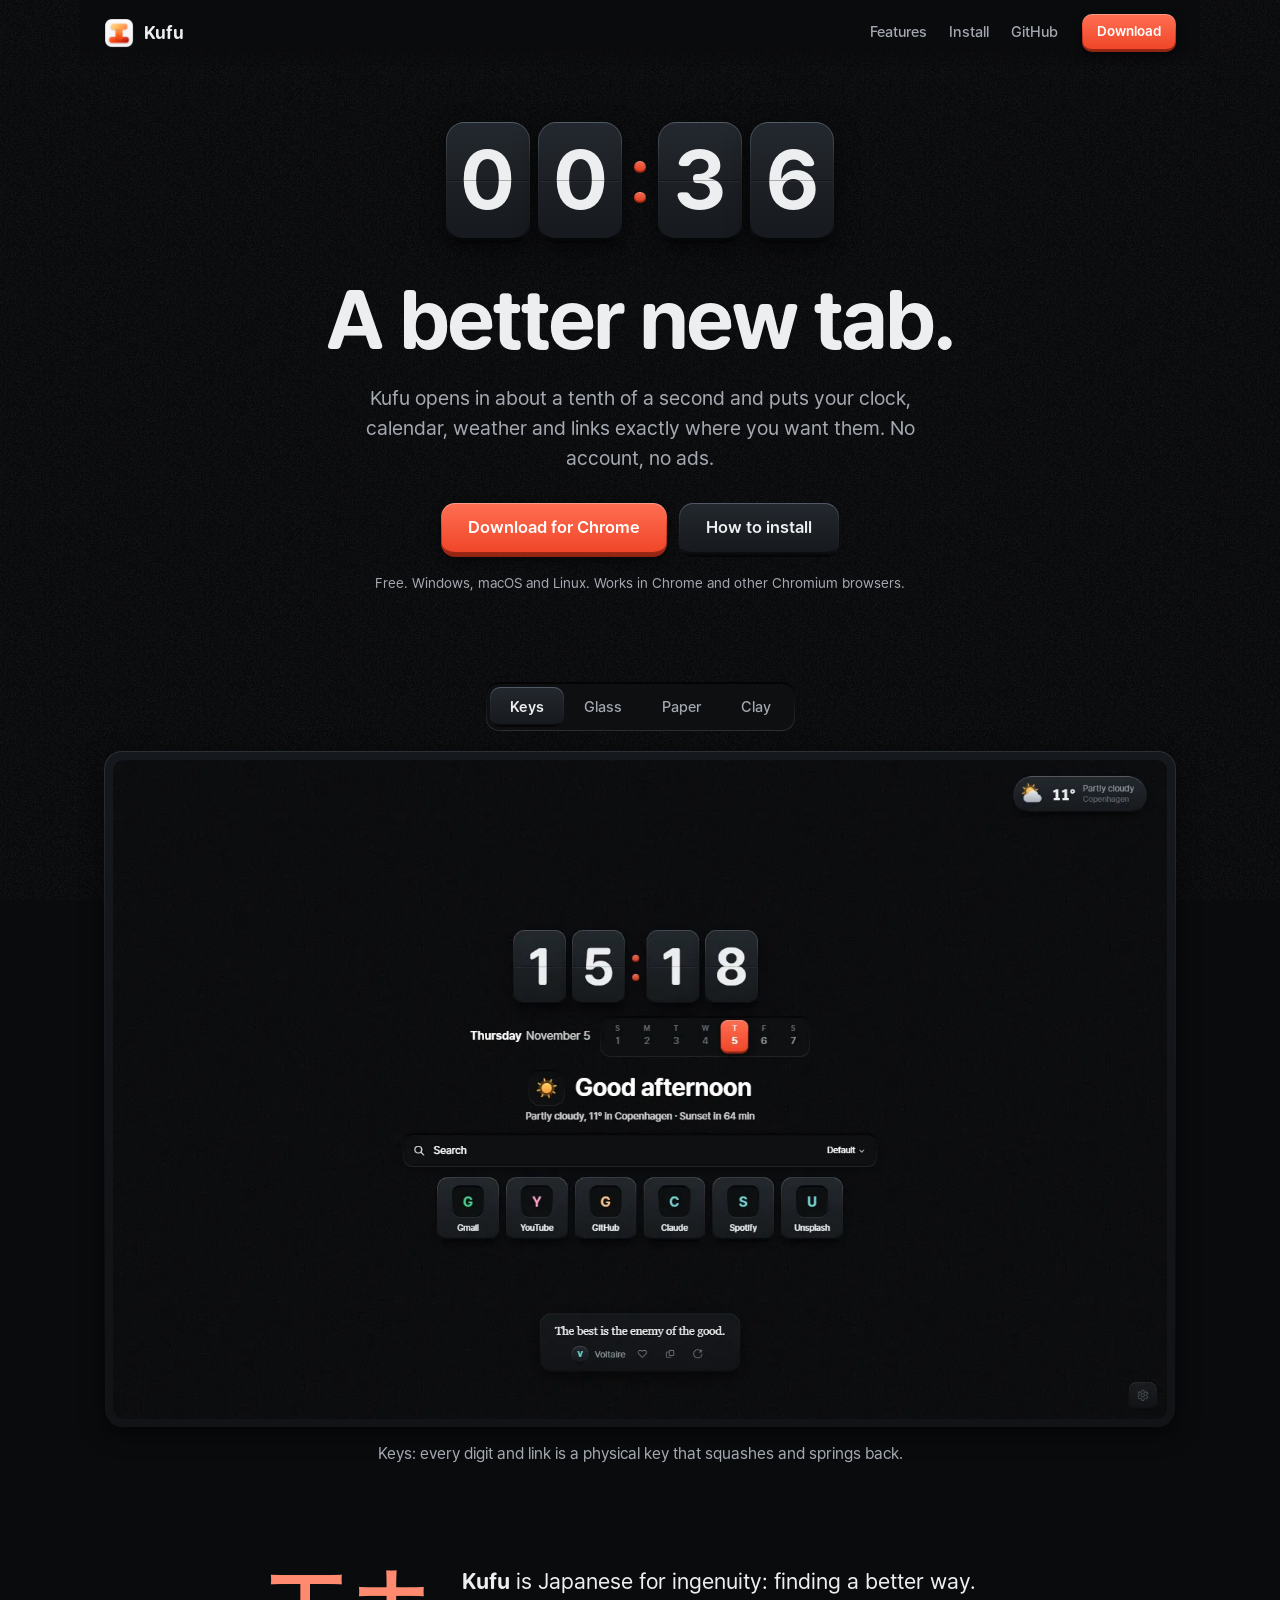
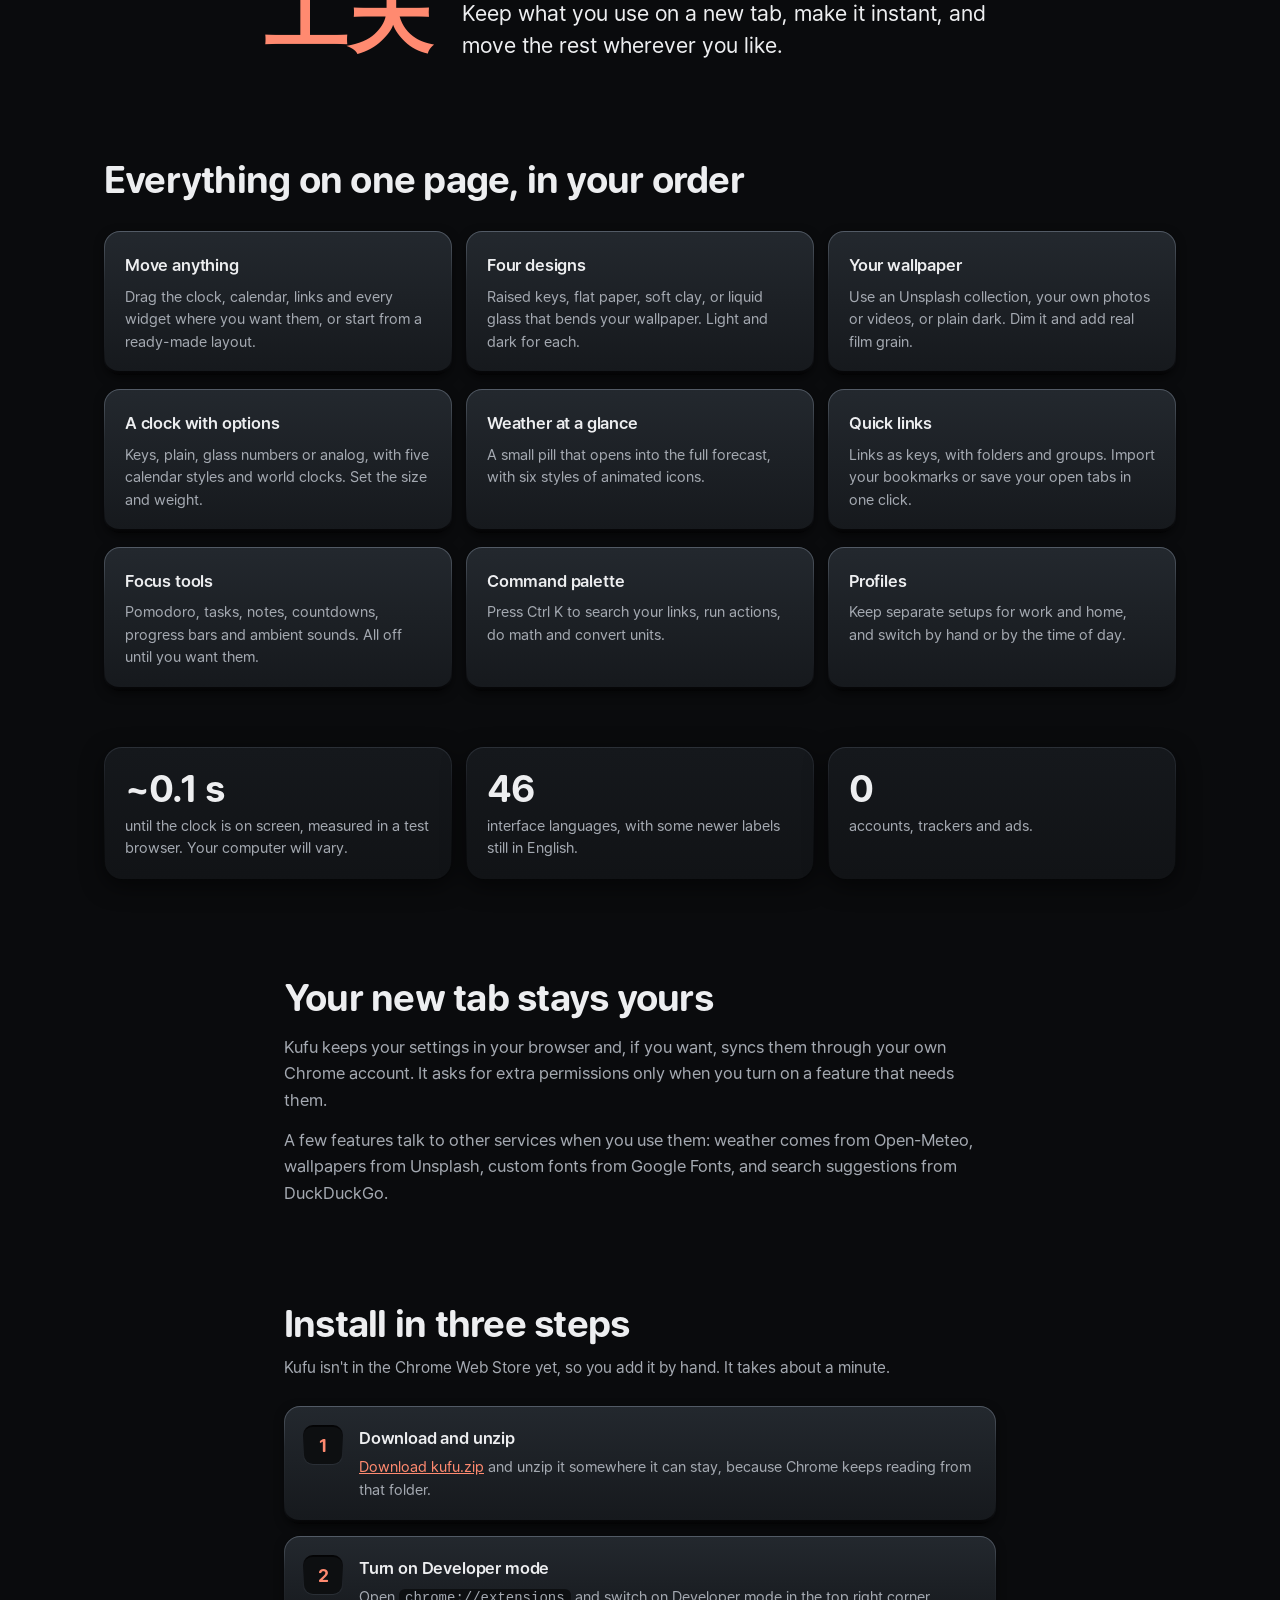
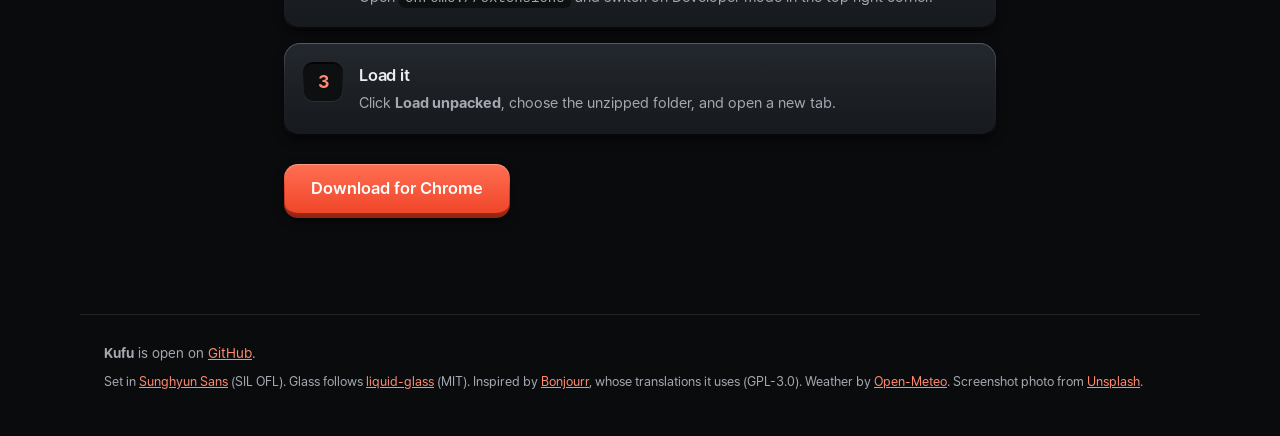
==== site/index.html @ f6aba498 "Kufu 1.2.0: a fast new tab page for Chrome Clock, calendar, weather, links and focus tools you can a" ====
<!doctype html>
<html lang="en">
<head>
  <meta charset="utf-8">
  <meta name="viewport" content="width=device-width, initial-scale=1">
  <title>Kufu: a better new tab for Chrome</title>
  <meta name="description" content="Kufu is a fast, private new tab page for Chrome. Clock, calendar, weather, links and focus tools, arranged your way. Free download.">
  <meta name="theme-color" content="#0A0B0D">
  <meta property="og:title" content="Kufu: a better new tab for Chrome">
  <meta property="og:description" content="Fast, private and yours to arrange. Free download.">
  <meta property="og:image" content="shots/glass.webp">
  <link rel="icon" href="icon-128.png">
  <link rel="preload" href="fonts/sunghyun-700-0.woff2" as="font" type="font/woff2" crossorigin>
  <link rel="stylesheet" href="kufu.css">
</head>
<body>
  <div class="grain add" aria-hidden="true"></div>
  <div class="grain sub" aria-hidden="true"></div>

  <header class="top">
    <a class="brand" href="#top"><img src="icon-128.png" alt="" width="30" height="30"><span>Kufu</span></a>
    <nav>
      <a href="#features">Features</a>
      <a href="#install">Install</a>
      <a href="https://github.com/jxfriis/kufu">GitHub</a>
    </nav>
    <a class="accent-btn small" href="https://github.com/jxfriis/kufu/releases/latest/download/kufu.zip">Download</a>
  </header>

  <main id="top">
    <section class="hero">
      <div class="clock" id="clock" role="img" aria-label="A live clock made of raised keys"></div>
      <h1>A better new tab.</h1>
      <p class="lede">Kufu opens in about a tenth of a second and puts your clock, calendar, weather and links exactly where you want them. No account, no ads.</p>
      <div class="cta">
        <a class="accent-btn big" href="https://github.com/jxfriis/kufu/releases/latest/download/kufu.zip">Download for Chrome</a>
        <a class="raised-btn big" href="#install">How to install</a>
      </div>
      <p class="fine">Free. Windows, macOS and Linux. Works in Chrome and other Chromium browsers.</p>
    </section>

    <section class="showcase" aria-label="The four designs">
      <div class="seg inset" id="designs" role="group" aria-label="Choose a design">
        <div class="seg-pill"></div>
        <button class="on" aria-pressed="true" data-shot="keys">Keys</button>
        <button aria-pressed="false" data-shot="glass">Glass</button>
        <button aria-pressed="false" data-shot="paper">Paper</button>
        <button aria-pressed="false" data-shot="clay">Clay</button>
      </div>
      <figure class="frame panel">
        <img id="shot" src="shots/keys.webp" width="1440" height="900" alt="Kufu in the Keys design: a clock of raised keys, a week calendar, search and quick links on a dark background.">
      </figure>
      <p class="caption" id="caption">Keys: every digit and link is a physical key that squashes and springs back.</p>
    </section>

    <section class="meaning">
      <span class="kanji" lang="ja">工夫</span>
      <p><strong>Kufu</strong> is Japanese for ingenuity: finding a better way. Keep what you use on a new tab, make it instant, and move the rest wherever you like.</p>
    </section>

    <section id="features">
      <h2>Everything on one page, in your order</h2>
      <div class="grid">
        <article class="card raised"><h3>Move anything</h3><p>Drag the clock, calendar, links and every widget where you want them, or start from a ready-made layout.</p></article>
        <article class="card raised"><h3>Four designs</h3><p>Raised keys, flat paper, soft clay, or liquid glass that bends your wallpaper. Light and dark for each.</p></article>
        <article class="card raised"><h3>Your wallpaper</h3><p>Use an Unsplash collection, your own photos or videos, or plain dark. Dim it and add real film grain.</p></article>
        <article class="card raised"><h3>A clock with options</h3><p>Keys, plain, glass numbers or analog, with five calendar styles and world clocks. Set the size and weight.</p></article>
        <article class="card raised"><h3>Weather at a glance</h3><p>A small pill that opens into the full forecast, with six styles of animated icons.</p></article>
        <article class="card raised"><h3>Quick links</h3><p>Links as keys, with folders and groups. Import your bookmarks or save your open tabs in one click.</p></article>
        <article class="card raised"><h3>Focus tools</h3><p>Pomodoro, tasks, notes, countdowns, progress bars and ambient sounds. All off until you want them.</p></article>
        <article class="card raised"><h3>Command palette</h3><p>Press Ctrl K to search your links, run actions, do math and convert units.</p></article>
        <article class="card raised"><h3>Profiles</h3><p>Keep separate setups for work and home, and switch by hand or by the time of day.</p></article>
      </div>
    </section>

    <section class="facts">
      <div class="fact panel"><b>~0.1 s</b><span>until the clock is on screen, measured in a test browser. Your computer will vary.</span></div>
      <div class="fact panel"><b>46</b><span>interface languages, with some newer labels still in English.</span></div>
      <div class="fact panel"><b>0</b><span>accounts, trackers and ads.</span></div>
    </section>

    <section class="privacy">
      <h2>Your new tab stays yours</h2>
      <p>Kufu keeps your settings in your browser and, if you want, syncs them through your own Chrome account. It asks for extra permissions only when you turn on a feature that needs them.</p>
      <p>A few features talk to other services when you use them: weather comes from Open-Meteo, wallpapers from Unsplash, custom fonts from Google Fonts, and search suggestions from DuckDuckGo.</p>
    </section>

    <section id="install" class="install">
      <h2>Install in three steps</h2>
      <p class="note">Kufu isn't in the Chrome Web Store yet, so you add it by hand. It takes about a minute.</p>
      <ol>
        <li class="step raised"><span class="num inset">1</span><div><h3>Download and unzip</h3><p><a href="https://github.com/jxfriis/kufu/releases/latest/download/kufu.zip">Download kufu.zip</a> and unzip it somewhere it can stay, because Chrome keeps reading from that folder.</p></div></li>
        <li class="step raised"><span class="num inset">2</span><div><h3>Turn on Developer mode</h3><p>Open <code>chrome://extensions</code> and switch on Developer mode in the top right corner.</p></div></li>
        <li class="step raised"><span class="num inset">3</span><div><h3>Load it</h3><p>Click <strong>Load unpacked</strong>, choose the unzipped folder, and open a new tab.</p></div></li>
      </ol>
      <a class="accent-btn big" href="https://github.com/jxfriis/kufu/releases/latest/download/kufu.zip">Download for Chrome</a>
    </section>
  </main>

  <footer>
    <p><strong>Kufu</strong> is open on <a href="https://github.com/jxfriis/kufu">GitHub</a>.</p>
    <p class="credits">Set in <a href="https://github.com/anaclumos/sunghyun-sans">Sunghyun Sans</a> (SIL OFL). Glass follows <a href="https://github.com/Glass-HQ/liquid-glass">liquid-glass</a> (MIT). Inspired by <a href="https://github.com/victrme/Bonjourr">Bonjourr</a>, whose translations it uses (GPL-3.0). Weather by <a href="https://open-meteo.com">Open-Meteo</a>. Screenshot photo from <a href="https://unsplash.com">Unsplash</a>.</p>
  </footer>

  <script src="motion.js"></script>
  <script src="kufu.js"></script>
</body>
</html>
---- site/kufu.css ----
/* Kufu's landing page: the app's own raised and inset surfaces, in Sunghyun Sans. */
@font-face { font-family: "Sunghyun Sans"; font-weight: 400; font-display: swap; src: url("fonts/sunghyun-400-0.woff2") format("woff2"); }
@font-face { font-family: "Sunghyun Sans"; font-weight: 500; font-display: swap; src: url("fonts/sunghyun-500-0.woff2") format("woff2"); }
@font-face { font-family: "Sunghyun Sans"; font-weight: 600; font-display: swap; src: url("fonts/sunghyun-600-0.woff2") format("woff2"); }
@font-face { font-family: "Sunghyun Sans"; font-weight: 700; font-display: swap; src: url("fonts/sunghyun-700-0.woff2") format("woff2"); }

:root {
  color-scheme: dark;
  --win: #0A0B0D;
  --text: #EDEEF0;
  --muted: #A4A9B1;
  --accent: #FF5436;
  --accent-text: #FF8A70;
  --line: #20242A;
  --raised-fill: linear-gradient(#23282E, #16191D);
  --raised-fill-hover: linear-gradient(#2B3138, #1C2025);
  --raised-edge: linear-gradient(#535B66 0%, #262B31 35%, #1A1D22 80%, #030304 100%);
  --panel-fill: linear-gradient(#15181C, #111316);
  --panel-edge: linear-gradient(#2B3037 0%, #191C21 30%, #050607 100%);
  --inset-fill: #0D0F11;
  --inset-edge: linear-gradient(#030304 0%, #15181C 50%, #2A2F36 100%);
  --accent-fill: linear-gradient(#FF6E52, #F04629);
  --accent-fill-hover: linear-gradient(#FF7E65, #F75234);
  --accent-edge: linear-gradient(#FF9C87 0%, #E0442A 40%, #8E2312 100%);
  --panel-shadow: 0 6px 22px rgba(0, 0, 0, .55);
  --soft-shadow: 0 3px 10px rgba(0, 0, 0, .5);
}
* { box-sizing: border-box; }
html { background: var(--win); scroll-behavior: smooth; scroll-padding-top: 84px; }
body { margin: 0; color: var(--text); font: 400 16px/1.55 "Sunghyun Sans", "Segoe UI", system-ui, sans-serif; -webkit-font-smoothing: antialiased; overflow-x: hidden; }
a { color: var(--accent-text); }
img { display: block; max-width: 100%; height: auto; }
h1, h2, h3, p { margin: 0; }
h2 { font-size: clamp(26px, 4vw, 38px); line-height: 1.15; font-weight: 700; letter-spacing: -.02em; }
h3 { font-size: 17px; font-weight: 600; letter-spacing: -.01em; }
code { padding: 1px 6px 2px; border-radius: 6px; background: var(--inset-fill); font: 14px "Cascadia Mono", Consolas, monospace; overflow-wrap: anywhere; }

.grain { position: fixed; inset: 0; z-index: -1; opacity: .2; background-size: 220px; pointer-events: none; }
.grain.add { mix-blend-mode: plus-lighter; }
.grain.sub { mix-blend-mode: difference; }

.raised { border: 1px solid transparent; border-bottom-width: 4px; border-radius: 16px; background: var(--raised-fill) padding-box, var(--raised-edge) border-box; box-shadow: var(--soft-shadow); }
.panel { border: 1px solid transparent; border-radius: 18px; background: var(--panel-fill) padding-box, var(--panel-edge) border-box; box-shadow: var(--panel-shadow); }
.inset { border: 1px solid transparent; border-top-width: 2px; border-radius: 10px; background: linear-gradient(var(--inset-fill), var(--inset-fill)) padding-box, var(--inset-edge) border-box; }

.accent-btn, .raised-btn { display: inline-flex; align-items: center; justify-content: center; min-height: 44px; padding: 0 18px; border: 1px solid transparent; border-bottom-width: 4px; border-radius: 12px; font-weight: 600; text-decoration: none; white-space: nowrap; }
.accent-btn { color: #fff; background: var(--accent-fill) padding-box, var(--accent-edge) border-box; box-shadow: var(--soft-shadow); }
.accent-btn:hover { background: var(--accent-fill-hover) padding-box, var(--accent-edge) border-box; }
.raised-btn { color: var(--text); background: var(--raised-fill) padding-box, var(--raised-edge) border-box; }
.raised-btn:hover { background: var(--raised-fill-hover) padding-box, var(--raised-edge) border-box; }
.small { min-height: 38px; padding: 0 14px; font-size: 14px; border-bottom-width: 3px; border-radius: 10px; }
.big { min-height: 54px; padding: 0 26px; font-size: 17px; border-radius: 14px; border-bottom-width: 5px; }
a:focus-visible, button:focus-visible { outline: 2px solid var(--accent); outline-offset: 2px; }

.top { position: sticky; top: 0; z-index: 10; display: flex; align-items: center; gap: 24px; max-width: 1120px; margin: 0 auto; padding: 14px 24px; background: linear-gradient(var(--win) 62%, transparent); }
.brand { display: flex; align-items: center; gap: 10px; color: var(--text); font-size: 18px; font-weight: 700; text-decoration: none; }
.brand img { border-radius: 8px; }
.top nav { display: flex; gap: 22px; margin-inline-start: auto; }
.top nav a { color: var(--muted); font-size: 15px; font-weight: 500; text-decoration: none; }
.top nav a:hover { color: var(--text); }

main > section { max-width: 1120px; margin: 0 auto; padding: 0 24px; }
.hero { display: flex; flex-direction: column; align-items: center; padding-top: 56px !important; text-align: center; }
h1 { margin-top: 34px; font-size: clamp(44px, 8vw, 84px); line-height: 1.02; font-weight: 700; letter-spacing: -.035em; }
.lede { max-width: 620px; margin-top: 20px; color: var(--muted); font-size: clamp(17px, 2.2vw, 20px); line-height: 1.5; }
.cta { display: flex; flex-wrap: wrap; justify-content: center; gap: 12px; margin-top: 30px; }
.fine { margin-top: 16px; color: var(--muted); font-size: 14px; }

.clock { --s: clamp(.62, 18vw / 100px, 1.15); display: flex; align-items: center; gap: 8px; }
.clock { --u: clamp(46px, 13vw, 84px); gap: calc(var(--u) * .1); }
.digit { position: relative; overflow: hidden; width: var(--u); height: calc(var(--u) * 1.44); border: 1px solid transparent; border-bottom-width: 5px; border-radius: calc(var(--u) * .22); background: var(--raised-fill) padding-box, var(--raised-edge) border-box; box-shadow: var(--panel-shadow); font-size: var(--u); font-weight: 700; font-variant-numeric: tabular-nums; }
.digit b { position: absolute; inset: 0; display: grid; place-items: center; font-weight: inherit; line-height: 1; }
.digit::after { content: ""; position: absolute; left: 0; right: 0; top: 50%; height: 1px; background: rgba(0, 0, 0, .28); box-shadow: 0 1px 0 rgba(255, 255, 255, .05); }
.gap { display: flex; flex-direction: column; gap: calc(var(--u) * .22); padding-inline: calc(var(--u) * .04); }
.gap i { width: calc(var(--u) * .14); height: calc(var(--u) * .14); border: 1px solid transparent; border-bottom-width: 2px; border-radius: 50%; background: var(--accent-fill) padding-box, var(--accent-edge) border-box; }

.showcase { display: flex; flex-direction: column; align-items: center; margin-top: 88px !important; }
.seg { position: relative; display: inline-flex; max-width: 100%; padding: 3px; border-radius: 13px; }
.seg-pill { position: absolute; top: 3px; bottom: 3px; left: 3px; width: 0; border: 1px solid transparent; border-bottom-width: 3px; border-radius: 10px; background: var(--raised-fill) padding-box, var(--raised-edge) border-box; }
.seg button { position: relative; min-height: 40px; padding: 0 20px; border: 0; border-radius: 10px; background: none; color: var(--muted); font: 500 15px "Sunghyun Sans", "Segoe UI", sans-serif; cursor: pointer; }
.seg button.on { color: var(--text); font-weight: 600; }
.frame { width: 100%; margin: 20px 0 0; padding: 8px; }
.frame img { width: 100%; border-radius: 11px; background: var(--inset-fill); }
.caption { min-height: 3em; margin-top: 14px; color: var(--muted); text-align: center; }

.meaning { display: flex; align-items: center; gap: 30px; max-width: 800px !important; margin-top: 76px !important; }
.kanji { flex: none; color: var(--accent-text); font: 700 clamp(52px, 9vw, 84px)/1 "Yu Gothic UI", "Noto Sans CJK JP", "Hiragino Sans", sans-serif; }
.meaning p { font-size: clamp(18px, 2.4vw, 22px); line-height: 1.45; }

#features { margin-top: 96px; }
.grid { display: grid; grid-template-columns: repeat(3, minmax(0, 1fr)); gap: 14px; margin-top: 30px; }
.card { padding: 20px 20px 18px; }
.card p { margin-top: 7px; color: var(--muted); font-size: 15px; line-height: 1.5; }

.facts { display: grid; grid-template-columns: repeat(3, minmax(0, 1fr)); gap: 14px; margin-top: 56px !important; }
.fact { display: flex; flex-direction: column; gap: 6px; padding: 20px; }
.fact b { font-size: 38px; line-height: 1.1; font-weight: 700; letter-spacing: -.02em; }
.fact span { color: var(--muted); font-size: 15px; line-height: 1.45; }

.privacy { max-width: 760px !important; margin-top: 96px !important; }
.privacy p { margin-top: 14px; color: var(--muted); font-size: 17px; }

.install { max-width: 760px !important; margin-top: 96px !important; }
.note { margin-top: 10px; color: var(--muted); }
.install ol { display: flex; flex-direction: column; gap: 12px; margin: 26px 0; padding: 0; list-style: none; }
.step { display: flex; align-items: flex-start; gap: 16px; padding: 18px; }
.num { flex: none; display: grid; place-items: center; width: 40px; height: 40px; color: var(--accent-text); font-size: 18px; font-weight: 700; }
.step p { margin-top: 4px; color: var(--muted); font-size: 15px; }

footer { max-width: 1120px; margin: 96px auto 0; padding: 28px 24px 44px; border-top: 1px solid var(--line); color: var(--muted); font-size: 14px; }
.credits { margin-top: 8px; font-size: 13px; }

@media (max-width: 820px) {
  .grid { grid-template-columns: repeat(2, minmax(0, 1fr)); }
  .top nav { display: none; }
  .top .accent-btn { margin-inline-start: auto; }
}
@media (max-width: 560px) {
  body { font-size: 15px; }
  main > section, .top, footer { padding-inline: 16px; }
  .grid, .facts { grid-template-columns: minmax(0, 1fr); }
  .cta { width: 100%; flex-direction: column; }
  .meaning { flex-direction: column; align-items: flex-start; gap: 14px; }
  .seg button { padding: 0 14px; }
  .step { padding: 14px; gap: 12px; }
}
@media (prefers-reduced-motion: reduce) { html { scroll-behavior: auto; } }
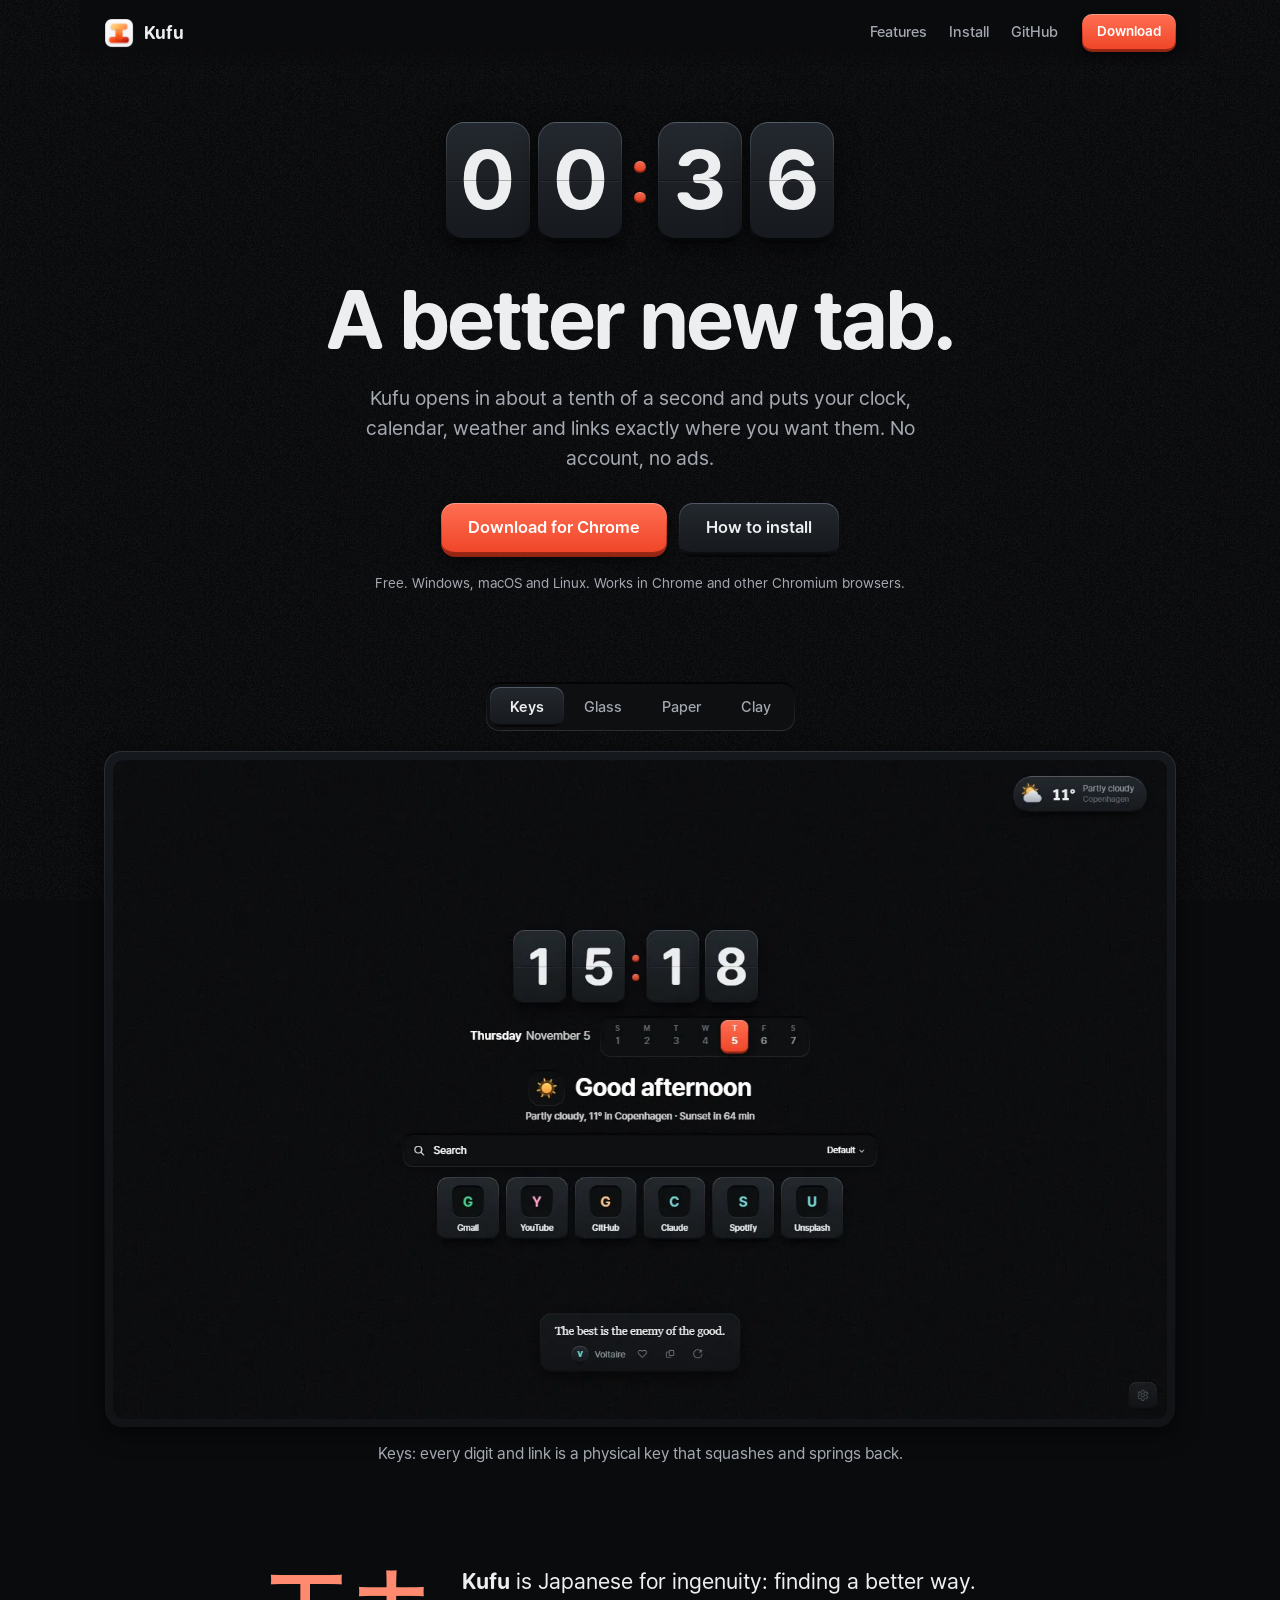
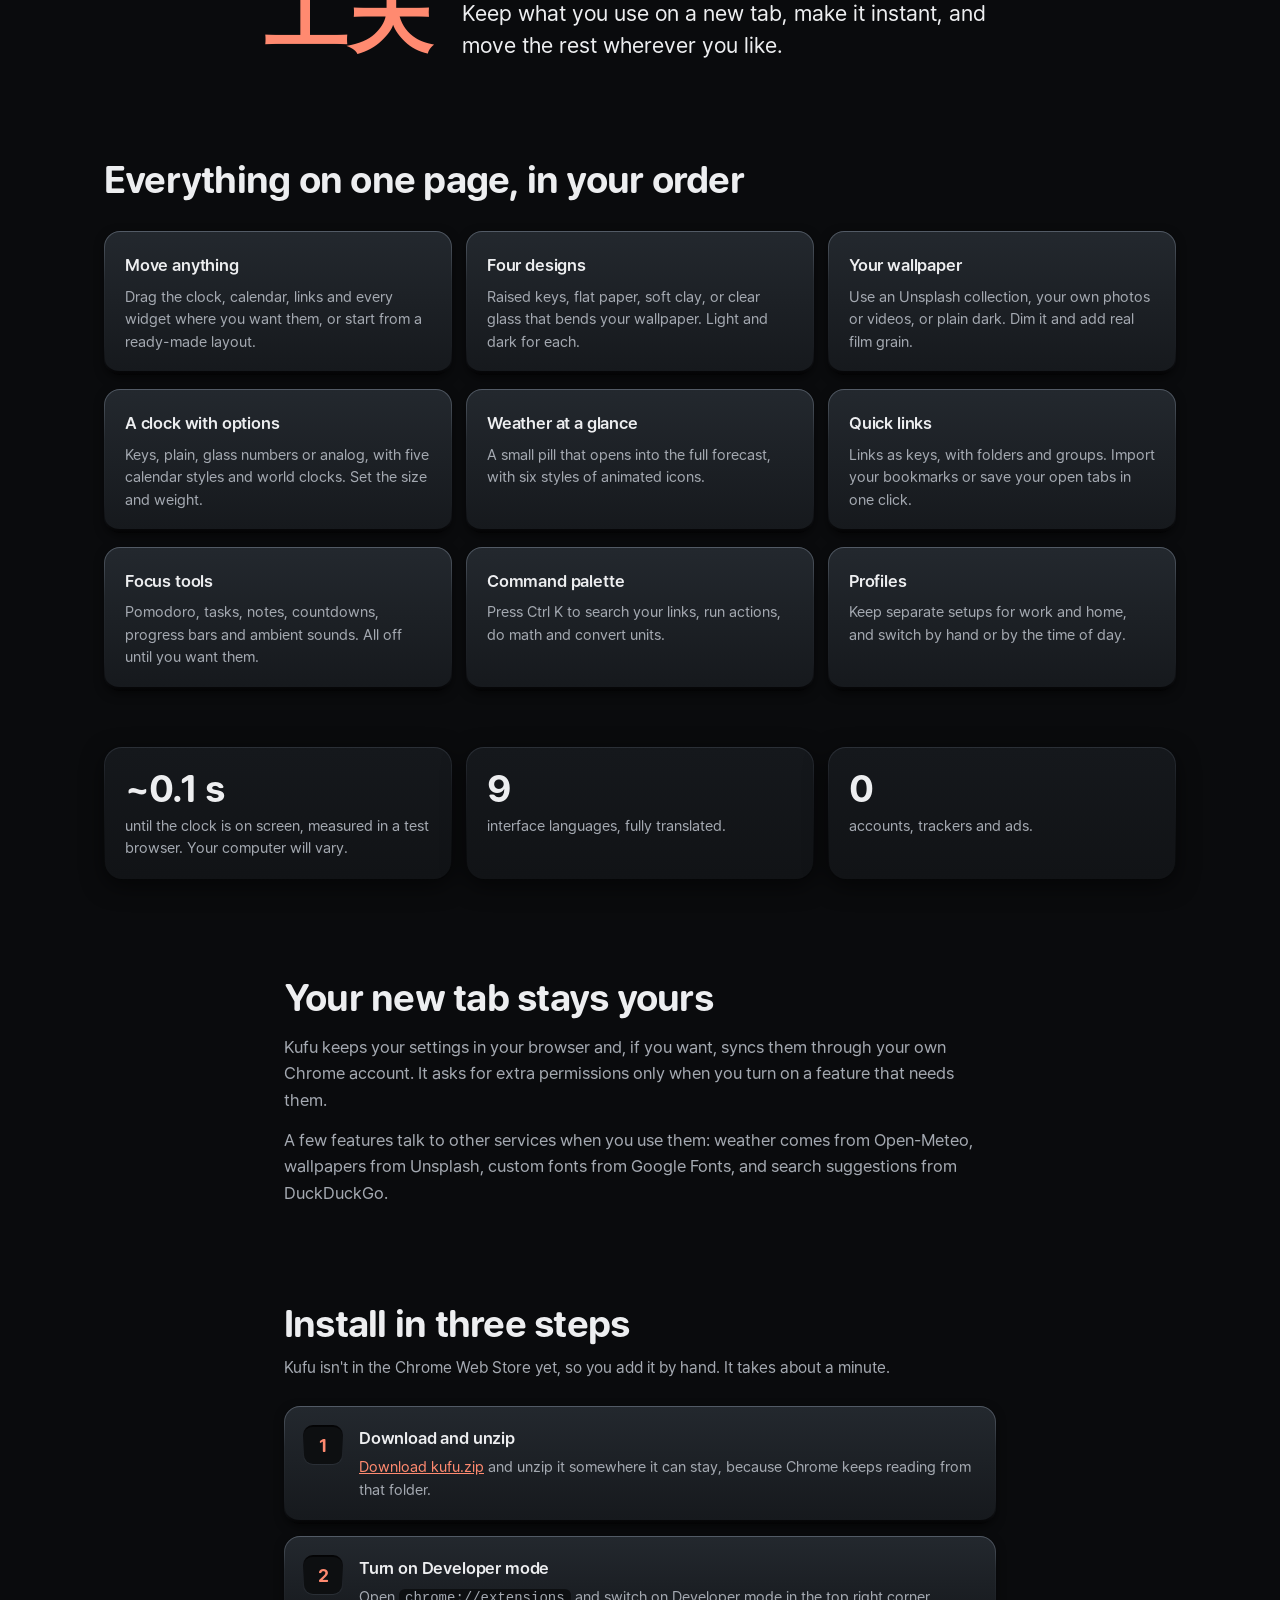
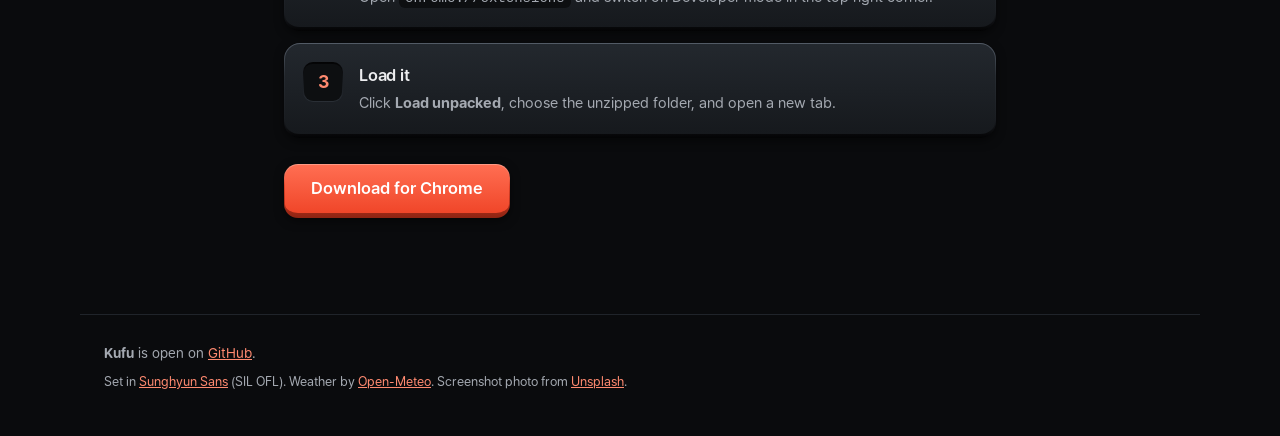
==== commit 31322e1a: "Kufu 1.3.0: nine languages, clock colour, quieter photo credit - Fully translated interface in Danis" ====
--- a/site/index.html
+++ b/site/index.html
@@ -62,7 +62,7 @@
       <h2>Everything on one page, in your order</h2>
       <div class="grid">
         <article class="card raised"><h3>Move anything</h3><p>Drag the clock, calendar, links and every widget where you want them, or start from a ready-made layout.</p></article>
-        <article class="card raised"><h3>Four designs</h3><p>Raised keys, flat paper, soft clay, or liquid glass that bends your wallpaper. Light and dark for each.</p></article>
+        <article class="card raised"><h3>Four designs</h3><p>Raised keys, flat paper, soft clay, or clear glass that bends your wallpaper. Light and dark for each.</p></article>
         <article class="card raised"><h3>Your wallpaper</h3><p>Use an Unsplash collection, your own photos or videos, or plain dark. Dim it and add real film grain.</p></article>
         <article class="card raised"><h3>A clock with options</h3><p>Keys, plain, glass numbers or analog, with five calendar styles and world clocks. Set the size and weight.</p></article>
         <article class="card raised"><h3>Weather at a glance</h3><p>A small pill that opens into the full forecast, with six styles of animated icons.</p></article>
@@ -75,7 +75,7 @@
 
     <section class="facts">
       <div class="fact panel"><b>~0.1 s</b><span>until the clock is on screen, measured in a test browser. Your computer will vary.</span></div>
-      <div class="fact panel"><b>46</b><span>interface languages, with some newer labels still in English.</span></div>
+      <div class="fact panel"><b>9</b><span>interface languages, fully translated.</span></div>
       <div class="fact panel"><b>0</b><span>accounts, trackers and ads.</span></div>
     </section>
 
@@ -99,7 +99,7 @@
 
   <footer>
     <p><strong>Kufu</strong> is open on <a href="https://github.com/jxfriis/kufu">GitHub</a>.</p>
-    <p class="credits">Set in <a href="https://github.com/anaclumos/sunghyun-sans">Sunghyun Sans</a> (SIL OFL). Glass follows <a href="https://github.com/Glass-HQ/liquid-glass">liquid-glass</a> (MIT). Inspired by <a href="https://github.com/victrme/Bonjourr">Bonjourr</a>, whose translations it uses (GPL-3.0). Weather by <a href="https://open-meteo.com">Open-Meteo</a>. Screenshot photo from <a href="https://unsplash.com">Unsplash</a>.</p>
+    <p class="credits">Set in <a href="https://github.com/anaclumos/sunghyun-sans">Sunghyun Sans</a> (SIL OFL). Weather by <a href="https://open-meteo.com">Open-Meteo</a>. Screenshot photo from <a href="https://unsplash.com">Unsplash</a>.</p>
   </footer>
 
   <script src="motion.js"></script>
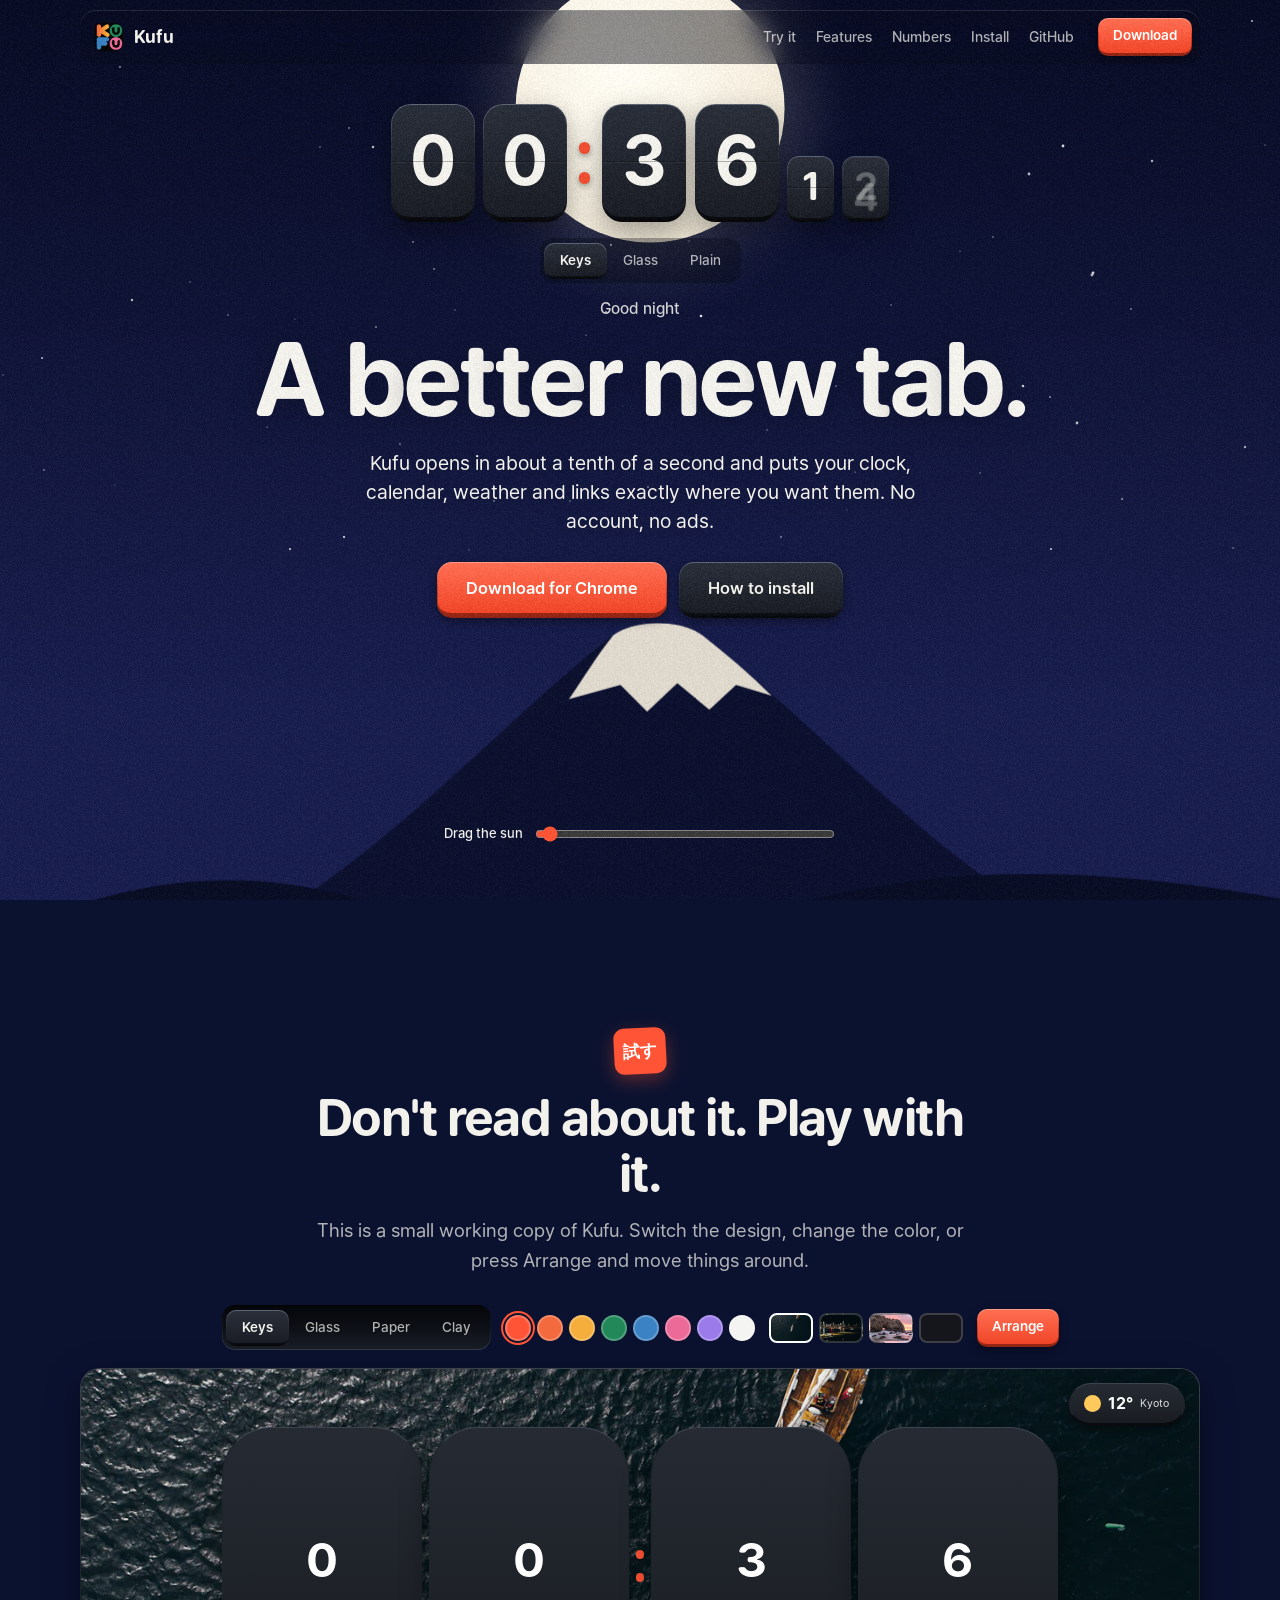
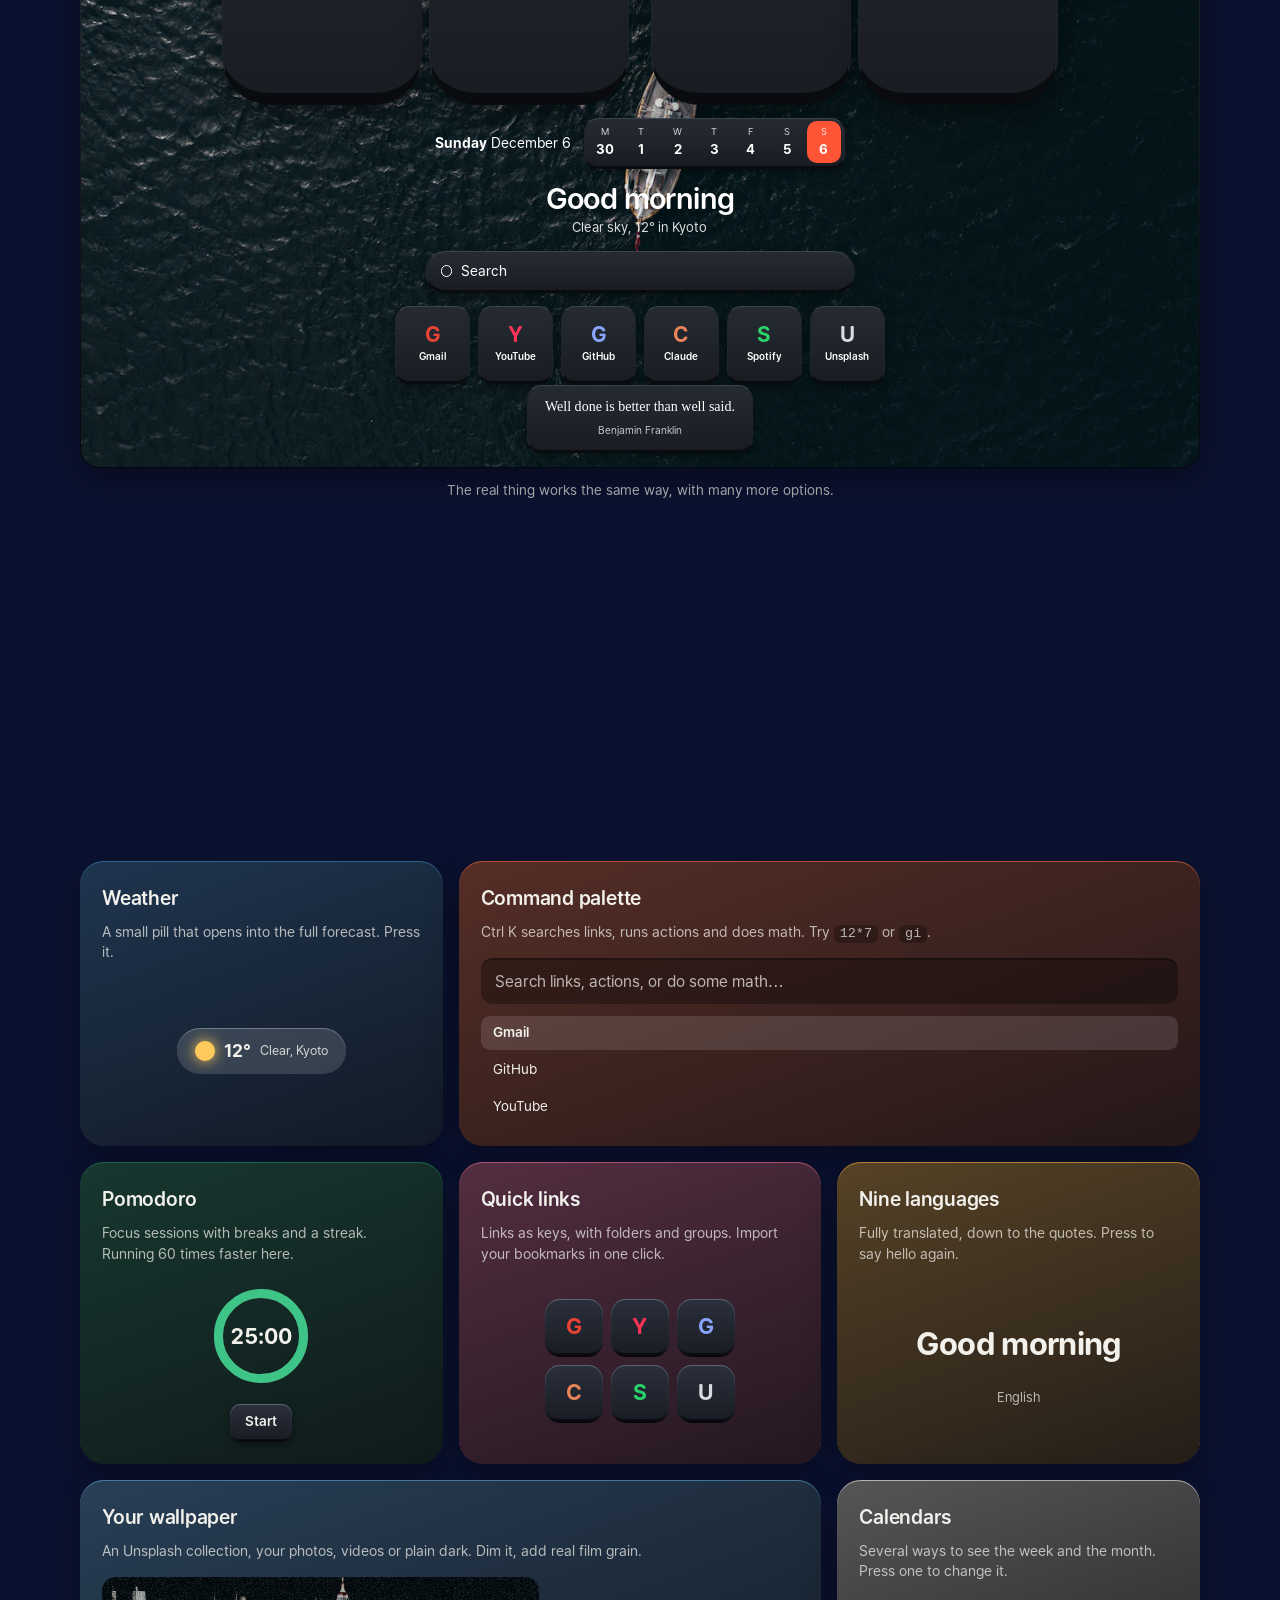
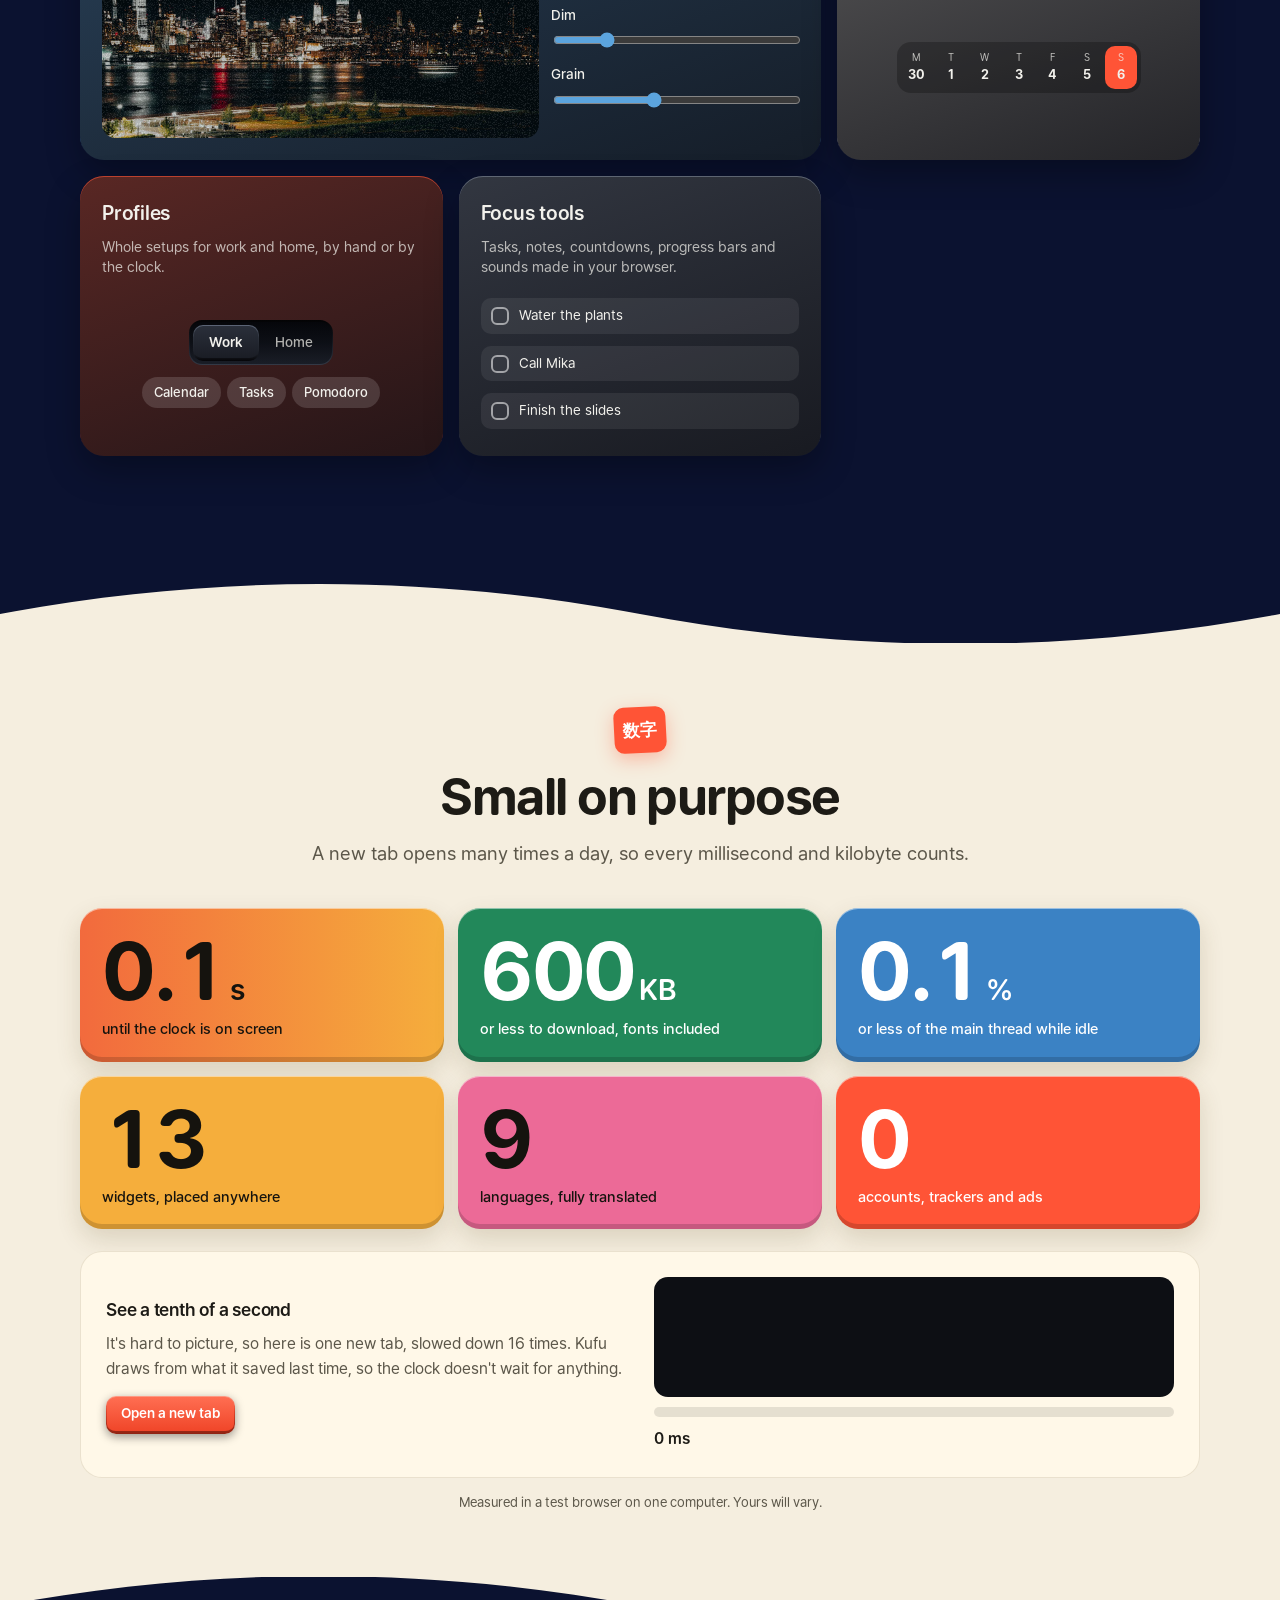
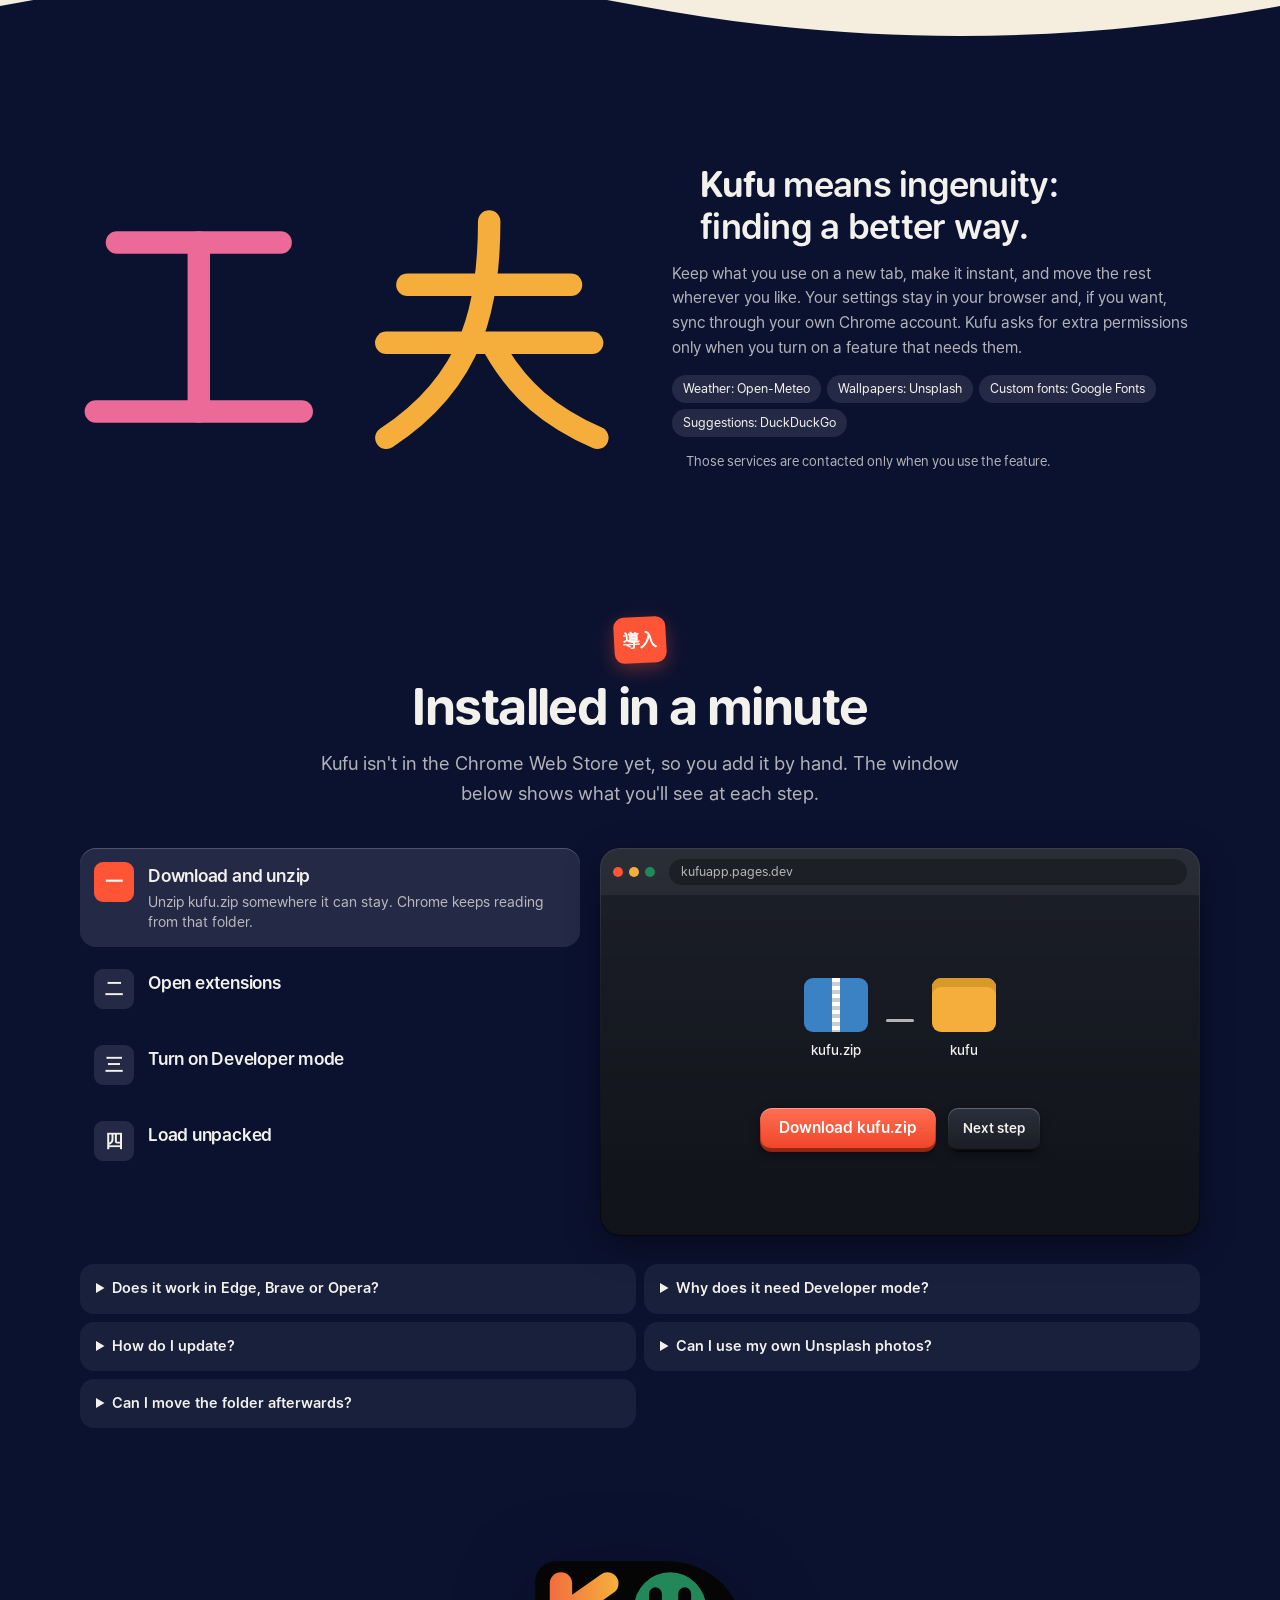
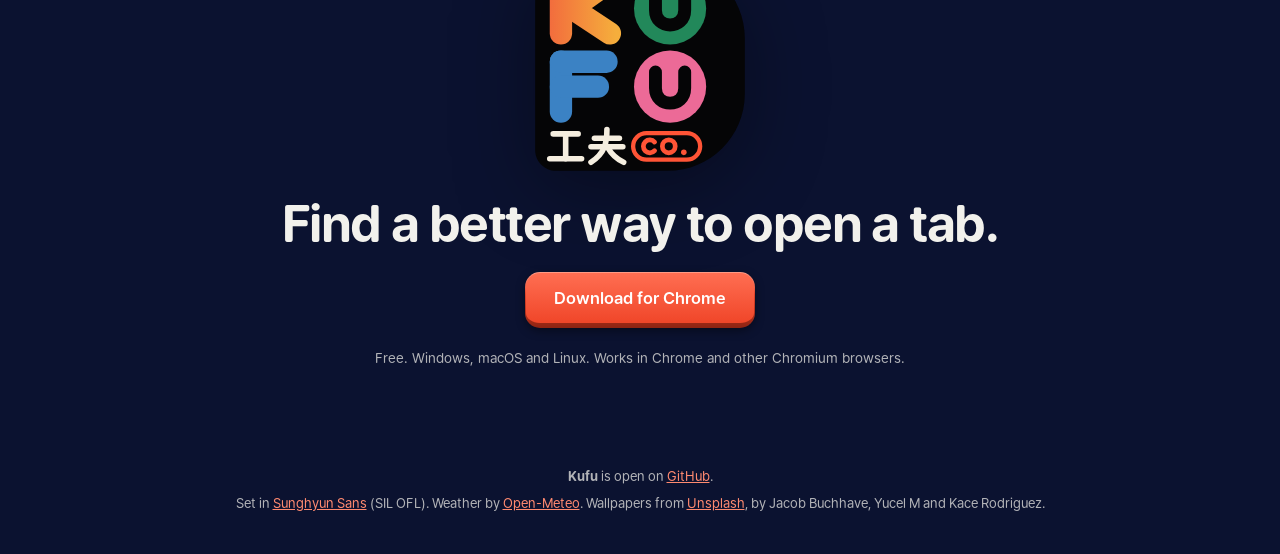
==== commit 57fcdb89: "Kufu 1.4.0: reworked settings, arrange, holidays, glass and a new landing page - Settings: folding g" ====
--- a/site/index.html
+++ b/site/index.html
@@ -5,11 +5,11 @@
   <meta name="viewport" content="width=device-width, initial-scale=1">
   <title>Kufu: a better new tab for Chrome</title>
   <meta name="description" content="Kufu is a fast, private new tab page for Chrome. Clock, calendar, weather, links and focus tools, arranged your way. Free download.">
-  <meta name="theme-color" content="#0A0B0D">
+  <meta name="theme-color" content="#0B1230">
   <meta property="og:title" content="Kufu: a better new tab for Chrome">
   <meta property="og:description" content="Fast, private and yours to arrange. Free download.">
   <meta property="og:image" content="shots/glass.webp">
-  <link rel="icon" href="icon-128.png">
+  <link rel="icon" href="icon-48.png">
   <link rel="preload" href="fonts/sunghyun-700-0.woff2" as="font" type="font/woff2" crossorigin>
   <link rel="stylesheet" href="kufu.css">
 </head>
@@ -18,9 +18,11 @@
   <div class="grain sub" aria-hidden="true"></div>
 
   <header class="top">
-    <a class="brand" href="#top"><img src="icon-128.png" alt="" width="30" height="30"><span>Kufu</span></a>
+    <a class="brand" href="#top"><img src="icon-48.png" alt="" width="30" height="30"><span>Kufu</span></a>
     <nav>
+      <a href="#try">Try it</a>
       <a href="#features">Features</a>
+      <a href="#numbers">Numbers</a>
       <a href="#install">Install</a>
       <a href="https://github.com/jxfriis/kufu">GitHub</a>
     </nav>
@@ -28,78 +30,166 @@
   </header>
 
   <main id="top">
-    <section class="hero">
-      <div class="clock" id="clock" role="img" aria-label="A live clock made of raised keys"></div>
-      <h1>A better new tab.</h1>
-      <p class="lede">Kufu opens in about a tenth of a second and puts your clock, calendar, weather and links exactly where you want them. No account, no ads.</p>
-      <div class="cta">
-        <a class="accent-btn big" href="https://github.com/jxfriis/kufu/releases/latest/download/kufu.zip">Download for Chrome</a>
-        <a class="raised-btn big" href="#install">How to install</a>
+    <section class="hero" id="hero" data-bg="#0B1230">
+      <div class="sky" aria-hidden="true">
+        <div class="stars" id="stars"></div>
+        <div class="orb" id="orb"></div>
+        <svg class="land" viewBox="0 0 1440 520" preserveAspectRatio="xMidYMax slice">
+          <defs>
+            <pattern id="seigaiha" width="60" height="30" patternUnits="userSpaceOnUse">
+              <g fill="none" stroke="#fff" stroke-opacity=".13" stroke-width="1.4">
+                <circle cx="30" cy="30" r="28"/><circle cx="30" cy="30" r="19"/><circle cx="30" cy="30" r="10"/>
+                <circle cx="0" cy="15" r="28"/><circle cx="0" cy="15" r="19"/><circle cx="0" cy="15" r="10"/>
+                <circle cx="60" cy="15" r="28"/><circle cx="60" cy="15" r="19"/><circle cx="60" cy="15" r="10"/>
+              </g>
+            </pattern>
+          </defs>
+          <g class="layer far" data-depth="10">
+            <path class="fuji" d="M210 520C410 430 560 250 690 150c24-18 76-18 100 0 130 100 280 280 480 370z"/>
+            <path class="snow" d="M690 150c24-18 76-18 100 0 28 22 54 44 78 68l-40-12-30 28-36-30-34 32-30-30-58 16c18-26 32-50 50-72z"/>
+          </g>
+          <path class="layer mid" data-depth="22" d="M0 400c140-60 260-80 400-40s240 70 400 30 300-90 640-30v160H0z"/>
+          <path class="layer near" data-depth="38" d="M0 460c180-40 320-30 500 0s360 30 520 0 260-30 420-10v70H0z"/>
+          <rect class="layer waves" data-depth="38" y="470" width="1440" height="50" fill="url(#seigaiha)"/>
+        </svg>
       </div>
-      <p class="fine">Free. Windows, macOS and Linux. Works in Chrome and other Chromium browsers.</p>
-    </section>
 
-    <section class="showcase" aria-label="The four designs">
-      <div class="seg inset" id="designs" role="group" aria-label="Choose a design">
-        <div class="seg-pill"></div>
-        <button class="on" aria-pressed="true" data-shot="keys">Keys</button>
-        <button aria-pressed="false" data-shot="glass">Glass</button>
-        <button aria-pressed="false" data-shot="paper">Paper</button>
-        <button aria-pressed="false" data-shot="clay">Clay</button>
-      </div>
-      <figure class="frame panel">
-        <img id="shot" src="shots/keys.webp" width="1440" height="900" alt="Kufu in the Keys design: a clock of raised keys, a week calendar, search and quick links on a dark background.">
-      </figure>
-      <p class="caption" id="caption">Keys: every digit and link is a physical key that squashes and springs back.</p>
-    </section>
-
-    <section class="meaning">
-      <span class="kanji" lang="ja">工夫</span>
-      <p><strong>Kufu</strong> is Japanese for ingenuity: finding a better way. Keep what you use on a new tab, make it instant, and move the rest wherever you like.</p>
-    </section>
-
-    <section id="features">
-      <h2>Everything on one page, in your order</h2>
-      <div class="grid">
-        <article class="card raised"><h3>Move anything</h3><p>Drag the clock, calendar, links and every widget where you want them, or start from a ready-made layout.</p></article>
-        <article class="card raised"><h3>Four designs</h3><p>Raised keys, flat paper, soft clay, or clear glass that bends your wallpaper. Light and dark for each.</p></article>
-        <article class="card raised"><h3>Your wallpaper</h3><p>Use an Unsplash collection, your own photos or videos, or plain dark. Dim it and add real film grain.</p></article>
-        <article class="card raised"><h3>A clock with options</h3><p>Keys, plain, glass numbers or analog, with five calendar styles and world clocks. Set the size and weight.</p></article>
-        <article class="card raised"><h3>Weather at a glance</h3><p>A small pill that opens into the full forecast, with six styles of animated icons.</p></article>
-        <article class="card raised"><h3>Quick links</h3><p>Links as keys, with folders and groups. Import your bookmarks or save your open tabs in one click.</p></article>
-        <article class="card raised"><h3>Focus tools</h3><p>Pomodoro, tasks, notes, countdowns, progress bars and ambient sounds. All off until you want them.</p></article>
-        <article class="card raised"><h3>Command palette</h3><p>Press Ctrl K to search your links, run actions, do math and convert units.</p></article>
-        <article class="card raised"><h3>Profiles</h3><p>Keep separate setups for work and home, and switch by hand or by the time of day.</p></article>
+      <div class="hero-in">
+        <div class="clock" id="clock" role="img" aria-label="A live clock made of raised keys"></div>
+        <div class="seg inset hero-seg" id="clockstyle" role="group" aria-label="Clock style">
+          <i class="seg-pill"></i>
+          <button class="on" data-v="keys">Keys</button>
+          <button data-v="glass">Glass</button>
+          <button data-v="plain">Plain</button>
+        </div>
+        <p class="hello" id="hello">Good evening</p>
+        <h1 id="title">A better new tab.</h1>
+        <p class="lede">Kufu opens in about a tenth of a second and puts your clock, calendar, weather and links exactly where you want them. No account, no ads.</p>
+        <div class="cta">
+          <a class="accent-btn big press" href="https://github.com/jxfriis/kufu/releases/latest/download/kufu.zip">Download for Chrome</a>
+          <a class="raised-btn big press" href="#install">How to install</a>
+        </div>
+        <div class="hour">
+          <label for="hour">Drag the sun</label>
+          <input type="range" id="hour" min="0" max="24" step=".05">
+          <button type="button" id="hournow" hidden>Back to now</button>
+        </div>
       </div>
     </section>
 
-    <section class="facts">
-      <div class="fact panel"><b>~0.1 s</b><span>until the clock is on screen, measured in a test browser. Your computer will vary.</span></div>
-      <div class="fact panel"><b>9</b><span>interface languages, fully translated.</span></div>
-      <div class="fact panel"><b>0</b><span>accounts, trackers and ads.</span></div>
+    <section class="try" id="try" data-bg="#0A1626">
+      <div class="head rv">
+        <span class="tag" lang="ja">試す</span>
+        <h2>Don't read about it. Play with it.</h2>
+        <p>This is a small working copy of Kufu. Switch the design, change the color, or press Arrange and move things around.</p>
+      </div>
+      <div class="tools rv">
+        <div class="seg inset" id="designs" role="group" aria-label="Choose a design">
+          <i class="seg-pill"></i>
+          <button class="on" data-v="keys">Keys</button>
+          <button data-v="glass">Glass</button>
+          <button data-v="paper">Paper</button>
+          <button data-v="clay">Clay</button>
+        </div>
+        <div class="swatches" id="accents" role="group" aria-label="Accent color"></div>
+        <div class="walls" id="walls" role="group" aria-label="Wallpaper"></div>
+        <button class="accent-btn small press" id="arrange" aria-pressed="false">Arrange</button>
+      </div>
+      <div class="stage panel rv" id="stage" data-d="keys"><div class="wall" id="wall"></div><div class="mini" id="mini"></div></div>
+      <p class="hint" id="stagehint">The real thing works the same way, with many more options.</p>
     </section>
 
-    <section class="privacy">
-      <h2>Your new tab stays yours</h2>
-      <p>Kufu keeps your settings in your browser and, if you want, syncs them through your own Chrome account. It asks for extra permissions only when you turn on a feature that needs them.</p>
-      <p>A few features talk to other services when you use them: weather comes from Open-Meteo, wallpapers from Unsplash, custom fonts from Google Fonts, and search suggestions from DuckDuckGo.</p>
+    <section class="features" id="features" data-bg="#08190F">
+      <div class="head rv">
+        <span class="tag" lang="ja">機能</span>
+        <h2>Press everything</h2>
+        <p>Each of these is live. Nine small things a new tab can do, all ready when you want them.</p>
+      </div>
+      <div class="bento" id="bento">
+        <article class="card c-ai rv" data-tilt><h3>Weather</h3><p>A small pill that opens into the full forecast. Press it.</p><div class="demo" id="d-weather"></div></article>
+        <article class="card c-fuji wide rv" data-tilt><h3>Command palette</h3><p>Ctrl K searches links, runs actions and does math. Try <code>12*7</code> or <code>gi</code>.</p><div class="demo" id="d-palette"></div></article>
+        <article class="card c-matsu rv" data-tilt><h3>Pomodoro</h3><p>Focus sessions with breaks and a streak. Running 60 times faster here.</p><div class="demo" id="d-pomo"></div></article>
+        <article class="card c-saku rv" data-tilt><h3>Quick links</h3><p>Links as keys, with folders and groups. Import your bookmarks in one click.</p><div class="demo" id="d-links"></div></article>
+        <article class="card c-yama rv" data-tilt><h3>Nine languages</h3><p>Fully translated, down to the quotes. Press to say hello again.</p><div class="demo" id="d-lang"></div></article>
+        <article class="card c-sora wide rv" data-tilt><h3>Your wallpaper</h3><p>An Unsplash collection, your photos, videos or plain dark. Dim it, add real film grain.</p><div class="demo" id="d-wall"></div></article>
+        <article class="card c-kin rv" data-tilt><h3>Calendars</h3><p>Several ways to see the week and the month. Press one to change it.</p><div class="demo" id="d-cal"></div></article>
+        <article class="card c-shu rv" data-tilt><h3>Profiles</h3><p>Whole setups for work and home, by hand or by the clock.</p><div class="demo" id="d-prof"></div></article>
+        <article class="card c-sumi rv" data-tilt><h3>Focus tools</h3><p>Tasks, notes, countdowns, progress bars and sounds made in your browser.</p><div class="demo" id="d-tasks"></div></article>
+      </div>
     </section>
 
-    <section id="install" class="install">
-      <h2>Install in three steps</h2>
-      <p class="note">Kufu isn't in the Chrome Web Store yet, so you add it by hand. It takes about a minute.</p>
-      <ol>
-        <li class="step raised"><span class="num inset">1</span><div><h3>Download and unzip</h3><p><a href="https://github.com/jxfriis/kufu/releases/latest/download/kufu.zip">Download kufu.zip</a> and unzip it somewhere it can stay, because Chrome keeps reading from that folder.</p></div></li>
-        <li class="step raised"><span class="num inset">2</span><div><h3>Turn on Developer mode</h3><p>Open <code>chrome://extensions</code> and switch on Developer mode in the top right corner.</p></div></li>
-        <li class="step raised"><span class="num inset">3</span><div><h3>Load it</h3><p>Click <strong>Load unpacked</strong>, choose the unzipped folder, and open a new tab.</p></div></li>
-      </ol>
-      <a class="accent-btn big" href="https://github.com/jxfriis/kufu/releases/latest/download/kufu.zip">Download for Chrome</a>
+    <section class="numbers" id="numbers" data-bg="#F5EEDF">
+      <svg class="edge" viewBox="0 0 1440 60" preserveAspectRatio="none" aria-hidden="true"><path d="M0 60V30c240-40 480-40 720 0s480 40 720 0v30z"/></svg>
+      <div class="paper">
+        <div class="head rv">
+          <span class="tag" lang="ja">数字</span>
+          <h2>Small on purpose</h2>
+          <p>A new tab opens many times a day, so every millisecond and kilobyte counts.</p>
+        </div>
+        <div class="stats" id="stats"></div>
+        <div class="race rv">
+          <div class="race-text">
+            <h3>See a tenth of a second</h3>
+            <p>It's hard to picture, so here is one new tab, slowed down 16 times. Kufu draws from what it saved last time, so the clock doesn't wait for anything.</p>
+            <button class="accent-btn small press" id="race">Open a new tab</button>
+          </div>
+          <div class="race-view">
+            <div class="race-tab" id="racetab"><b id="raceclock"></b></div>
+            <div class="race-bar"><i id="racefill"></i></div>
+            <span id="racems">0 ms</span>
+          </div>
+        </div>
+        <p class="fine">Measured in a test browser on one computer. Yours will vary.</p>
+      </div>
+      <svg class="edge flip" viewBox="0 0 1440 60" preserveAspectRatio="none" aria-hidden="true"><path d="M0 60V30c240-40 480-40 720 0s480 40 720 0v30z"/></svg>
+    </section>
+
+    <section class="meaning" id="meaning" data-bg="#24101A">
+      <svg class="kanji" id="kanji" viewBox="0 0 200 100" role="img" aria-label="工夫, the Japanese word kufu">
+        <path d="M14 18H76"/><path d="M45 18V82"/><path d="M6 82H84"/>
+        <path d="M124 34H186"/><path d="M116 56H194"/><path d="M155 10C155 40 150 70 116 92"/><path d="M157 58C166 74 178 84 196 92"/>
+      </svg>
+      <div class="meaning-text rv">
+        <p class="big"><strong>Kufu</strong> means ingenuity: finding a better way.</p>
+        <p>Keep what you use on a new tab, make it instant, and move the rest wherever you like. Your settings stay in your browser and, if you want, sync through your own Chrome account. Kufu asks for extra permissions only when you turn on a feature that needs them.</p>
+        <p class="services"><span>Weather: Open-Meteo</span><span>Wallpapers: Unsplash</span><span>Custom fonts: Google Fonts</span><span>Suggestions: DuckDuckGo</span></p>
+        <p class="small">Those services are contacted only when you use the feature.</p>
+      </div>
+    </section>
+
+    <section class="install" id="install" data-bg="#0B1A2E">
+      <div class="head rv">
+        <span class="tag" lang="ja">導入</span>
+        <h2>Installed in a minute</h2>
+        <p>Kufu isn't in the Chrome Web Store yet, so you add it by hand. The window below shows what you'll see at each step.</p>
+      </div>
+      <div class="guide rv" id="guide">
+        <ol class="steps" id="steps"></ol>
+        <div class="browser panel" id="browser">
+          <div class="b-bar"><i></i><i></i><i></i><div class="b-url" id="burl">kufuapp.pages.dev</div></div>
+          <div class="b-body" id="bbody"></div>
+        </div>
+      </div>
+      <div class="faq rv" id="faq">
+        <details><summary>Does it work in Edge, Brave or Opera?</summary><p>It should work in browsers built on Chromium. Open <code>edge://extensions</code>, <code>brave://extensions</code> or <code>opera://extensions</code> and follow the same steps.</p></details>
+        <details><summary>Why does it need Developer mode?</summary><p>That's how Chrome installs anything from outside the Web Store. Chrome may remind you about it now and then. Kufu's code is open on GitHub, so you can read it.</p></details>
+        <details><summary>How do I update?</summary><p>Download the new zip, replace the files in the same folder, and press the reload arrow on Kufu's card in <code>chrome://extensions</code>. Your settings stay.</p></details>
+        <details><summary>Can I use my own Unsplash photos?</summary><p>Yes. Get a free Access Key at unsplash.com/oauth/applications, then paste it with a collection link in Settings, Background.</p></details>
+        <details><summary>Can I move the folder afterwards?</summary><p>Chrome keeps reading from that folder, so keep it where it is. If you move it, load it again from the new place.</p></details>
+      </div>
+    </section>
+
+    <section class="last" data-bg="#050506">
+      <img class="seal-logo rv" src="logo.svg" alt="Kufu 工夫 co." width="200" height="200">
+      <h2 class="rv">Find a better way to open a tab.</h2>
+      <a class="accent-btn big press rv" href="https://github.com/jxfriis/kufu/releases/latest/download/kufu.zip">Download for Chrome</a>
+      <p class="fine rv">Free. Windows, macOS and Linux. Works in Chrome and other Chromium browsers.</p>
     </section>
   </main>
 
   <footer>
     <p><strong>Kufu</strong> is open on <a href="https://github.com/jxfriis/kufu">GitHub</a>.</p>
-    <p class="credits">Set in <a href="https://github.com/anaclumos/sunghyun-sans">Sunghyun Sans</a> (SIL OFL). Weather by <a href="https://open-meteo.com">Open-Meteo</a>. Screenshot photo from <a href="https://unsplash.com">Unsplash</a>.</p>
+    <p class="credits">Set in <a href="https://github.com/anaclumos/sunghyun-sans">Sunghyun Sans</a> (SIL OFL). Weather by <a href="https://open-meteo.com">Open-Meteo</a>. Wallpapers from <a href="https://unsplash.com">Unsplash</a>, by Jacob Buchhave, Yucel M and Kace Rodriguez.</p>
   </footer>
 
   <script src="motion.js"></script>
--- a/site/kufu.css
+++ b/site/kufu.css
@@ -1,4 +1,4 @@
-/* Kufu's landing page: the app's own raised and inset surfaces, in Sunghyun Sans. */
+/* Kufu's landing page: the app's own raised and inset surfaces, Sunghyun Sans, and traditional Japanese colors around the vermilion. */
 @font-face { font-family: "Sunghyun Sans"; font-weight: 400; font-display: swap; src: url("fonts/sunghyun-400-0.woff2") format("woff2"); }
 @font-face { font-family: "Sunghyun Sans"; font-weight: 500; font-display: swap; src: url("fonts/sunghyun-500-0.woff2") format("woff2"); }
 @font-face { font-family: "Sunghyun Sans"; font-weight: 600; font-display: swap; src: url("fonts/sunghyun-600-0.woff2") format("woff2"); }
@@ -6,122 +6,375 @@
 
 :root {
   color-scheme: dark;
-  --win: #0A0B0D;
-  --text: #EDEEF0;
-  --muted: #A4A9B1;
+  --text: #F2F1EC;
+  --muted: rgb(242 241 236 / .72);
   --accent: #FF5436;
   --accent-text: #FF8A70;
-  --line: #20242A;
-  --raised-fill: linear-gradient(#23282E, #16191D);
-  --raised-fill-hover: linear-gradient(#2B3138, #1C2025);
-  --raised-edge: linear-gradient(#535B66 0%, #262B31 35%, #1A1D22 80%, #030304 100%);
-  --panel-fill: linear-gradient(#15181C, #111316);
-  --panel-edge: linear-gradient(#2B3037 0%, #191C21 30%, #050607 100%);
-  --inset-fill: #0D0F11;
-  --inset-edge: linear-gradient(#030304 0%, #15181C 50%, #2A2F36 100%);
+  /* 朱 vermilion is Kufu. Around it: */
+  /* the logo's colors */
+  --orange: #F26A3D;
+  --ai: #3B82C4;      /* blue */
+  --sora: #5BA4DE;    /* blue, lighter */
+  --matsu: #22885A;   /* green */
+  --yama: #F5AE3C;    /* amber */
+  --saku: #EC6A97;    /* pink */
+  --fuji: #F26A3D;    /* orange */
+  --kinari: #F5EEDF;  /* cream */
+  --sumi: #050506;    /* ink */
+  --raised-fill: linear-gradient(#2A2F3A, #1A1D25);
+  --raised-fill-hover: linear-gradient(#333946, #20242D);
+  --raised-edge: linear-gradient(#5D6677 0%, #2B303A 35%, #1C1F27 80%, #050508 100%);
+  --panel-fill: linear-gradient(rgb(26 29 38 / .9), rgb(18 20 28 / .9));
+  --panel-edge: linear-gradient(#3A404D 0%, #1F222B 30%, #06070A 100%);
+  --inset-fill: rgb(6 8 14 / .55);
+  --inset-edge: linear-gradient(#030304 0%, #15181F 50%, #333946 100%);
   --accent-fill: linear-gradient(#FF6E52, #F04629);
   --accent-fill-hover: linear-gradient(#FF7E65, #F75234);
   --accent-edge: linear-gradient(#FF9C87 0%, #E0442A 40%, #8E2312 100%);
-  --panel-shadow: 0 6px 22px rgba(0, 0, 0, .55);
-  --soft-shadow: 0 3px 10px rgba(0, 0, 0, .5);
+  --panel-shadow: 0 10px 34px rgba(0, 0, 0, .4);
+  --soft-shadow: 0 3px 10px rgba(0, 0, 0, .4);
+  --mincho: "Yu Mincho", "Hiragino Mincho ProN", "Noto Serif JP", "MS Mincho", serif;
 }
 * { box-sizing: border-box; }
-html { background: var(--win); scroll-behavior: smooth; scroll-padding-top: 84px; }
-body { margin: 0; color: var(--text); font: 400 16px/1.55 "Sunghyun Sans", "Segoe UI", system-ui, sans-serif; -webkit-font-smoothing: antialiased; overflow-x: hidden; }
+html { scroll-behavior: smooth; scroll-padding-top: 76px; }
+body { margin: 0; background-color: #0B1230; color: var(--text); font: 400 16px/1.55 "Sunghyun Sans", "Segoe UI", system-ui, sans-serif; -webkit-font-smoothing: antialiased; overflow-x: hidden; transition: background-color .9s ease; }
 a { color: var(--accent-text); }
 img { display: block; max-width: 100%; height: auto; }
+button { font: inherit; color: inherit; }
 h1, h2, h3, p { margin: 0; }
-h2 { font-size: clamp(26px, 4vw, 38px); line-height: 1.15; font-weight: 700; letter-spacing: -.02em; }
-h3 { font-size: 17px; font-weight: 600; letter-spacing: -.01em; }
-code { padding: 1px 6px 2px; border-radius: 6px; background: var(--inset-fill); font: 14px "Cascadia Mono", Consolas, monospace; overflow-wrap: anywhere; }
-
-.grain { position: fixed; inset: 0; z-index: -1; opacity: .2; background-size: 220px; pointer-events: none; }
+h2 { font-size: clamp(30px, 5vw, 52px); line-height: 1.08; font-weight: 700; letter-spacing: -.03em; }
+h3 { font-size: 18px; font-weight: 600; letter-spacing: -.012em; }
+code { padding: 1px 6px 2px; border-radius: 6px; background: rgb(0 0 0 / .28); font: 13.5px "Cascadia Mono", Consolas, monospace; overflow-wrap: anywhere; }
+.wait { opacity: 0; }
+
+.grain { position: fixed; inset: 0; z-index: 30; opacity: .16; background-size: 220px; pointer-events: none; }
 .grain.add { mix-blend-mode: plus-lighter; }
 .grain.sub { mix-blend-mode: difference; }
 
-.raised { border: 1px solid transparent; border-bottom-width: 4px; border-radius: 16px; background: var(--raised-fill) padding-box, var(--raised-edge) border-box; box-shadow: var(--soft-shadow); }
-.panel { border: 1px solid transparent; border-radius: 18px; background: var(--panel-fill) padding-box, var(--panel-edge) border-box; box-shadow: var(--panel-shadow); }
-.inset { border: 1px solid transparent; border-top-width: 2px; border-radius: 10px; background: linear-gradient(var(--inset-fill), var(--inset-fill)) padding-box, var(--inset-edge) border-box; }
-
-.accent-btn, .raised-btn { display: inline-flex; align-items: center; justify-content: center; min-height: 44px; padding: 0 18px; border: 1px solid transparent; border-bottom-width: 4px; border-radius: 12px; font-weight: 600; text-decoration: none; white-space: nowrap; }
+.panel { border: 1px solid transparent; border-radius: 20px; background: var(--panel-fill) padding-box, var(--panel-edge) border-box; box-shadow: var(--panel-shadow); }
+.inset { border: 1px solid transparent; border-top-width: 2px; border-radius: 12px; background: linear-gradient(var(--inset-fill), var(--inset-fill)) padding-box, var(--inset-edge) border-box; }
+
+.accent-btn, .raised-btn { display: inline-flex; align-items: center; justify-content: center; min-height: 44px; padding: 0 18px; border: 1px solid transparent; border-bottom-width: 4px; border-radius: 12px; font-weight: 600; text-decoration: none; cursor: pointer; white-space: nowrap; }
 .accent-btn { color: #fff; background: var(--accent-fill) padding-box, var(--accent-edge) border-box; box-shadow: var(--soft-shadow); }
 .accent-btn:hover { background: var(--accent-fill-hover) padding-box, var(--accent-edge) border-box; }
-.raised-btn { color: var(--text); background: var(--raised-fill) padding-box, var(--raised-edge) border-box; }
+.raised-btn { color: var(--text); background: var(--raised-fill) padding-box, var(--raised-edge) border-box; box-shadow: var(--soft-shadow); }
 .raised-btn:hover { background: var(--raised-fill-hover) padding-box, var(--raised-edge) border-box; }
 .small { min-height: 38px; padding: 0 14px; font-size: 14px; border-bottom-width: 3px; border-radius: 10px; }
-.big { min-height: 54px; padding: 0 26px; font-size: 17px; border-radius: 14px; border-bottom-width: 5px; }
-a:focus-visible, button:focus-visible { outline: 2px solid var(--accent); outline-offset: 2px; }
-
-.top { position: sticky; top: 0; z-index: 10; display: flex; align-items: center; gap: 24px; max-width: 1120px; margin: 0 auto; padding: 14px 24px; background: linear-gradient(var(--win) 62%, transparent); }
+.big { min-height: 56px; padding: 0 28px; font-size: 17px; border-radius: 15px; border-bottom-width: 5px; }
+a:focus-visible, button:focus-visible, input:focus-visible, summary:focus-visible, .step:focus-visible { outline: 2px solid var(--yama); outline-offset: 2px; }
+
+.top { position: fixed; top: 10px; left: 0; right: 0; z-index: 20; display: flex; align-items: center; gap: 24px; width: min(1120px, calc(100% - 24px)); margin: 0 auto; padding: 8px 8px 8px 14px; border-radius: 16px; background: rgb(10 12 24 / .46); backdrop-filter: blur(14px) saturate(1.4); box-shadow: inset 0 1px 0 rgb(255 255 255 / .12); }
 .brand { display: flex; align-items: center; gap: 10px; color: var(--text); font-size: 18px; font-weight: 700; text-decoration: none; }
 .brand img { border-radius: 8px; }
-.top nav { display: flex; gap: 22px; margin-inline-start: auto; }
-.top nav a { color: var(--muted); font-size: 15px; font-weight: 500; text-decoration: none; }
+.top nav { display: flex; gap: 20px; margin-inline-start: auto; }
+.top nav a { color: var(--muted); font-size: 14.5px; font-weight: 500; text-decoration: none; }
 .top nav a:hover { color: var(--text); }
 
-main > section { max-width: 1120px; margin: 0 auto; padding: 0 24px; }
-.hero { display: flex; flex-direction: column; align-items: center; padding-top: 56px !important; text-align: center; }
-h1 { margin-top: 34px; font-size: clamp(44px, 8vw, 84px); line-height: 1.02; font-weight: 700; letter-spacing: -.035em; }
-.lede { max-width: 620px; margin-top: 20px; color: var(--muted); font-size: clamp(17px, 2.2vw, 20px); line-height: 1.5; }
-.cta { display: flex; flex-wrap: wrap; justify-content: center; gap: 12px; margin-top: 30px; }
-.fine { margin-top: 16px; color: var(--muted); font-size: 14px; }
-
-.clock { --s: clamp(.62, 18vw / 100px, 1.15); display: flex; align-items: center; gap: 8px; }
-.clock { --u: clamp(46px, 13vw, 84px); gap: calc(var(--u) * .1); }
-.digit { position: relative; overflow: hidden; width: var(--u); height: calc(var(--u) * 1.44); border: 1px solid transparent; border-bottom-width: 5px; border-radius: calc(var(--u) * .22); background: var(--raised-fill) padding-box, var(--raised-edge) border-box; box-shadow: var(--panel-shadow); font-size: var(--u); font-weight: 700; font-variant-numeric: tabular-nums; }
+/* ---------- hero ---------- */
+.hero { position: relative; min-height: max(100vh, 800px); display: flex; overflow: hidden; background: linear-gradient(var(--sky-top, #0B1230), var(--sky-low, #33306E) 78%); isolation: isolate; }
+.sky { position: absolute; inset: 0; z-index: -1; }
+.stars { position: absolute; inset: 0; transition: opacity .4s; }
+.stars i { position: absolute; width: 2px; height: 2px; border-radius: 50%; background: #fff; }
+.orb { position: absolute; width: clamp(130px, 21vw, 300px); aspect-ratio: 1; border-radius: 50%; translate: -50% -50%; background: radial-gradient(circle at 42% 36%, #FF7A5C, #FF5436 55%, #EE3F22); box-shadow: 0 0 90px 24px rgb(255 84 54 / .38); }
+.orb.moon { background: radial-gradient(circle at 40% 36%, #FFFDF4, #F5EEDF 60%, #DCD3BE); box-shadow: 0 0 70px 14px rgb(245 238 223 / .22); }
+.land { position: absolute; left: 0; right: 0; bottom: 0; width: 100%; height: 58%; overflow: visible; }
+.land .layer { will-change: transform; }
+.fuji { fill: var(--m-far); }
+.snow { fill: #F5EEDF; opacity: .9; }
+.mid { fill: var(--m-mid); }
+.near { fill: var(--m-near); }
+.waves { opacity: .8; }
+.hero-in { position: relative; display: flex; flex-direction: column; align-items: center; width: min(1120px, 100%); margin: 0 auto; padding: 104px 24px 56px; text-align: center; }
+.hello { margin-top: 14px; font-size: 16px; font-weight: 500; opacity: .86; }
+h1 { margin-top: 6px; font-size: clamp(46px, 9vw, 104px); line-height: 1; font-weight: 700; letter-spacing: -.04em; text-shadow: 0 2px 30px rgb(0 0 0 / .25); }
+h1 .word { display: inline-block; white-space: nowrap; }
+h1 .ch { display: inline-block; }
+.lede { max-width: 600px; margin-top: 18px; font-size: clamp(17px, 2.1vw, 20px); line-height: 1.45; text-shadow: 0 1px 14px rgb(0 0 0 / .3); }
+.cta { display: flex; flex-wrap: wrap; justify-content: center; gap: 12px; margin-top: 26px; }
+.hour { display: flex; align-items: center; flex-wrap: wrap; justify-content: center; gap: 10px; margin-top: auto; padding-top: 28px; font-size: 13.5px; font-weight: 500; }
+.hour input { width: min(300px, 60vw); accent-color: var(--accent); cursor: grab; }
+.hour button { padding: 3px 10px; border: 0; border-radius: 8px; background: rgb(255 255 255 / .16); cursor: pointer; font-size: 13px; }
+
+.clock { --u: clamp(40px, 8.4vw, 84px); display: flex; align-items: center; gap: calc(var(--u) * .1); }
+.digit { position: relative; overflow: hidden; width: var(--u); height: calc(var(--u) * 1.4); border: 1px solid transparent; border-bottom-width: 5px; border-radius: calc(var(--u) * .24); background: var(--raised-fill) padding-box, var(--raised-edge) border-box; box-shadow: 0 10px 28px rgb(0 0 0 / .35); font-size: calc(var(--u) * .84); font-weight: 700; cursor: pointer; font-variant-numeric: tabular-nums; }
+.digit.small { --u2: calc(var(--u) * .56); width: var(--u2); height: calc(var(--u2) * 1.4); align-self: flex-end; font-size: calc(var(--u2) * .84); border-radius: calc(var(--u2) * .26); border-bottom-width: 4px; }
 .digit b { position: absolute; inset: 0; display: grid; place-items: center; font-weight: inherit; line-height: 1; }
 .digit::after { content: ""; position: absolute; left: 0; right: 0; top: 50%; height: 1px; background: rgba(0, 0, 0, .28); box-shadow: 0 1px 0 rgba(255, 255, 255, .05); }
 .gap { display: flex; flex-direction: column; gap: calc(var(--u) * .22); padding-inline: calc(var(--u) * .04); }
-.gap i { width: calc(var(--u) * .14); height: calc(var(--u) * .14); border: 1px solid transparent; border-bottom-width: 2px; border-radius: 50%; background: var(--accent-fill) padding-box, var(--accent-edge) border-box; }
-
-.showcase { display: flex; flex-direction: column; align-items: center; margin-top: 88px !important; }
+.gap i { width: calc(var(--u) * .14); height: calc(var(--u) * .14); border-radius: 50%; background: var(--accent); box-shadow: 0 2px 6px rgb(0 0 0 / .4); }
+.clock[data-s="glass"] .digit { background: rgb(255 255 255 / .12); backdrop-filter: blur(10px) saturate(1.5); border: 1px solid rgb(255 255 255 / .42); border-bottom-width: 1px; box-shadow: inset 0 1px 0 rgb(255 255 255 / .5), 0 8px 24px rgb(0 0 0 / .16); }
+.clock[data-s="glass"] .digit::after, .clock[data-s="plain"] .digit::after { display: none; }
+.clock[data-s="plain"] .digit { background: none; border-color: transparent; box-shadow: none; text-shadow: 0 2px 20px rgb(0 0 0 / .35); }
+.clock[data-s="plain"] .gap i { background: #fff; }
 .seg { position: relative; display: inline-flex; max-width: 100%; padding: 3px; border-radius: 13px; }
 .seg-pill { position: absolute; top: 3px; bottom: 3px; left: 3px; width: 0; border: 1px solid transparent; border-bottom-width: 3px; border-radius: 10px; background: var(--raised-fill) padding-box, var(--raised-edge) border-box; }
-.seg button { position: relative; min-height: 40px; padding: 0 20px; border: 0; border-radius: 10px; background: none; color: var(--muted); font: 500 15px "Sunghyun Sans", "Segoe UI", sans-serif; cursor: pointer; }
+.seg button { position: relative; min-height: 36px; padding: 0 16px; border: 0; border-radius: 10px; background: none; color: var(--muted); font-size: 14px; font-weight: 500; cursor: pointer; }
 .seg button.on { color: var(--text); font-weight: 600; }
-.frame { width: 100%; margin: 20px 0 0; padding: 8px; }
-.frame img { width: 100%; border-radius: 11px; background: var(--inset-fill); }
-.caption { min-height: 3em; margin-top: 14px; color: var(--muted); text-align: center; }
-
-.meaning { display: flex; align-items: center; gap: 30px; max-width: 800px !important; margin-top: 76px !important; }
-.kanji { flex: none; color: var(--accent-text); font: 700 clamp(52px, 9vw, 84px)/1 "Yu Gothic UI", "Noto Sans CJK JP", "Hiragino Sans", sans-serif; }
-.meaning p { font-size: clamp(18px, 2.4vw, 22px); line-height: 1.45; }
-
-#features { margin-top: 96px; }
-.grid { display: grid; grid-template-columns: repeat(3, minmax(0, 1fr)); gap: 14px; margin-top: 30px; }
-.card { padding: 20px 20px 18px; }
-.card p { margin-top: 7px; color: var(--muted); font-size: 15px; line-height: 1.5; }
-
-.facts { display: grid; grid-template-columns: repeat(3, minmax(0, 1fr)); gap: 14px; margin-top: 56px !important; }
-.fact { display: flex; flex-direction: column; gap: 6px; padding: 20px; }
-.fact b { font-size: 38px; line-height: 1.1; font-weight: 700; letter-spacing: -.02em; }
-.fact span { color: var(--muted); font-size: 15px; line-height: 1.45; }
-
-.privacy { max-width: 760px !important; margin-top: 96px !important; }
-.privacy p { margin-top: 14px; color: var(--muted); font-size: 17px; }
-
-.install { max-width: 760px !important; margin-top: 96px !important; }
-.note { margin-top: 10px; color: var(--muted); }
-.install ol { display: flex; flex-direction: column; gap: 12px; margin: 26px 0; padding: 0; list-style: none; }
-.step { display: flex; align-items: flex-start; gap: 16px; padding: 18px; }
-.num { flex: none; display: grid; place-items: center; width: 40px; height: 40px; color: var(--accent-text); font-size: 18px; font-weight: 700; }
-.step p { margin-top: 4px; color: var(--muted); font-size: 15px; }
-
-footer { max-width: 1120px; margin: 96px auto 0; padding: 28px 24px 44px; border-top: 1px solid var(--line); color: var(--muted); font-size: 14px; }
-.credits { margin-top: 8px; font-size: 13px; }
-
-@media (max-width: 820px) {
-  .grid { grid-template-columns: repeat(2, minmax(0, 1fr)); }
+.hero-seg { margin-top: 16px; background: rgb(6 8 14 / .32); }
+
+/* ---------- sections ---------- */
+main > section:not(.hero) { padding: clamp(72px, 10vw, 128px) 24px 0; }
+.head { max-width: 680px; margin: 0 auto; text-align: center; }
+.head p { margin-top: 14px; color: var(--muted); font-size: clamp(16px, 2vw, 19px); }
+.tag { display: inline-grid; place-items: center; min-width: 46px; height: 46px; margin-bottom: 16px; padding: 0 9px; border-radius: 10px; background: var(--accent); color: #fff; font: 700 17px var(--mincho); box-shadow: 0 6px 18px rgb(255 84 54 / .34); rotate: -3deg; }
+
+/* the working miniature */
+.try { max-width: 1168px; margin: 0 auto; }
+.tools { display: flex; flex-wrap: wrap; align-items: center; justify-content: center; gap: 14px; margin: 30px 0 18px; }
+.swatches, .walls { display: flex; gap: 6px; }
+.swatch { width: 26px; height: 26px; padding: 0; border: 2px solid rgb(255 255 255 / .22); border-radius: 50%; background: var(--c); cursor: pointer; }
+.swatch.on { box-shadow: 0 0 0 2px var(--win, #10162E), 0 0 0 4px var(--c); }
+.wall-btn { width: 44px; height: 30px; padding: 0; border: 2px solid rgb(255 255 255 / .18); border-radius: 8px; background: #14161C center / cover; cursor: pointer; }
+.wall-btn.on { border-color: #fff; }
+.stage { --a: #FF5436; position: relative; overflow: hidden; aspect-ratio: 16 / 10; container-type: inline-size; padding: 0; isolation: isolate; }
+.wall { position: absolute; inset: 0; background: #0D0F14 center / cover; }
+.stage[data-plain] .wall { background: linear-gradient(135deg, #171A26, #0C0D12); }
+.stage[data-d="paper"][data-plain] .wall { background: #EFE9DA; }
+.mini { position: absolute; inset: 0; display: grid; grid-template: minmax(0, auto) minmax(0, 1fr) minmax(0, auto) / 1fr 2.4fr 1fr; gap: .5em; padding: 1em; font-size: 1.28cqw; color: #fff; }
+@container (max-width: 620px) { .mini { font-size: 1.9cqw; grid-template-columns: .7fr 3fr .7fr; } }
+.zone { display: flex; flex-direction: column; align-items: center; justify-content: center; gap: .9em; min-width: 0; min-height: 3em; border-radius: 1em; }
+.z-tl, .z-ml, .z-bl { align-items: flex-start; } .z-tr, .z-mr, .z-br { align-items: flex-end; }
+.w { position: relative; display: flex; justify-content: center; max-width: 100%; }
+.stage[data-arrange] .zone { outline: 1px dashed rgb(255 255 255 / .55); background: rgb(0 0 0 / .16); padding: .9em .5em .5em; }
+.stage[data-arrange] .zone.over { outline: 2px solid var(--a); background: color-mix(in srgb, var(--a) 22%, transparent); }
+.stage[data-arrange] .w { cursor: grab; touch-action: none; outline: 1px solid rgb(255 255 255 / .28); border-radius: 1em; padding: .4em; }
+.stage[data-arrange] .w > :not(.m-x) { pointer-events: none; }
+.stage[data-arrange] .w::before { content: attr(data-label); position: absolute; z-index: 2; top: -.8em; left: .6em; padding: 0 .6em; border-radius: 1em; background: #fff; color: #111; font-size: max(.72em, 9px); font-weight: 600; white-space: nowrap; }
+.m-x { position: absolute; z-index: 3; top: -9px; right: -5px; display: grid; place-items: center; width: 20px; height: 20px; padding: 0; border: 0; border-radius: 50%; background: #E5342B; box-shadow: 0 2px 6px rgb(0 0 0 / .4); cursor: pointer; }
+.m-x i { width: 9px; height: 2px; border-radius: 2px; background: #fff; }
+.m-plus { position: relative; display: grid; place-items: center; width: 28px; height: 28px; padding: 0; border: 0; border-radius: 50%; background: var(--accent-fill); box-shadow: var(--soft-shadow); cursor: pointer; }
+.m-plus i, .m-plus i::after { display: block; width: 12px; height: 2px; border-radius: 2px; background: #fff; }
+.m-plus i::after { content: ""; rotate: 90deg; }
+.m-menu { position: absolute; z-index: 9; display: flex; flex-direction: column; min-width: 120px; padding: 5px; border-radius: 12px; }
+.m-menu button { padding: 6px 10px; border: 0; border-radius: 8px; background: none; text-align: start; font-size: 13px; cursor: pointer; }
+.m-menu button:hover { background: rgb(255 255 255 / .1); }
+.m-ghost { position: fixed; z-index: 10; pointer-events: none; color: #fff; filter: drop-shadow(0 12px 18px rgb(0 0 0 / .4)); }
+.hint { min-height: 1.5em; margin-top: 12px; color: var(--muted); font-size: 14px; text-align: center; }
+
+/* what a surface is made of, by design */
+.m-digit, .m-key, .m-wx, .m-search, .m-week, .m-quote, .m-note { --sf: linear-gradient(#262B33, #191C22); border: 1px solid #000; border-bottom-width: .25em; background: var(--sf); border-color: #3C434E #20242B #0A0B0E; box-shadow: 0 .2em .6em rgb(0 0 0 / .4); }
+.stage[data-d="glass"] :is(.m-digit, .m-key, .m-wx, .m-search, .m-week, .m-quote, .m-note) { background: rgb(255 255 255 / .1); border: 1px solid rgb(255 255 255 / .4); backdrop-filter: blur(8px) saturate(1.4); box-shadow: inset 0 1px 0 rgb(255 255 255 / .45); }
+.stage[data-d="glass"] .m-week span.today { background: var(--a); }
+.stage[data-d="paper"] :is(.m-digit, .m-key, .m-wx, .m-search, .m-week, .m-quote, .m-note) { background: #F8F4E8; border: 1px solid #1A1A1A; box-shadow: none; color: #1A1A1A; }
+.stage[data-d="paper"] .mini { color: #1A1A1A; }
+.stage[data-d="paper"]:not([data-plain]) .mini { color: #fff; }
+.stage[data-d="clay"] :is(.m-digit, .m-key, .m-wx, .m-search, .m-week, .m-quote, .m-note) { background: #23252D; border: 0; border-radius: 1.4em; box-shadow: .3em .3em .7em rgb(0 0 0 / .45), -.2em -.2em .6em rgb(255 255 255 / .06), inset 0 1px 0 rgb(255 255 255 / .06); }
+.m-clock { display: flex; align-items: center; gap: .5em; }
+.m-digit { display: grid; place-items: center; width: 4.1em; height: 5.7em; border-radius: 1em; font-size: 1em; font-weight: 700; font-style: normal; }
+.m-digit { font-size: 1em; line-height: 1; }
+.m-clock .m-digit { font-size: 1em; }
+.m-digit::first-letter { font-size: 3.6em; }
+.m-colon { display: flex; flex-direction: column; gap: 1em; }
+.m-colon u { width: .6em; height: .6em; border-radius: 50%; background: var(--a); }
+.m-date { display: flex; align-items: center; gap: .9em; flex-wrap: wrap; justify-content: center; }
+.m-dline b { font-weight: 700; }
+.m-week { display: flex; gap: .15em; padding: .2em; border-radius: 1em; }
+.m-week span { display: flex; flex-direction: column; align-items: center; width: 2.4em; padding: .2em 0; border-radius: .7em; }
+.m-week small { font-size: .68em; opacity: .8; }
+.m-week b { font-size: .95em; }
+.m-week .today { background: var(--a); color: #fff; }
+.stage[data-white] .m-week .today { color: #111; }
+.m-greet { display: flex; flex-direction: column; align-items: center; text-shadow: 0 1px 8px rgb(0 0 0 / .3); }
+.m-greet b { font-size: 2.1em; font-weight: 600; letter-spacing: -.02em; line-height: 1.15; }
+.m-greet small { font-size: .95em; opacity: .85; }
+.m-search { display: flex; align-items: center; gap: .6em; width: 30em; max-width: 100%; height: 3em; padding: 0 1em; border-radius: 1.5em; }
+.m-search i { width: .8em; height: .8em; border: .13em solid currentColor; border-radius: 50%; }
+.m-links { display: flex; flex-wrap: wrap; justify-content: center; gap: .6em; }
+.m-key { display: flex; flex-direction: column; align-items: center; justify-content: center; width: 5.2em; height: 5.4em; gap: .2em; border-radius: 1em; cursor: pointer; }
+.m-key span { font-size: 1.5em; font-weight: 700; line-height: 1.1; }
+.m-key small { font-size: .72em; font-weight: 600; }
+.m-wx { display: flex; align-items: center; gap: .5em; height: 3em; padding: 0 1em; border-radius: 1.5em; white-space: nowrap; }
+.m-wx i { width: 1.2em; height: 1.2em; border-radius: 50%; background: #FFC95C; }
+.m-wx b { font-size: 1.15em; }
+.m-wx small { font-size: .78em; opacity: .85; }
+.m-quote { max-width: 34em; padding: .7em 1.2em; border-radius: 1em; text-align: center; }
+.m-quote p { font-family: Georgia, serif; font-size: .98em; }
+.m-quote small { font-size: .74em; opacity: .75; }
+.m-note { display: flex; flex-direction: column; padding: .7em 1em; border-radius: 1em; }
+.m-note small { font-size: .8em; opacity: .85; }
+
+/* live feature cards, each in its own color */
+.features { max-width: 1168px; margin: 0 auto; }
+.bento { display: grid; grid-template-columns: repeat(3, minmax(0, 1fr)); gap: 16px; margin-top: 40px; }
+.card { --tint: #fff; display: flex; flex-direction: column; gap: 8px; min-width: 0; min-height: 280px; padding: 22px; border-radius: 24px; background: linear-gradient(160deg, color-mix(in srgb, var(--tint) 30%, #12141C), color-mix(in srgb, var(--tint) 10%, #0D0E14)); box-shadow: inset 0 1px 0 color-mix(in srgb, var(--tint) 60%, transparent), 0 14px 34px rgb(0 0 0 / .3); transition: transform .35s var(--bouncy); }
+.card.wide { grid-column: span 2; }
+.card p { color: var(--muted); font-size: 14.5px; line-height: 1.4; }
+.card h3 { font-size: 20px; }
+.demo { flex: 1; display: flex; flex-direction: column; align-items: center; justify-content: center; gap: 12px; min-width: 0; margin-top: 8px; }
+.c-ai { --tint: var(--ai); } .c-fuji { --tint: var(--fuji); } .c-matsu { --tint: var(--matsu); } .c-saku { --tint: var(--saku); } .c-yama { --tint: var(--yama); } .c-sora { --tint: var(--sora); } .c-shu { --tint: var(--accent); } .c-kin { --tint: var(--kinari); } .c-sumi { --tint: #7D8796; }
+
+.w-pill { display: inline-flex; align-items: center; gap: 9px; height: 46px; padding: 0 18px; border: 0; border-radius: 23px; background: rgb(255 255 255 / .14); box-shadow: inset 0 1px 0 rgb(255 255 255 / .28); cursor: pointer; }
+.w-sun { width: 20px; height: 20px; border-radius: 50%; background: #FFC95C; box-shadow: 0 0 14px #FFC95C; }
+.w-pill b { font-size: 18px; }
+.w-pill span { font-size: 13px; opacity: .85; }
+.w-open { width: 100%; }
+.w-open[hidden] { display: none; }
+.w-open svg { display: block; width: 100%; height: 64px; overflow: visible; }
+.w-days { display: grid; grid-template-columns: repeat(4, 1fr); gap: 6px; margin-top: 8px; }
+.w-days span { display: flex; flex-direction: column; align-items: center; padding: 5px 0; border-radius: 10px; background: rgb(255 255 255 / .1); font-size: 12px; }
+.p-input { width: 100%; height: 46px; padding: 0 14px; border: 0; border-radius: 12px; outline: 0; background: rgb(0 0 0 / .32); box-shadow: inset 0 2px 0 rgb(0 0 0 / .3); color: inherit; font: inherit; }
+.p-input::placeholder { color: var(--muted); }
+.p-input:focus { box-shadow: 0 0 0 2px var(--orange); }
+.p-out { display: flex; flex-direction: column; gap: 3px; width: 100%; min-height: 108px; }
+.p-row { padding: 6px 12px; border-radius: 9px; font-size: 14px; }
+.p-row.on { background: rgb(255 255 255 / .12); font-weight: 600; }
+.pomo { position: relative; width: 112px; height: 112px; }
+.pomo-ring { width: 100%; height: 100%; rotate: -90deg; }
+.pomo-ring circle { fill: none; stroke-width: 8; }
+.pomo-ring .bg { stroke: rgb(255 255 255 / .14); }
+.pomo-ring .fg { stroke: #3FC487; stroke-linecap: round; }
+.pomo b { position: absolute; inset: 0; display: grid; place-items: center; font-size: 22px; font-variant-numeric: tabular-nums; }
+.l-row { display: grid; grid-template-columns: repeat(3, 58px); gap: 8px; }
+.l-key { width: 58px; height: 58px; border: 1px solid transparent; border-bottom-width: 4px; border-radius: 15px; background: var(--raised-fill) padding-box, var(--raised-edge) border-box; font-size: 22px; font-weight: 700; cursor: pointer; }
+.lang-word { max-width: 100%; padding: 6px 10px; border: 0; background: none; font-size: clamp(24px, 3vw, 32px); font-weight: 700; letter-spacing: -.02em; cursor: pointer; }
+.lang-sub { color: var(--muted); }
+.d-row { display: flex; }
+#d-wall { flex-direction: row; align-items: stretch; flex-wrap: wrap; }
+.wp-view { position: relative; flex: 2 1 240px; min-height: 150px; overflow: hidden; border-radius: 14px; background: #222 center / cover; }
+.wp-view i { position: absolute; inset: 0; }
+.wp-dim { background: #000; opacity: var(--dim); }
+.wp-grain { background-size: 220px; mix-blend-mode: plus-lighter; opacity: calc(var(--gr) * 1.4); }
+.wp-rows { flex: 1 1 150px; display: flex; flex-direction: column; justify-content: center; gap: 14px; }
+.wp-row { display: flex; flex-direction: column; gap: 4px; font-size: 14px; font-weight: 500; }
+.wp-row input { width: 100%; accent-color: var(--sora); }
+.cal-view { display: grid; place-items: center; width: 100%; min-height: 110px; padding: 0; border: 0; background: none; cursor: pointer; color: var(--text); }
+.cal-week { display: flex; gap: 2px; padding: 4px; border-radius: 14px; background: rgb(0 0 0 / .26); }
+.cal-week span { display: flex; flex-direction: column; align-items: center; width: 32px; padding: 4px 0; border-radius: 10px; }
+.cal-week small { font-size: 10px; opacity: .75; } .cal-week b { font-size: 13px; }
+.cal-week .today { background: var(--accent); }
+.cal-dots { display: flex; gap: 8px; }
+.cal-dots i { width: 13px; height: 13px; border-radius: 50%; background: rgb(255 255 255 / .22); }
+.cal-dots .past { background: rgb(255 255 255 / .62); } .cal-dots .today { background: var(--accent); scale: 1.25; }
+.cal-label { margin-top: 8px; font-size: 14px; }
+.cal-page { display: flex; flex-direction: column; align-items: center; width: 92px; overflow: hidden; border-radius: 14px; background: var(--kinari); color: #1A1A1A; box-shadow: 0 6px 18px rgb(0 0 0 / .3); }
+.cal-page small { width: 100%; padding: 3px; background: var(--accent); color: #fff; font-size: 11px; font-weight: 600; text-align: center; }
+.cal-page b { padding: 4px 0 6px; font-size: 38px; line-height: 1.1; }
+.chips { display: flex; flex-wrap: wrap; justify-content: center; gap: 6px; }
+.chip { padding: 5px 12px; border-radius: 999px; background: rgb(255 255 255 / .14); font-size: 13.5px; font-weight: 500; }
+.task { display: flex; align-items: center; gap: 10px; width: 100%; padding: 7px 10px; border: 0; border-radius: 10px; background: rgb(255 255 255 / .07); text-align: start; font-size: 14px; cursor: pointer; }
+.task i { flex: none; width: 18px; height: 18px; border: 2px solid rgb(255 255 255 / .55); border-radius: 6px; }
+.task.done i { border-color: var(--matsu); background: var(--matsu); }
+.task.done span { opacity: .55; text-decoration: line-through; }
+
+/* numbers, on paper */
+main > section.numbers { padding: clamp(72px, 10vw, 128px) 0 0; color: #1D1B16; --muted: #5C574A; }
+.edge { display: block; width: 100%; height: clamp(30px, 5vw, 60px); margin-bottom: -1px; fill: var(--kinari); }
+.edge.flip { rotate: 180deg; margin: -1px 0 0; }
+.paper { padding: clamp(32px, 5vw, 64px) 24px; background: var(--kinari); }
+.paper code { background: rgb(0 0 0 / .08); }
+.stats { display: grid; grid-template-columns: repeat(3, minmax(0, 1fr)); gap: 14px; max-width: 1120px; margin: 40px auto 0; }
+.stat { display: flex; flex-direction: column; gap: 8px; padding: 22px; border-radius: 22px; color: #15130E; box-shadow: inset 0 1px 0 rgb(255 255 255 / .5), inset 0 -5px 0 rgb(0 0 0 / .16), 0 10px 24px rgb(80 60 20 / .16); }
+.stat p { font-size: 15px; font-weight: 500; line-height: 1.3; }
+.s-yama { background: linear-gradient(90deg, var(--orange), var(--yama)); } .s-matsu { background: var(--matsu); color: #fff; } .s-ai { background: var(--ai); color: #fff; } .s-fuji { background: var(--yama); } .s-saku { background: var(--saku); } .s-shu { background: var(--accent); color: #fff; }
+.odo { display: flex; align-items: baseline; height: 1em; overflow: hidden; font-size: clamp(50px, 7vw, 82px); font-weight: 700; line-height: 1; letter-spacing: -.03em; font-variant-numeric: tabular-nums; }
+.odo .col { display: flex; flex-direction: column; transition: translate 1.1s var(--bouncy); }
+.odo .col span { height: 1em; }
+.odo small { margin-inline-start: .14em; font-size: .36em; font-weight: 600; letter-spacing: 0; }
+.race { display: grid; grid-template-columns: minmax(0, 1fr) minmax(0, 1fr); gap: 28px; align-items: center; max-width: 1120px; margin: 22px auto 0; padding: 26px; border-radius: 22px; background: #fff8e8; box-shadow: inset 0 0 0 1px rgb(80 60 20 / .12); }
+.race-text p { margin: 8px 0 14px; color: var(--muted); }
+.race-view { display: flex; flex-direction: column; gap: 10px; font-variant-numeric: tabular-nums; font-weight: 600; }
+.race-tab { display: grid; place-items: center; height: 120px; border-radius: 14px; background: #0D0F14; color: #fff; }
+.race-tab b { opacity: 0; font-size: 44px; }
+.race-tab.shown b { opacity: 1; }
+.race-bar { height: 10px; overflow: hidden; border-radius: 5px; background: rgb(0 0 0 / .1); }
+.race-bar i { display: block; width: 0; height: 100%; border-radius: 5px; background: var(--accent); }
+.paper .fine { margin-top: 14px; color: var(--muted); font-size: 13.5px; text-align: center; }
+
+/* the word */
+.meaning { display: grid; grid-template-columns: minmax(0, 1fr) minmax(0, 1fr); gap: clamp(24px, 5vw, 64px); align-items: center; max-width: 1168px; margin: 0 auto; }
+.kanji { width: 100%; overflow: visible; }
+.kanji path, .seal path { fill: none; stroke: var(--saku); stroke-width: 8.5; stroke-linecap: round; stroke-linejoin: round; }
+.kanji path:nth-child(n+4) { stroke: var(--yama); }
+.meaning-text { display: flex; flex-direction: column; gap: 14px; color: var(--muted); }
+.meaning-text .big { color: var(--text); font-size: clamp(24px, 3.4vw, 36px); font-weight: 600; line-height: 1.16; letter-spacing: -.02em; }
+.services { display: flex; flex-wrap: wrap; gap: 6px; }
+.services span { padding: 4px 11px; border-radius: 999px; background: rgb(255 255 255 / .1); color: var(--text); font-size: 13px; }
+.meaning-text .small { font-size: 13.5px; }
+
+/* install */
+.install { max-width: 1168px; margin: 0 auto; }
+.guide { display: grid; grid-template-columns: minmax(0, 5fr) minmax(0, 6fr); gap: 20px; align-items: start; margin-top: 40px; }
+.steps { display: flex; flex-direction: column; gap: 8px; margin: 0; padding: 0; list-style: none; }
+.step { display: flex; gap: 14px; padding: 14px; border-radius: 16px; cursor: pointer; transition: background .2s; }
+.step:hover { background: rgb(255 255 255 / .05); }
+.step.on { background: rgb(255 255 255 / .1); box-shadow: inset 0 1px 0 rgb(255 255 255 / .2); }
+.num { flex: none; display: grid; place-items: center; width: 40px; height: 40px; border-radius: 9px; background: rgb(255 255 255 / .1); font: 700 18px var(--mincho); transition: background .2s; }
+.step.on .num { background: var(--accent); color: #fff; }
+.step.past .num { background: var(--matsu); color: #fff; }
+.step p { margin-top: 2px; color: var(--muted); font-size: 14.5px; line-height: 1.4; display: none; }
+.step .raised-btn { display: none; }
+.step.on p { display: block; }
+.step.on .raised-btn { display: inline-flex; margin-top: 10px; }
+.browser { overflow: hidden; }
+.b-bar { display: flex; align-items: center; gap: 6px; padding: 10px 12px; background: rgb(255 255 255 / .06); }
+.b-bar > i { width: 10px; height: 10px; border-radius: 50%; background: rgb(255 255 255 / .22); }
+.b-bar > i:nth-child(1) { background: var(--accent); } .b-bar > i:nth-child(2) { background: var(--yama); } .b-bar > i:nth-child(3) { background: var(--matsu); }
+.b-url { flex: 1; min-width: 0; margin-inline-start: 8px; padding: 3px 12px; border-radius: 999px; background: rgb(0 0 0 / .3); color: var(--muted); font-size: 13px; overflow: hidden; text-overflow: ellipsis; white-space: nowrap; }
+.b-body { min-height: 340px; padding: 22px; }
+.b-center { display: flex; flex-direction: column; align-items: center; justify-content: center; gap: 20px; min-height: 296px; }
+.b-files { display: flex; align-items: center; gap: 18px; }
+.b-file { display: flex; flex-direction: column; align-items: center; gap: 8px; font-size: 14px; font-weight: 500; }
+.ic-zip, .ic-dir { display: block; width: 64px; height: 54px; border-radius: 9px; }
+.ic-zip { background: repeating-linear-gradient(180deg, #fff 0 4px, #C7CCD6 4px 8px) center top / 8px 100% no-repeat, var(--ai); }
+.ic-dir { background: var(--yama); box-shadow: inset 0 9px 0 #D79A28; }
+.b-arrow { display: block; width: 28px; height: 3px; border-radius: 2px; background: var(--muted); }
+.b-say { color: var(--muted); }
+.b-type { width: min(100%, 340px); height: 46px; display: flex; align-items: center; padding: 0 16px; border-radius: 23px; background: rgb(0 0 0 / .32); font: 15px "Cascadia Mono", Consolas, monospace; }
+.b-type .typed { border-inline-end: 2px solid var(--accent); padding-inline-end: 2px; }
+.b-pagehead { display: flex; align-items: center; justify-content: space-between; gap: 12px; padding-bottom: 12px; border-bottom: 1px solid rgb(255 255 255 / .12); font-size: 16px; }
+.b-dev { display: flex; align-items: center; gap: 9px; color: var(--muted); font-size: 13.5px; }
+.b-switch { position: relative; display: block; width: 42px; height: 24px; padding: 0; border: 0; border-radius: 12px; background: rgb(255 255 255 / .2); cursor: pointer; transition: background .2s; }
+.b-switch > i { position: absolute; top: 3px; left: 3px; width: 18px; height: 18px; border-radius: 50%; background: #fff; transition: translate .55s var(--bouncy); }
+.b-switch.on { background: var(--accent); }
+.b-switch.on > i { translate: 18px 0; }
+.b-switch.mini { width: 32px; height: 18px; cursor: default; }
+.b-switch.mini > i { width: 12px; height: 12px; }
+.b-switch.mini.on > i { translate: 14px 0; }
+.b-actions { padding: 12px 0; }
+.raised-btn.off { opacity: .5; }
+.ext-card { display: flex; align-items: center; gap: 12px; padding: 12px; border-radius: 12px; background: rgb(255 255 255 / .08); }
+.ext-card img { width: 38px; height: 38px; border-radius: 8px; }
+.ext-card > div { flex: 1; display: flex; flex-direction: column; font-size: 14px; }
+.ext-card small { color: var(--muted); font-size: 12.5px; }
+.b-done { display: grid; place-items: center; padding-top: 14px; }
+.b-newtab { display: flex; flex-direction: column; align-items: center; padding: 10px 24px; border: 0; border-radius: 14px; background: var(--accent-fill); color: #fff; cursor: default; }
+.b-newtab b { font-size: 30px; line-height: 1.1; }
+.b-newtab small { font-size: 12.5px; }
+.faq { display: grid; grid-template-columns: repeat(2, minmax(0, 1fr)); gap: 8px; align-items: start; margin-top: 28px; }
+.faq details { padding: 13px 16px; border-radius: 14px; background: rgb(255 255 255 / .06); }
+.faq summary { font-weight: 600; font-size: 15px; cursor: pointer; }
+.faq p { margin-top: 8px; color: var(--muted); font-size: 14.5px; }
+
+/* the end */
+main > section.last { display: flex; flex-direction: column; align-items: center; gap: 20px; padding-bottom: 72px; text-align: center; }
+.seal { display: grid; place-items: center; width: 124px; height: 124px; border-radius: 22px; background: var(--accent); box-shadow: 0 16px 44px rgb(255 84 54 / .4); rotate: -4deg; }
+.seal svg { width: 92px; }
+.seal path { stroke: #fff; stroke-width: 10; }
+.last h2 { max-width: 760px; }
+.last .fine { color: var(--muted); font-size: 14px; }
+footer { display: flex; flex-direction: column; align-items: center; gap: 6px; padding: 24px 24px 40px; color: var(--muted); font-size: 13.5px; text-align: center; }
+
+@media (max-width: 920px) {
   .top nav { display: none; }
   .top .accent-btn { margin-inline-start: auto; }
+  .bento, .stats { grid-template-columns: repeat(2, minmax(0, 1fr)); }
+  .card.wide { grid-column: span 2; }
+  .guide, .race, .meaning, .faq { grid-template-columns: minmax(0, 1fr); }
+  .kanji { max-width: 420px; margin: 0 auto; }
+  .stage { aspect-ratio: 4 / 5; }
+  .mini { grid-template-rows: minmax(0, auto) minmax(0, 1fr) minmax(0, auto); }
 }
 @media (max-width: 560px) {
-  body { font-size: 15px; }
-  main > section, .top, footer { padding-inline: 16px; }
-  .grid, .facts { grid-template-columns: minmax(0, 1fr); }
-  .cta { width: 100%; flex-direction: column; }
-  .meaning { flex-direction: column; align-items: flex-start; gap: 14px; }
-  .seg button { padding: 0 14px; }
-  .step { padding: 14px; gap: 12px; }
+  .bento { grid-template-columns: minmax(0, 1fr); }
+  .card.wide { grid-column: auto; }
+  .stats { grid-template-columns: minmax(0, 1fr); }
+  .tools { gap: 10px; }
+  .digit.small { display: none; }
 }
-@media (prefers-reduced-motion: reduce) { html { scroll-behavior: auto; } }
+@media (prefers-reduced-motion: reduce) {
+  html { scroll-behavior: auto; }
+  body, .card, .odo .col, .b-switch > i { transition: none; }
+}
+.m-clock .m-digit { font-size: 3.4em; }
+.land { height: 46%; }
+.seal-logo { width: clamp(150px, 22vw, 220px); height: auto; filter: drop-shadow(0 18px 40px rgb(0 0 0 / .35)); }
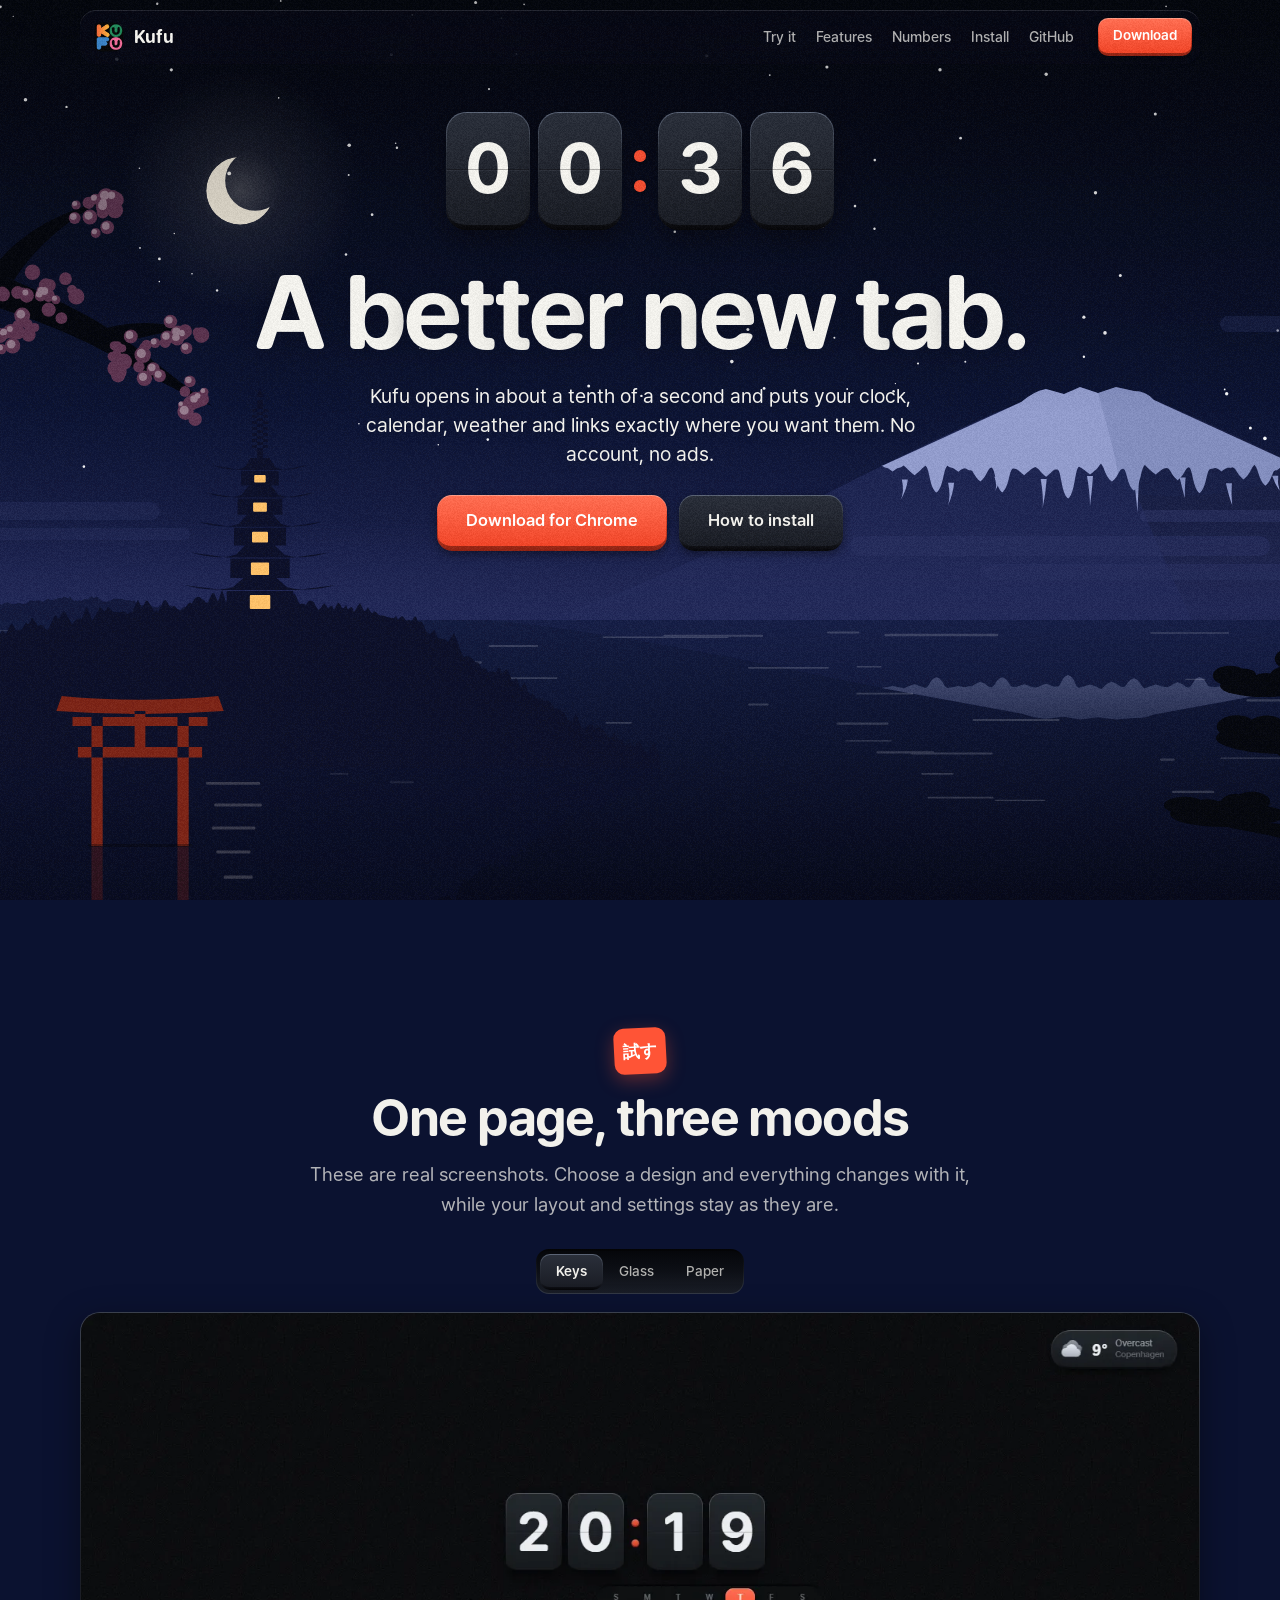
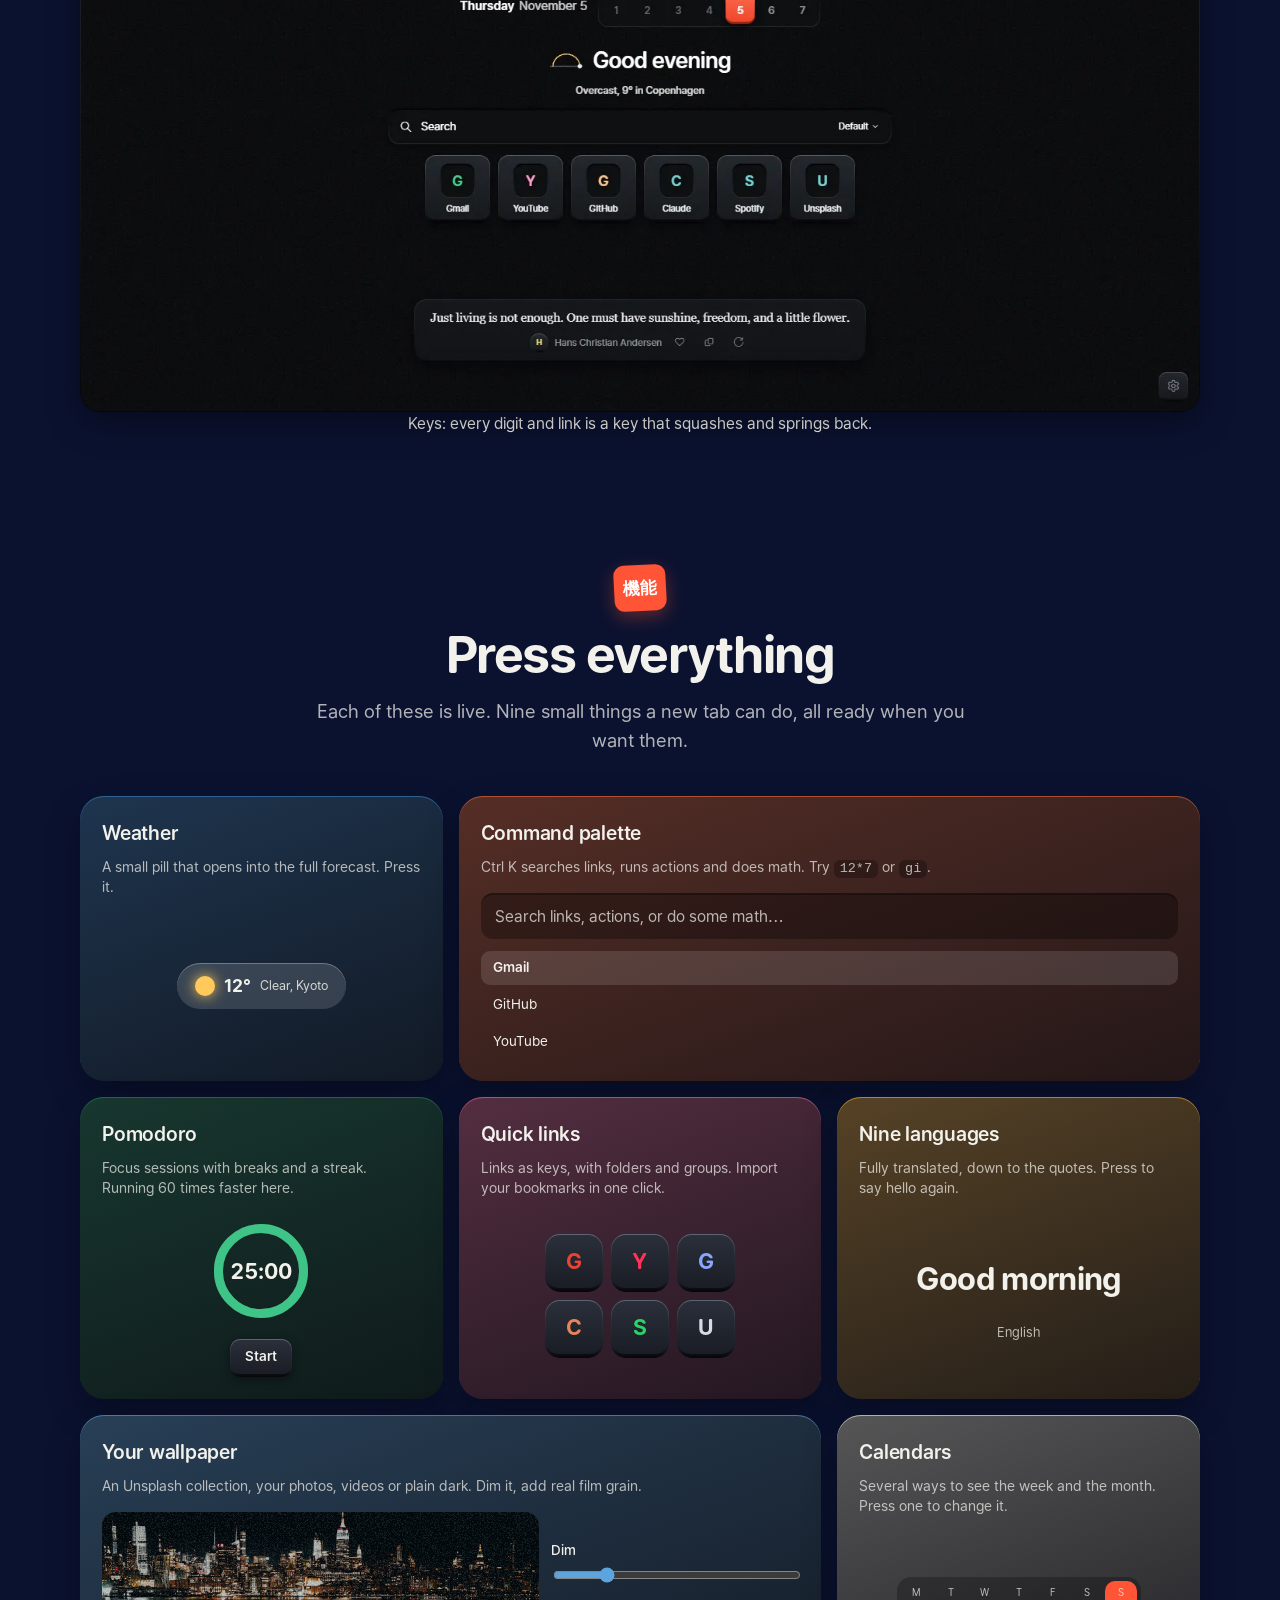
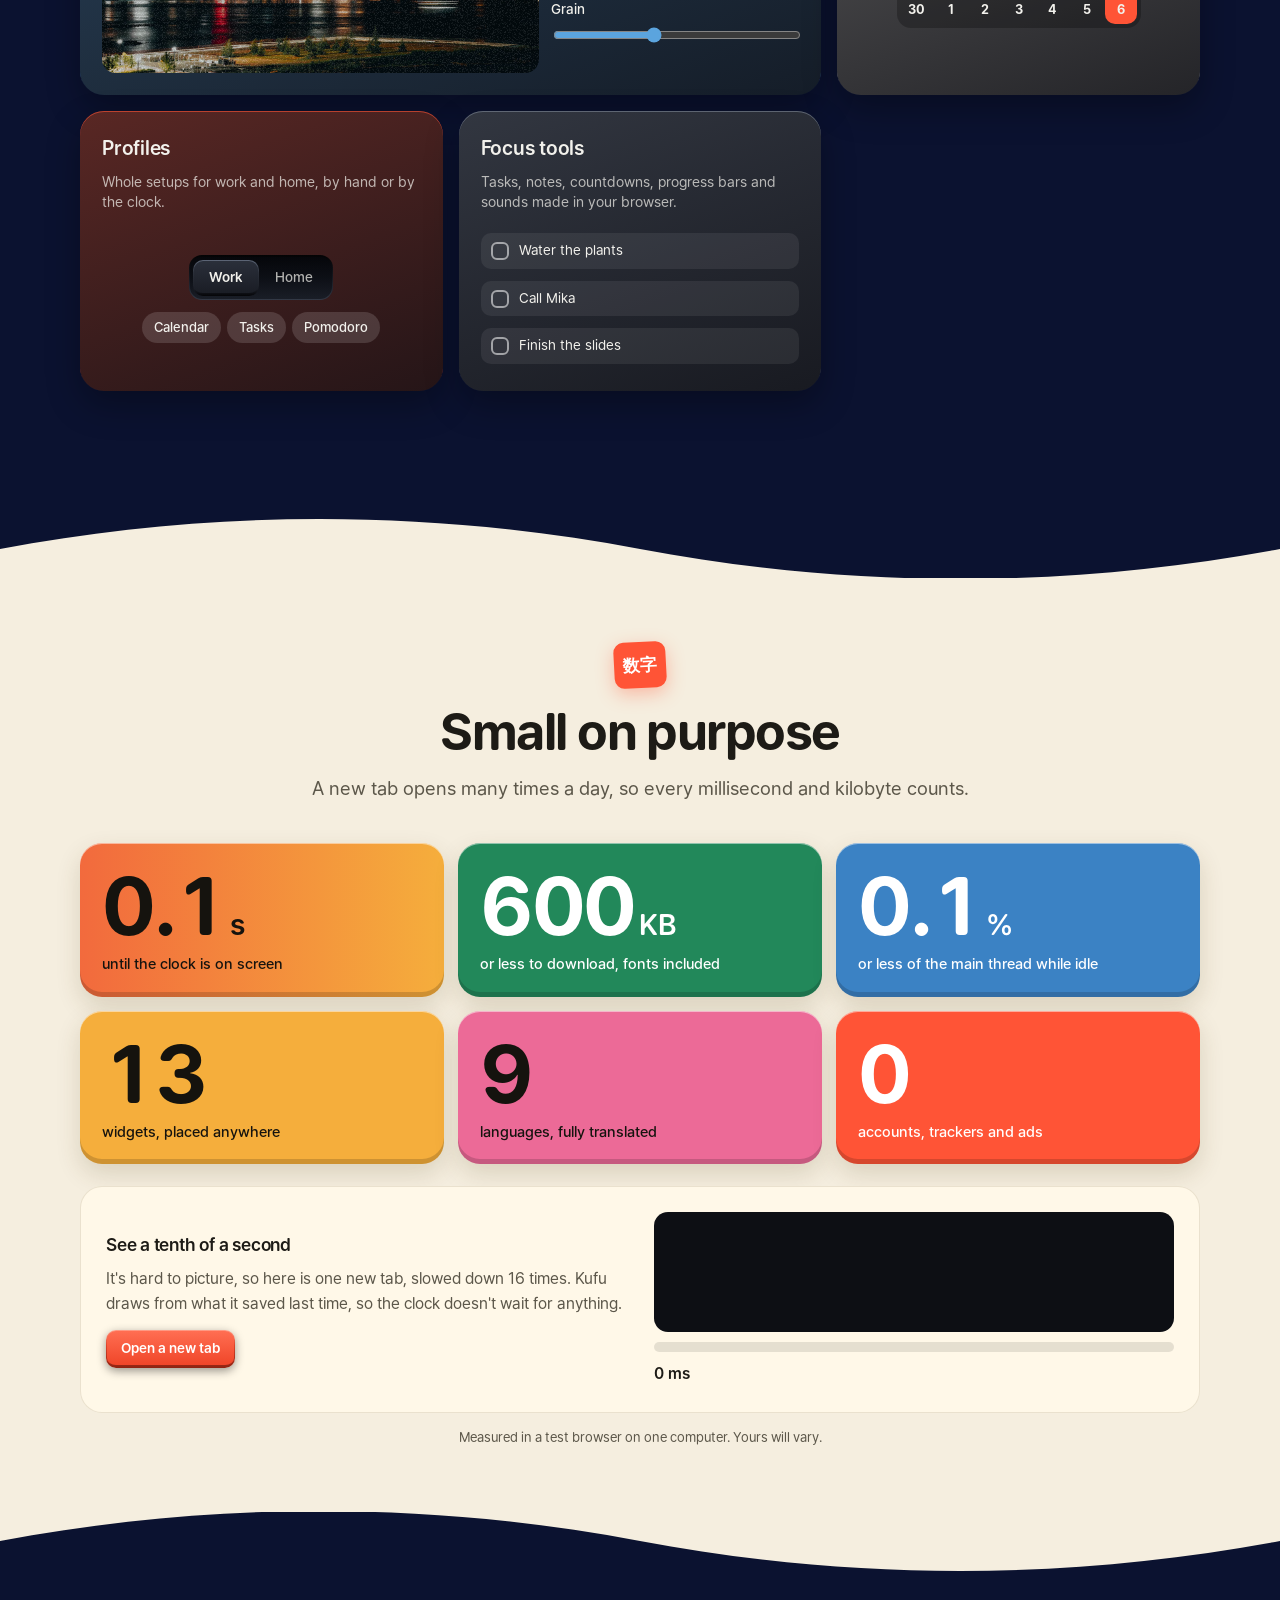
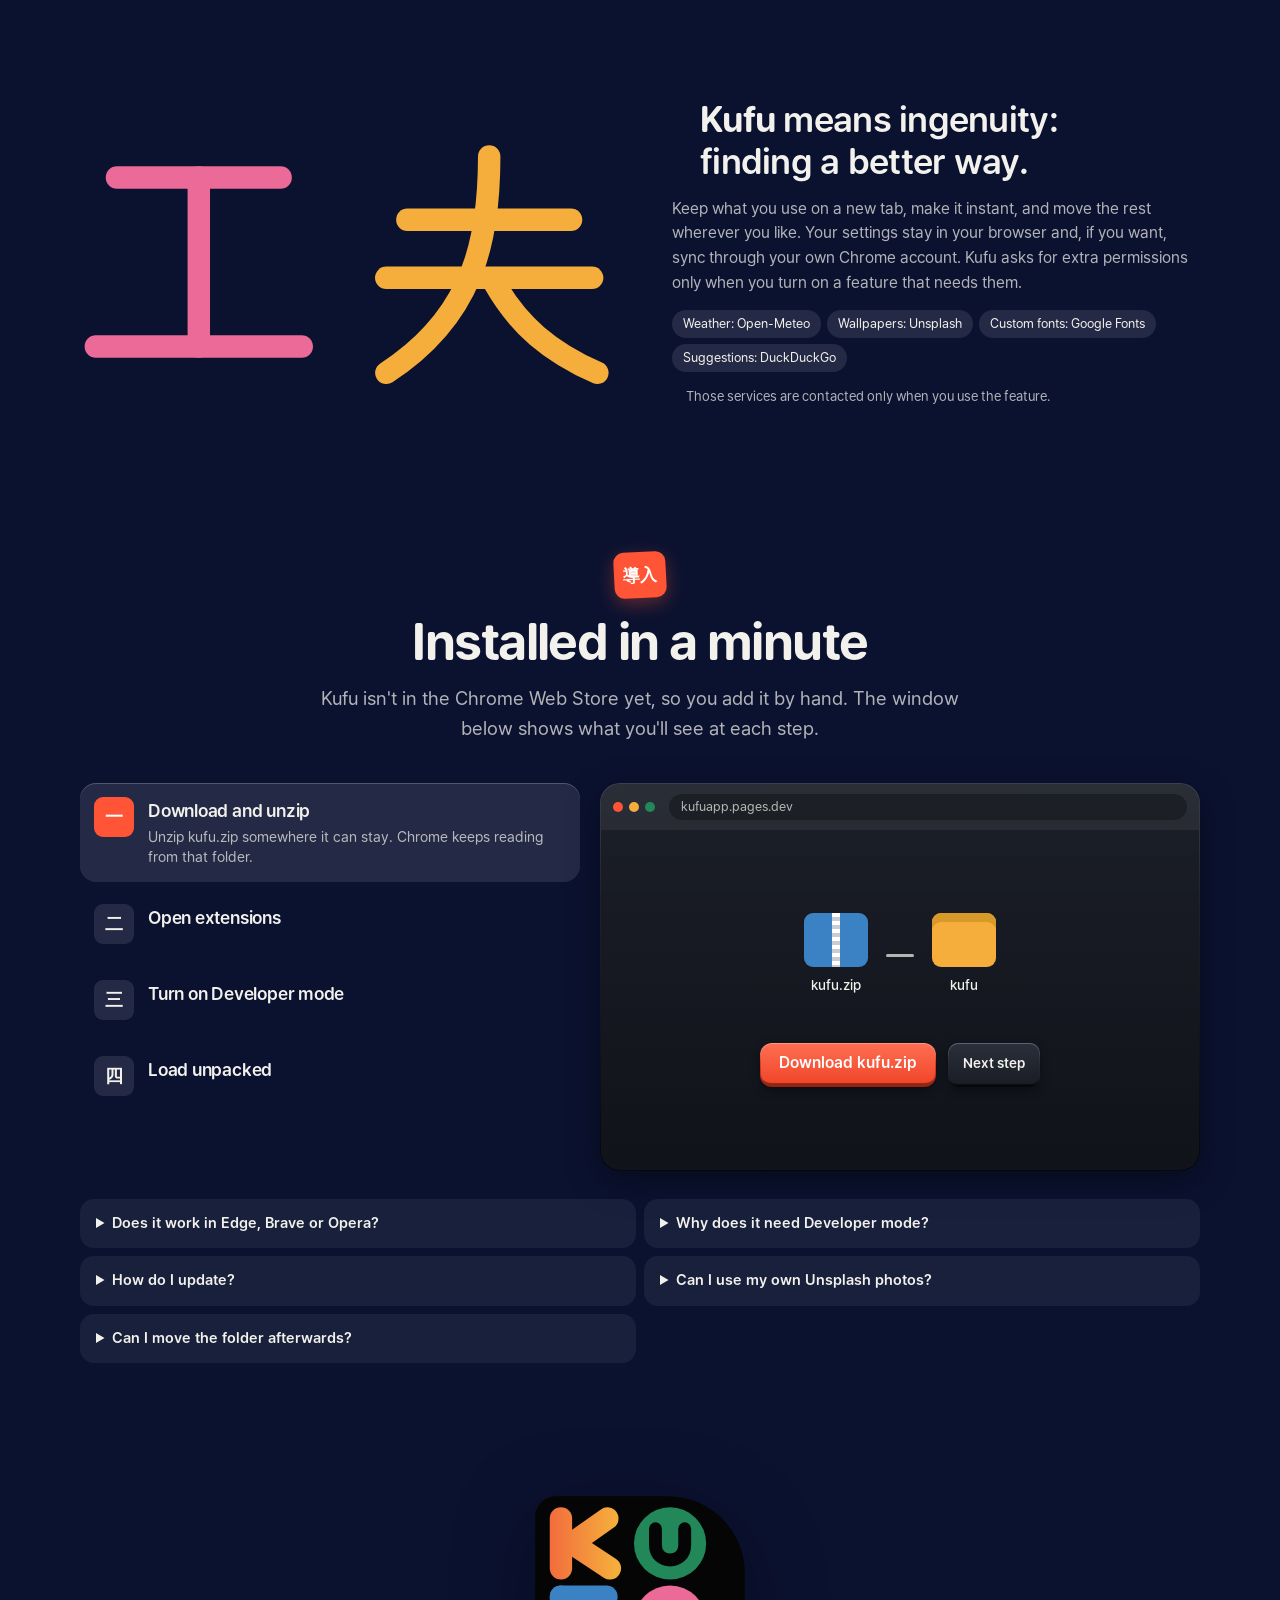
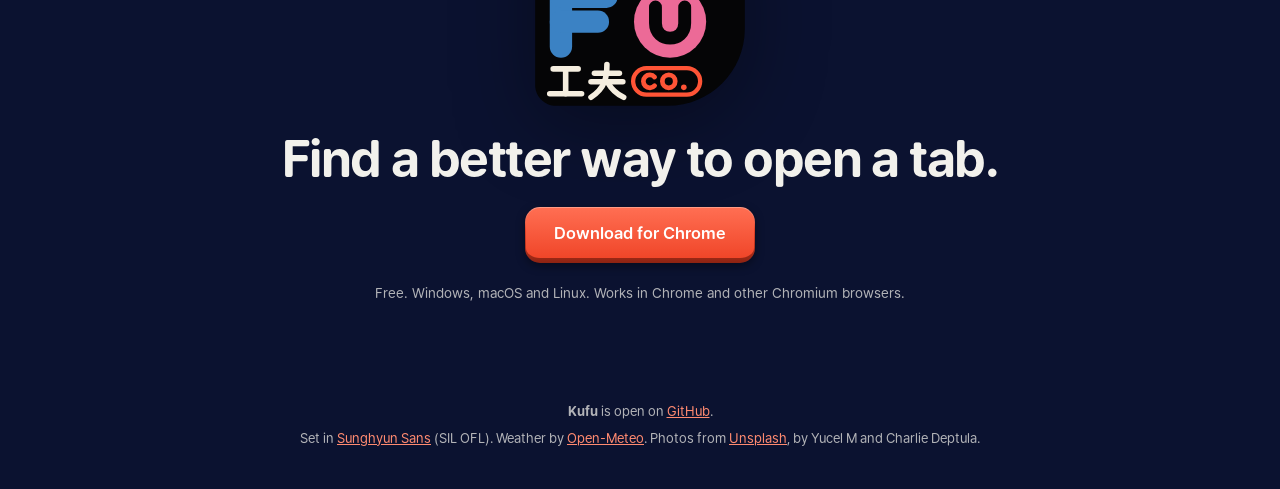
==== commit a80e5525: "Landing page: a painted Japanese scene that follows the time of day, and the three designs shown wit" ====
--- a/site/index.html
+++ b/site/index.html
@@ -32,71 +32,92 @@
   <main id="top">
     <section class="hero" id="hero" data-bg="#0B1230">
       <div class="sky" aria-hidden="true">
-        <div class="stars" id="stars"></div>
-        <div class="orb" id="orb"></div>
-        <svg class="land" viewBox="0 0 1440 520" preserveAspectRatio="xMidYMax slice">
-          <defs>
-            <pattern id="seigaiha" width="60" height="30" patternUnits="userSpaceOnUse">
-              <g fill="none" stroke="#fff" stroke-opacity=".13" stroke-width="1.4">
-                <circle cx="30" cy="30" r="28"/><circle cx="30" cy="30" r="19"/><circle cx="30" cy="30" r="10"/>
-                <circle cx="0" cy="15" r="28"/><circle cx="0" cy="15" r="19"/><circle cx="0" cy="15" r="10"/>
-                <circle cx="60" cy="15" r="28"/><circle cx="60" cy="15" r="19"/><circle cx="60" cy="15" r="10"/>
-              </g>
-            </pattern>
-          </defs>
-          <g class="layer far" data-depth="10">
-            <path class="fuji" d="M210 520C410 430 560 250 690 150c24-18 76-18 100 0 130 100 280 280 480 370z"/>
-            <path class="snow" d="M690 150c24-18 76-18 100 0 28 22 54 44 78 68l-40-12-30 28-36-30-34 32-30-30-58 16c18-26 32-50 50-72z"/>
-          </g>
-          <path class="layer mid" data-depth="22" d="M0 400c140-60 260-80 400-40s240 70 400 30 300-90 640-30v160H0z"/>
-          <path class="layer near" data-depth="38" d="M0 460c180-40 320-30 500 0s360 30 520 0 260-30 420-10v70H0z"/>
-          <rect class="layer waves" data-depth="38" y="470" width="1440" height="50" fill="url(#seigaiha)"/>
-        </svg>
+<svg class="scene" id="scene" viewBox="0 0 1600 900" preserveAspectRatio="xMidYMax slice" aria-hidden="true" focusable="false">
+  <defs>
+    <linearGradient id="g-fuji" x1="0" x2="0" y1="0" y2="1"><stop offset="0" style="stop-color:var(--far)"/><stop offset="1" style="stop-color:var(--haze)"/></linearGradient>
+    <linearGradient id="g-lake" x1="0" x2="0" y1="0" y2="1"><stop offset="0" style="stop-color:var(--water)"/><stop offset="1" style="stop-color:var(--deep)"/></linearGradient>
+    <linearGradient id="g-haze" x1="0" x2="0" y1="0" y2="1"><stop offset="0" style="stop-color:var(--haze)" stop-opacity="0"/><stop offset=".75" style="stop-color:var(--haze)" stop-opacity=".85"/><stop offset="1" style="stop-color:var(--haze)" stop-opacity=".3"/></linearGradient>
+    <linearGradient id="g-fade" x1="0" x2="0" y1="0" y2="1"><stop offset="0" stop-color="#fff" stop-opacity=".55"/><stop offset="1" stop-color="#fff" stop-opacity="0"/></linearGradient>
+    <mask id="m-reflect"><rect x="0" y="620" width="1600" height="160" fill="url(#g-fade)"/></mask>
+    <radialGradient id="g-glow"><stop offset="0" style="stop-color:var(--sun)" stop-opacity=".55"/><stop offset=".35" style="stop-color:var(--sun)" stop-opacity=".18"/><stop offset="1" style="stop-color:var(--sun)" stop-opacity="0"/></radialGradient>
+    <mask id="m-moon"><circle r="34" fill="#fff"/><circle cx="15" cy="-10" r="30" fill="#000"/></mask>
+  </defs>
+  <g class="stars"><circle cx="649" cy="89.1" r="1.1"/><circle cx="532.1" cy="214.7" r="1.4"/><circle cx="1450.4" cy="174.2" r="1.7"/><circle cx="1015" cy="206.1" r="1.3"/><circle cx="1503.3" cy="142.5" r="1.5"/><circle cx="939" cy="119.9" r="1"/><circle cx="1271.6" cy="433.1" r="0.7"/><circle cx="124.4" cy="147.6" r="0.8" class="tw" style="animation-delay:-6s"/><circle cx="352" cy="273.8" r="0.8"/><circle cx="948.7" cy="32.4" r="1.8"/><circle cx="1424.9" cy="438.4" r="1.8"/><circle cx="440.7" cy="0.9" r="0.9" class="tw" style="animation-delay:-0s"/><circle cx="986.9" cy="67" r="1.6"/><circle cx="1100" cy="69.7" r="1.7"/><circle cx="598.3" cy="444.7" r="0.8"/><circle cx="4.8" cy="457.8" r="1.4"/><circle cx="33.6" cy="448.7" r="0.8"/><circle cx="904.4" cy="302.7" r="0.9"/><circle cx="334.3" cy="233.5" r="0.7"/><circle cx="1121.1" cy="324.5" r="1.2" class="tw" style="animation-delay:-0.7s"/><circle cx="1470.4" cy="30.1" r="1.5"/><circle cx="59.3" cy="437" r="1.7"/><circle cx="1526.9" cy="357.3" r="1.1"/><circle cx="1164.3" cy="436.3" r="1.1"/><circle cx="647.8" cy="439.6" r="1.3"/><circle cx="994.4" cy="337.8" r="1"/><circle cx="676.4" cy="54.1" r="1"/><circle cx="1590.6" cy="273.8" r="1.7"/><circle cx="319.3" cy="281.6" r="0.8"/><circle cx="891.8" cy="361.6" r="1.8"/><circle cx="299.4" cy="168.3" r="0.8"/><circle cx="834.8" cy="231.8" r="1.3"/><circle cx="579.9" cy="348.2" r="0.6"/><circle cx="866.7" cy="55.7" r="1.5"/><circle cx="377.1" cy="290.4" r="1.2" class="tw" style="animation-delay:-4.6s"/><circle cx="1316.6" cy="459.5" r="1.8"/><circle cx="1534.2" cy="3" r="1.6"/><circle cx="1158.5" cy="447.4" r="0.6" class="tw" style="animation-delay:-0.5s"/><circle cx="173.2" cy="16.4" r="0.6"/><circle cx="1513.2" cy="51.6" r="0.8" class="tw" style="animation-delay:-4s"/><circle cx="389.2" cy="173.4" r="1.9"/><circle cx="1078" cy="363.5" r="1.1"/><circle cx="97.9" cy="66.5" r="1.6"/><circle cx="243.9" cy="466.6" r="1.3" class="tw" style="animation-delay:-1.3s"/><circle cx="964.2" cy="43.7" r="0.7"/><circle cx="1034.5" cy="228.7" r="1.2"/><circle cx="120.4" cy="151" r="1" class="tw" style="animation-delay:-0s"/><circle cx="661.5" cy="18.2" r="0.9"/><circle cx="1243.9" cy="356.7" r="1.2"/><circle cx="1539.9" cy="381.1" r="1.5"/><circle cx="556.9" cy="147.7" r="1.2"/><circle cx="907.9" cy="329.4" r="1.5"/><circle cx="1166.4" cy="437.9" r="1.7"/><circle cx="700.9" cy="189.9" r="1.8"/><circle cx="572.4" cy="14.9" r="1"/><circle cx="1133.4" cy="339.9" r="1.8"/><circle cx="331.3" cy="69.8" r="1.6" class="tw" style="animation-delay:-5.5s"/><circle cx="1280.3" cy="275.5" r="1.5"/><circle cx="708.8" cy="429.3" r="1.3"/><circle cx="432.9" cy="307.2" r="1.2"/><circle cx="300" cy="247.9" r="0.9"/><circle cx="1315.3" cy="113.9" r="1.5"/><circle cx="185.5" cy="99.8" r="1.8" class="tw" style="animation-delay:-0.8s"/><circle cx="635.6" cy="2.4" r="1.5"/><circle cx="276.8" cy="59.3" r="1.8"/><circle cx="280.3" cy="25.7" r="1.4" class="tw" style="animation-delay:-4.9s"/><circle cx="946.5" cy="348.3" r="0.8"/><circle cx="1143.7" cy="487.6" r="1.3"/><circle cx="1243.9" cy="317.2" r="1.6"/><circle cx="160.4" cy="6.8" r="1.4"/><circle cx="929.8" cy="75.1" r="0.9"/><circle cx="1007.2" cy="389" r="0.9"/><circle cx="84.4" cy="309.7" r="1.1"/><circle cx="1055.4" cy="383.6" r="0.7"/><circle cx="801.4" cy="395.9" r="1.2"/><circle cx="1265" cy="332.9" r="1.8"/><circle cx="304.4" cy="328.1" r="0.8" class="tw" style="animation-delay:-5.7s"/><circle cx="1527.7" cy="9.3" r="0.7"/><circle cx="1505.2" cy="427.7" r="1.8"/><circle cx="317.2" cy="3.8" r="1.2"/><circle cx="226.5" cy="106.9" r="1.2"/><circle cx="88" cy="6.6" r="0.7"/><circle cx="748.7" cy="385.9" r="1.5"/><circle cx="1120.6" cy="138.2" r="1.4"/><circle cx="1233" cy="492.6" r="1.5"/><circle cx="1284.3" cy="43.9" r="0.7"/><circle cx="1034.8" cy="160.1" r="1.3"/><circle cx="791.1" cy="27.3" r="0.7" class="tw" style="animation-delay:-2.1s"/><circle cx="551.4" cy="54.7" r="1.4" class="tw" style="animation-delay:-0.3s"/><circle cx="2.6" cy="404.5" r="1.7" class="tw" style="animation-delay:-4.6s"/><circle cx="509.2" cy="145.3" r="1.8"/><circle cx="18.6" cy="515.2" r="0.9"/><circle cx="684.1" cy="4.4" r="0.8"/><circle cx="1206.2" cy="74.3" r="1.7"/><circle cx="508.7" cy="174.9" r="1"/><circle cx="1410.4" cy="427.9" r="1.5"/><circle cx="1386.7" cy="393.7" r="1.7"/><circle cx="1552.6" cy="310.1" r="1"/><circle cx="518.9" cy="423.8" r="0.8"/><circle cx="1053.6" cy="391.2" r="1.2"/><circle cx="1326.1" cy="6.3" r="0.9" class="tw" style="animation-delay:-0.1s"/><circle cx="924.1" cy="388.4" r="1.4"/><circle cx="1384.7" cy="389.4" r="0.9"/><circle cx="735.5" cy="137.2" r="1.3"/><circle cx="828.2" cy="136.1" r="1.2"/><circle cx="1125.3" cy="361.7" r="1"/><circle cx="982.4" cy="226.1" r="1.8"/><circle cx="506" cy="254.5" r="1.3"/><circle cx="913.7" cy="40.5" r="0.9" class="tw" style="animation-delay:-2s"/><circle cx="1014.3" cy="431.1" r="1.4"/><circle cx="555.7" cy="143.3" r="0.8" class="tw" style="animation-delay:-0.3s"/><circle cx="761.7" cy="132.1" r="0.7"/><circle cx="645.8" cy="174" r="0.7"/><circle cx="438.7" cy="97.9" r="0.8" class="tw" style="animation-delay:-2.6s"/><circle cx="319.4" cy="258.9" r="1.4"/><circle cx="1255.5" cy="192.8" r="1.7"/><circle cx="192.9" cy="268.7" r="1.6"/><circle cx="927.9" cy="496.3" r="1"/><circle cx="59.9" cy="21.6" r="1"/><circle cx="1437.7" cy="330.5" r="1.3"/></g>
+  <g class="sun" id="sun"><circle class="glow" r="300" fill="url(#g-glow)"/><circle class="disc" r="46"/></g>
+  <g class="moon" id="moon"><circle class="mglow" r="120" fill="url(#g-glow)"/><circle r="34" class="mdisc" mask="url(#m-moon)"/></g>
+  <g class="layer" data-depth="4">
+    <g class="kasumi k-far"><rect x="-40" y="486" width="360" height="18" rx="9"/><rect x="90" y="512" width="260" height="12" rx="6"/><rect x="1380" y="300" width="300" height="16" rx="8"/><rect x="1450" y="326" width="200" height="10" rx="5"/></g>
+    <path class="fuji" d="M650 620C842 570 986 466 1186 384Q1194 375 1206 373L1224 378L1240 371L1258 377L1276 371L1294 375Q1306 375 1314 384C1514 466 1658 570 1850 620Z" fill="url(#g-fuji)"/>
+    <path class="fuji-shade" d="M1258 377L1276 371L1294 375Q1306 375 1314 384C1514 466 1658 570 1850 620L1360 620C1320 540 1280 440 1258 377Z"/>
+    <path class="snow" d="M1181.2 386Q1194 375 1206 373L1224 378L1240 371L1258 377L1276 371L1294 375Q1306 375 1314 384L1458.3 450C1453.9 453 1454.8 447.6 1447.4 453.6C1439.9 447.6 1440.8 453 1436.4 454.4C1432 453 1432.9 463.7 1425.4 469.7C1418 463.7 1418.9 453 1414.5 448.7C1410.1 453 1411 457.4 1403.5 463.4C1396.1 457.4 1396.9 453 1392.5 451.3C1388.2 453 1389 449.5 1381.6 455.5C1374.1 449.5 1375 453 1370.6 453C1366.2 453 1367.1 471.2 1359.6 477.2C1352.2 471.2 1353.1 453 1348.7 451.3C1344.3 453 1345.2 458.3 1337.7 464.3C1330.3 458.3 1331.1 453 1326.8 452.1C1322.4 453 1323.2 452.6 1315.8 458.6C1308.3 452.6 1309.2 453 1304.8 448.9C1300.4 453 1301.3 468.6 1293.9 474.6C1286.4 468.6 1287.3 453 1282.9 452.7C1278.5 453 1279.4 459.6 1271.9 465.6C1264.5 459.6 1265.4 453 1261 447.4C1256.6 453 1257.5 452.5 1250 458.5C1242.5 452.5 1243.4 453 1239 450.7C1234.6 453 1235.5 476.6 1228.1 482.6C1220.6 476.6 1221.5 453 1217.1 453.5C1212.7 453 1213.6 454.8 1206.1 460.8C1198.7 454.8 1199.6 453 1195.2 451.1C1190.8 453 1191.7 453.2 1184.2 459.2C1176.8 453.2 1177.6 453 1173.2 452.5C1168.9 453 1169.7 470.6 1162.3 476.6C1154.8 470.6 1155.7 453 1151.3 451.6C1146.9 453 1147.8 459.5 1140.4 465.5C1132.9 459.5 1133.8 453 1129.4 454.3C1125 453 1125.9 449.7 1118.4 455.7C1111 449.7 1111.8 453 1107.5 449.7C1103.1 453 1103.9 470.6 1096.5 476.6C1089 470.6 1089.9 453 1085.5 449.7C1081.1 453 1082 453.2 1074.6 459.2C1067.1 453.2 1068 453 1063.6 449.4C1059.2 453 1060.1 449.5 1052.6 455.5C1045.2 449.5 1046.1 453 1041.7 449.4L1041.7 450Z"/>
+    <g class="snow"><path d="M1061.8 463.6Q1064.8 476 1060.4 484.2Q1066.8 473.9 1067.8 463.6Z"/><path d="M1108.1 466.8Q1111.1 480.6 1107.8 489.8Q1113.1 478.3 1114.1 466.8Z"/><path d="M1154.4 460.7Q1157.4 469.4 1155.2 475.1Q1159.4 467.9 1160.4 460.7Z"/><path d="M1200.7 463.1Q1203.7 480.6 1202.6 492.3Q1205.7 477.7 1206.7 463.1Z"/><path d="M1247 459.9Q1250 477.8 1250 489.7Q1252 474.8 1253 459.9Z"/><path d="M1293.3 458.5Q1296.3 481.1 1297.4 496.2Q1298.3 477.4 1299.3 458.5Z"/><path d="M1339.6 461.4Q1342.6 473.9 1344.8 482.1Q1344.6 471.8 1345.6 461.4Z"/><path d="M1385.9 467.2Q1388.9 480.4 1392.2 489.2Q1390.9 478.2 1391.9 467.2Z"/><path d="M1432.2 459.7Q1435.2 468.7 1439.6 474.8Q1437.2 467.2 1438.2 459.7Z"/></g>
+    <path class="snow-shade" d="M1258 377L1276 371L1294 375Q1306 375 1314 384L1458.3 450C1438.3 480 1290 490 1280 470C1274 430 1264 400 1258 377Z"/>
+    <g class="kasumi k-mid"><rect x="1010" y="520" width="420" height="20" rx="10"/><rect x="1140" y="548" width="520" height="16" rx="8"/><rect x="1300" y="494" width="240" height="12" rx="6"/></g>
+  </g>
+  <rect class="haze" x="0" y="520" width="1600" height="120" fill="url(#g-haze)"/>
+  <g class="layer" data-depth="9">
+    <path class="hill-far" d="M0 640L0 608.2L2 608L4 605.9L6 603.9L8 603.4L10 604.7L12 603.2L14 602.3L16 603.8L18 605L20 604.2L22 604.1L24 603.4L26 602.8L28 600.6L30 599.5L32 599.4L34 600.6L36 600.5L38 597.6L40 595.9L42 594.8L44 594.3L46 594.3L48 595.1L50 596.9L52 595.7L54 595L56 592.7L58 590.1L60 590.3L62 591.7L64 592.5L66 589.1L68 586.9L70 589L72 588.1L74 587.6L76 587.5L78 586.8L80 586L82 585.1L84 582.6L86 582.3L88 580.1L90 579.4L92 580.8L94 579.2L96 579.1L98 577.6L100 577.2L102 577.9L104 576.1L106 576L108 575.3L110 574.5L112 576.8L114 577.2L116 576.8L118 574.3L120 575.9L122 575.2L124 574.8L126 575.1L128 574.3L130 573.8L132 573.8L134 574.1L136 574.4L138 573.5L140 571.2L142 569L144 570L146 571.6L148 571.1L150 571.9L152 571.2L154 569.5L156 570.3L158 569.4L160 568.5L162 568.7L164 567.1L166 566.5L168 566.5L170 567.3L172 567.9L174 567.8L176 568L178 566.7L180 567.1L182 567.9L184 567.7L186 567.4L188 566.2L190 564.5L192 564.4L194 565.1L196 564.4L198 564.2L200 564.6L202 565.6L204 565.4L206 563.7L208 562.5L210 563.9L212 564L214 563.4L216 563.6L218 561.9L220 562.1L222 562.6L224 560.6L226 561.6L228 562.5L230 560.5L232 563.1L234 564.8L236 564.5L238 565.1L240 564.3L242 564.7L244 562.9L246 563.3L248 563.3L250 561L252 560.3L254 562.3L256 560.5L258 561.3L260 563.3L262 565.2L264 565.4L266 565.8L268 565.2L270 564.7L272 563.6L274 562.8L276 562.6L278 562.9L280 563.1L282 563L284 563.5L286 564.7L288 564L290 564.4L292 565.3L294 564.2L296 566.1L298 568.2L300 568.9L302 569.3L304 569.1L306 568.2L308 568.2L310 568.8L312 570.4L314 570.8L316 571.2L318 571.2L320 569.2L322 570.2L324 570.2L326 570.5L328 570L330 569.5L332 569.7L334 570.6L336 572.4L338 573.3L340 574.1L342 572.1L344 570.4L346 571L348 573.3L350 574.6L352 576.3L354 576.3L356 574.6L358 573L360 572.6L362 574.7L364 574.7L366 575.4L368 576.8L370 579.6L372 580.2L374 577.8L376 575.8L378 576.2L380 577.3L382 577.3L384 579L386 578.4L388 580.7L390 582L392 581.8L394 581.2L396 578.6L398 579.2L400 582.5L402 581.5L404 582.5L406 583.2L408 583.4L410 584.9L412 584.5L414 584.6L416 584.2L418 583L420 583.3L422 583.8L424 582.3L426 583.7L428 585.9L430 587.8L432 587.8L434 585.7L436 584.6L438 587.1L440 590.1L442 590L444 588.9L446 587.3L448 587.4L450 588.6L452 588.3L454 590.3L456 591.9L458 591.4L460 591.9L462 591.5L464 591.5L466 591.9L468 592.6L470 592L472 592.9L474 594.9L476 595.7L478 595.2L480 594L482 595.1L484 595.5L486 595.5L488 596L490 594.6L492 595.7L494 594.4L496 594.5L498 596.4L500 594.2L502 595.9L504 597.6L506 597.6L508 598.2L510 598.2L512 597.9L514 598.2L516 599.1L518 599L520 599.1L522 599.6L524 598.1L526 596.1L528 598.4L530 601.1L532 600.5L534 600.5L536 600.3L538 600.1L540 601.9L542 602.5L544 602.1L546 603.3L548 603.7L550 602.6L552 604.5L554 602.7L556 602.3L558 602.9L560 604.3L562 603.2L564 603L566 604.3L568 603.3L570 602.1L572 604L574 605.6L576 604.7L578 604.5L580 603.8L582 603.7L584 603.9L586 604.7L588 606L590 607.4L592 607.2L594 607.3L596 607.5L598 606.7L600 607.2L602 608.1L604 607.7L606 608.5L608 605.3L610 604.6L612 605.4L614 608.2L616 608.7L618 609L620 609L622 607.2L624 608.3L626 608.2L628 609L630 608.9L632 608.9L634 609.4L636 607.9L638 606.5L640 608L642 609.5L644 609.6L646 610.3L648 611.9L650 611.2L652 610.9L654 610.3L656 610.2L658 610.5L660 611.1L662 611.5L664 612.2L666 611.2L668 611.5L670 612.5L672 612.4L674 612.9L676 612.9L678 611.2L680 611.7L682 611.8L684 610.5L686 611.4L688 610.9L690 610.8L692 612.1L694 613.6L696 613.5L698 613.8L700 612.7L702 610.7L704 611.2L706 612.9L708 612.6L710 612.8L712 613.5L714 615.1L716 616.8L718 617L720 616.9L722 614.8L724 614L726 614.2L728 615.6L730 616.7L732 614.6L734 612.7L736 613.2L738 615.3L740 616.1L742 616.9L744 618.8L746 618.7L748 618.7L750 617.3L752 617.9L754 617.3L756 616.4L758 616.2L760 616.8L760 640Z"/>
+    <path class="hill-far" d="M1320 640L1320 617.2L1322 618.1L1324 616.8L1326 615.8L1328 616.7L1330 615.6L1332 615L1334 614.8L1336 615.1L1338 615.5L1340 613.9L1342 613.4L1344 614.4L1346 611.9L1348 610.7L1350 610.7L1352 612.7L1354 612.7L1356 612.3L1358 612.2L1360 611.6L1362 611L1364 610.8L1366 609.7L1368 609.1L1370 608.1L1372 605.8L1374 605.9L1376 604.1L1378 603.4L1380 603.7L1382 604L1384 601.4L1386 602.6L1388 604.3L1390 601.5L1392 599.8L1394 598.8L1396 598.4L1398 598.5L1400 598.5L1402 599.9L1404 599.7L1406 599.4L1408 598.7L1410 596.8L1412 596.6L1414 597.8L1416 597.5L1418 596.4L1420 597.1L1422 596.6L1424 594.5L1426 595L1428 594L1430 593.5L1432 593.3L1434 593.6L1436 592.1L1438 592L1440 593.1L1442 592.6L1444 592.6L1446 591.1L1448 589.2L1450 589.2L1452 590.8L1454 592.2L1456 592.3L1458 592.2L1460 591.7L1462 591.1L1464 590.7L1466 590.1L1468 587.9L1470 586.5L1472 588.1L1474 589.8L1476 588.5L1478 588.7L1480 589.6L1482 587L1484 586.8L1486 586.9L1488 585.9L1490 587.4L1492 588.6L1494 588.7L1496 588.8L1498 588.3L1500 588.2L1502 586.2L1504 586.6L1506 585.4L1508 584.8L1510 587L1512 587.6L1514 588.3L1516 586.8L1518 585.7L1520 585.4L1522 585.9L1524 585L1526 583.8L1528 584.2L1530 582.4L1532 583.8L1534 582.8L1536 582.2L1538 582.4L1540 583.6L1542 584.8L1544 585.3L1546 584.7L1548 584L1550 582.7L1552 582.2L1554 581.8L1556 580.9L1558 580.7L1560 580.9L1562 579.9L1564 579.7L1566 580.4L1568 580.1L1570 581.3L1572 581.2L1574 580.6L1576 579.9L1578 579.6L1580 579.6L1582 579.2L1584 579.3L1586 580L1588 579.8L1590 579.3L1592 580.2L1594 579.9L1596 580.3L1598 580.3L1600 581.3L1600 640Z"/>
+  </g>
+  <rect x="0" y="620" width="1600" height="280" fill="url(#g-lake)"/>
+  <g mask="url(#m-reflect)"><path class="fuji-reflect" d="M650 620C842 570 986 466 1186 384Q1194 375 1206 373L1224 378L1240 371L1258 377L1276 371L1294 375Q1306 375 1314 384C1514 466 1658 570 1850 620Z" transform="translate(0 868) scale(1 -0.4)"/><path class="snow-reflect" d="M1181.2 386Q1194 375 1206 373L1224 378L1240 371L1258 377L1276 371L1294 375Q1306 375 1314 384L1458.3 450C1453.9 453 1454.8 447.6 1447.4 453.6C1439.9 447.6 1440.8 453 1436.4 454.4C1432 453 1432.9 463.7 1425.4 469.7C1418 463.7 1418.9 453 1414.5 448.7C1410.1 453 1411 457.4 1403.5 463.4C1396.1 457.4 1396.9 453 1392.5 451.3C1388.2 453 1389 449.5 1381.6 455.5C1374.1 449.5 1375 453 1370.6 453C1366.2 453 1367.1 471.2 1359.6 477.2C1352.2 471.2 1353.1 453 1348.7 451.3C1344.3 453 1345.2 458.3 1337.7 464.3C1330.3 458.3 1331.1 453 1326.8 452.1C1322.4 453 1323.2 452.6 1315.8 458.6C1308.3 452.6 1309.2 453 1304.8 448.9C1300.4 453 1301.3 468.6 1293.9 474.6C1286.4 468.6 1287.3 453 1282.9 452.7C1278.5 453 1279.4 459.6 1271.9 465.6C1264.5 459.6 1265.4 453 1261 447.4C1256.6 453 1257.5 452.5 1250 458.5C1242.5 452.5 1243.4 453 1239 450.7C1234.6 453 1235.5 476.6 1228.1 482.6C1220.6 476.6 1221.5 453 1217.1 453.5C1212.7 453 1213.6 454.8 1206.1 460.8C1198.7 454.8 1199.6 453 1195.2 451.1C1190.8 453 1191.7 453.2 1184.2 459.2C1176.8 453.2 1177.6 453 1173.2 452.5C1168.9 453 1169.7 470.6 1162.3 476.6C1154.8 470.6 1155.7 453 1151.3 451.6C1146.9 453 1147.8 459.5 1140.4 465.5C1132.9 459.5 1133.8 453 1129.4 454.3C1125 453 1125.9 449.7 1118.4 455.7C1111 449.7 1111.8 453 1107.5 449.7C1103.1 453 1103.9 470.6 1096.5 476.6C1089 470.6 1089.9 453 1085.5 449.7C1081.1 453 1082 453.2 1074.6 459.2C1067.1 453.2 1068 453 1063.6 449.4C1059.2 453 1060.1 449.5 1052.6 455.5C1045.2 449.5 1046.1 453 1041.7 449.4L1041.7 450Z" transform="translate(0 868) scale(1 -0.4)"/></g>
+  <g class="sunpath" id="sunpath"><rect x="-31.5" y="632" width="62.4" height="2" rx="1"/><rect x="-28.7" y="641.6" width="66" height="2.1" rx="1"/><rect x="-32.3" y="652.4" width="70.8" height="2.2" rx="1"/><rect x="-40.4" y="664.4" width="64.9" height="2.2" rx="1"/><rect x="-23.2" y="677.6" width="54.7" height="2.3" rx="1"/><rect x="-36.7" y="692" width="58.5" height="2.4" rx="1"/><rect x="-21" y="707.6" width="55.6" height="2.5" rx="1"/><rect x="-12.8" y="724.4" width="40.1" height="2.6" rx="1"/><rect x="-25.8" y="742.4" width="53.2" height="2.6" rx="1"/><rect x="-21" y="761.6" width="55.3" height="2.7" rx="1"/><rect x="-34.1" y="782" width="54" height="2.8" rx="1"/><rect x="-25.9" y="803.6" width="47.5" height="2.9" rx="1"/><rect x="-28.4" y="826.4" width="43.6" height="3" rx="1"/><rect x="-23.8" y="850.4" width="34.1" height="3" rx="1"/><rect x="-16.5" y="875.6" width="28.9" height="3.1" rx="1"/><rect x="-15.1" y="902" width="26.6" height="3.2" rx="1"/><rect x="-10" y="929.6" width="16.7" height="3.3" rx="1"/><rect x="-7.1" y="958.4" width="23.8" height="3.4" rx="1"/></g>
+  <g class="shimmer"><rect x="296.8" y="720.9" width="81.5" height="2.1" rx="1"/><rect x="1521.7" y="746.1" width="59.6" height="1.4" rx="1"/><rect x="823.5" y="634.8" width="99.6" height="1.9" rx="1"/><rect x="72.8" y="747.7" width="67.1" height="2" rx="1"/><rect x="1087.6" y="796.8" width="65.9" height="1.8" rx="1"/><rect x="907.9" y="667.1" width="81" height="1.6" rx="1"/><rect x="1044.5" y="633.8" width="113.8" height="2.4" rx="1"/><rect x="1501.2" y="682.3" width="88.6" height="1.8" rx="1"/><rect x="387.2" y="735.8" width="30.7" height="1.6" rx="1"/><rect x="908.2" y="703.5" width="20.6" height="2.1" rx="1"/><rect x="489.7" y="772.9" width="18.9" height="1.9" rx="1"/><rect x="463.9" y="701.8" width="45.1" height="1.1" rx="1"/><rect x="1016.2" y="692.8" width="56.9" height="1.7" rx="1"/><rect x="996.7" y="722.4" width="51.9" height="2.3" rx="1"/><rect x="1331.9" y="790.7" width="42.4" height="2.4" rx="1"/><rect x="1005.2" y="740.3" width="46.7" height="1.1" rx="1"/><rect x="1345.1" y="678.7" width="20.3" height="1.2" rx="1"/><rect x="354.4" y="670.7" width="83.8" height="1.4" rx="1"/><rect x="491.3" y="654" width="97.4" height="1.9" rx="1"/><rect x="1320.1" y="758.5" width="14.6" height="2.3" rx="1"/><rect x="116.2" y="760.6" width="84.1" height="1.3" rx="1"/><rect x="762.7" y="636.6" width="126" height="1.4" rx="1"/><rect x="1132.6" y="719" width="87" height="2.1" rx="1"/><rect x="986.8" y="631.6" width="32.5" height="2" rx="1"/><rect x="648.5" y="644.9" width="49.7" height="2.1" rx="1"/><rect x="250.9" y="744.9" width="63.8" height="2.3" rx="1"/><rect x="1154.7" y="799.7" width="50.7" height="1.2" rx="1"/><rect x="550.2" y="781.2" width="23.4" height="2" rx="1"/><rect x="1576" y="701.6" width="58.3" height="1.6" rx="1"/><rect x="163.4" y="723.8" width="71" height="1.2" rx="1"/><rect x="538.3" y="661.3" width="103.4" height="2.4" rx="1"/><rect x="765.6" y="722" width="26.3" height="1.7" rx="1"/><rect x="1310.1" y="632.2" width="79.2" height="1.6" rx="1"/><rect x="1016.6" y="665.9" width="24.9" height="1.6" rx="1"/><rect x="32.8" y="652.1" width="105.4" height="2.3" rx="1"/><rect x="1071" y="752.4" width="81.8" height="2" rx="1"/><rect x="1081.2" y="773" width="32.3" height="1.7" rx="1"/><rect x="142.7" y="630.2" width="33.4" height="1.1" rx="1"/><rect x="354.6" y="717.7" width="25.9" height="1.5" rx="1"/><rect x="392.7" y="741.3" width="33.9" height="2" rx="1"/><rect x="1380.5" y="757.5" width="64.6" height="1.3" rx="1"/><rect x="646.7" y="677.2" width="70.7" height="1.8" rx="1"/><rect x="1406.4" y="699.2" width="66.7" height="2.2" rx="1"/><rect x="1557" y="699.4" width="49.1" height="2" rx="1"/><rect x="1537.2" y="789.2" width="27.9" height="2.3" rx="1"/><rect x="1036.5" y="751.3" width="57.5" height="2.3" rx="1"/></g>
+  <g class="layer" data-depth="16">
+    <path class="hill-reflect" d="M-10 704L-10 641.8L-8 643.9L-6 644.8L-4 643.2L-2 642.6L0 638.4L2 634L4 629.8L6 631.7L8 634.2L10 636.4L12 635.5L14 635L16 635.2L18 636L20 638L22 638.5L24 636.6L26 635.1L28 634L30 633.3L32 629.7L34 626.1L36 627.6L38 623.1L40 618.4L42 615.1L44 617.1L46 619.4L48 622.1L50 620.6L52 618.9L54 612.5L56 606.6L58 601.2L60 603.5L62 606.8L64 607.3L66 608.3L68 609.5L70 610.1L72 607L74 606.3L76 603L78 600.5L80 598.8L82 598.1L84 598L86 598.7L88 600.6L90 598.6L92 598.5L94 598L96 595.8L98 596.4L100 597.1L102 594.7L104 594.4L106 593.2L108 590.8L110 587L112 583.2L114 580.7L116 579.1L118 578.2L120 578.1L122 578.9L124 579.3L126 581.4L128 583.9L130 584.2L132 584.5L134 586.5L136 581.6L138 576L140 572.4L142 576.4L144 575L146 569.4L148 570.5L150 572.5L152 569.9L154 568.9L156 569.5L158 572.1L160 570.8L162 566.5L164 567.7L166 570.4L168 565.7L170 561.2L172 559.5L174 562.8L176 566.4L178 565.7L180 565.8L182 565.2L184 561.8L186 558.6L188 560.5L190 557.5L192 553.5L194 555.7L196 558.8L198 562.2L200 560.9L202 561L204 563L206 565.2L208 565.8L210 561.5L212 557.1L214 553L216 551.2L218 554.4L220 553.4L222 549.5L224 547L226 550.1L228 553.3L230 556.8L232 560.7L234 557.6L236 555.7L238 554.6L240 554.3L242 554.7L244 549.1L246 543.2L248 545.3L250 550.9L252 556.7L254 554.2L256 550.3L258 546.7L260 543.2L262 544.7L264 547.6L266 546.1L268 543L270 544.2L272 546.8L274 548.4L276 548.1L278 548.1L280 548.7L282 547.8L284 547.4L286 548.4L288 550.3L290 548L292 549.1L294 544.4L296 539.4L298 535.7L300 539.9L302 544.3L304 540.2L306 536.4L308 536.9L310 540.3L312 544L314 548.1L316 546.3L318 547.8L320 544.2L322 540.1L324 536.3L326 536.2L328 539.6L330 543.3L332 544L334 541.7L336 543.5L338 545.5L340 547.6L342 546.1L344 545L346 542.4L348 539.9L350 538.4L352 539.5L354 535.5L356 533.4L358 532.7L360 533.2L362 535.2L364 536.3L366 538.8L368 538.4L370 533.7L372 529.4L374 529.1L376 533.1L378 537.5L380 531.7L382 525.5L384 531.6L386 538.5L388 532.9L390 528L392 534.1L394 541.1L396 539.9L398 540.5L400 542.2L402 540.6L404 536.9L406 537.7L408 541.6L410 541.8L412 539.5L414 535L416 532.5L418 531.2L420 530.9L422 531.4L424 532.8L426 535.4L428 539.8L430 541.2L432 540.7L434 540.6L436 541L438 541.8L440 543.1L442 541.5L444 540.4L446 539.5L448 539.6L450 539.4L452 534.1L454 529.3L456 531.7L458 537L460 539.9L462 539.4L464 540L466 540.8L468 537.8L470 536.6L472 536.9L474 538.6L476 542.3L478 545.8L480 545L482 542.1L484 539.3L486 541.2L488 544.4L490 542.4L492 541.6L494 546L496 542.3L498 538.6L500 540L502 544.3L504 544.1L506 540.9L508 545.7L510 543.8L512 543.1L514 548L516 545L518 541.5L520 539L522 542.9L524 547.1L526 546.4L528 543.2L530 547.2L532 549.3L534 547.3L536 547.9L538 550.6L540 551.4L542 551.4L544 551.8L546 552.6L548 553.3L550 553.5L552 554.1L554 554.1L556 552.1L558 555.7L560 553.8L562 551.9L564 553.8L566 556.7L568 556.3L570 556.5L572 556.9L574 553.1L576 552.4L578 557.8L580 557.4L582 558L584 562.3L586 566.9L588 569.1L590 570.4L592 567.9L594 565.8L596 569.7L598 574.3L600 574.7L602 574.7L604 575.1L606 576.2L608 577.8L610 574.9L612 571.9L614 569.3L616 573.9L618 579.3L620 585.1L622 589.8L624 592.9L626 592.2L628 592.3L630 593.1L632 594.6L634 596.7L636 598.3L638 598.5L640 601.8L642 605.1L644 604L646 604.5L648 608L650 607.8L652 607.4L654 607.9L656 608.1L658 604.2L660 603.6L662 609.8L664 607.5L666 605L668 606.4L670 611.6L672 617L674 616.6L676 614.1L678 618.1L680 623.7L682 622.7L684 618.4L686 621.2L688 628.6L690 631.2L692 630.1L694 630.8L696 634.7L698 634.7L700 634.3L702 635.3L704 636.9L706 636.5L708 637L710 638.3L712 640.3L714 643.2L716 644.8L718 645.3L720 645.6L722 646.8L724 648.9L726 652L728 656.2L730 656.4L732 657.4L734 653.3L736 649.6L738 653.9L740 660L742 664L744 664.4L746 663.9L748 661.5L750 660.6L752 660.9L754 662.3L756 664.1L758 663.5L760 663.8L762 664.7L764 666.4L766 669L768 672.7L770 675.2L772 672L774 669L776 671.7L778 676.3L780 675.1L782 675.6L784 680L786 681.9L788 679.5L790 679.1L792 680.3L794 683.4L796 681.1L798 677.4L800 677.1L802 681.9L804 687.1L806 687L808 690.2L810 685.7L812 681.7L814 678L816 682.4L818 687.2L820 692.5L820 704Z" transform="translate(0 1408) scale(1 -1)"/>
+    <path class="hill-mid" d="M-10 704L-10 641.8L-8 643.9L-6 644.8L-4 643.2L-2 642.6L0 638.4L2 634L4 629.8L6 631.7L8 634.2L10 636.4L12 635.5L14 635L16 635.2L18 636L20 638L22 638.5L24 636.6L26 635.1L28 634L30 633.3L32 629.7L34 626.1L36 627.6L38 623.1L40 618.4L42 615.1L44 617.1L46 619.4L48 622.1L50 620.6L52 618.9L54 612.5L56 606.6L58 601.2L60 603.5L62 606.8L64 607.3L66 608.3L68 609.5L70 610.1L72 607L74 606.3L76 603L78 600.5L80 598.8L82 598.1L84 598L86 598.7L88 600.6L90 598.6L92 598.5L94 598L96 595.8L98 596.4L100 597.1L102 594.7L104 594.4L106 593.2L108 590.8L110 587L112 583.2L114 580.7L116 579.1L118 578.2L120 578.1L122 578.9L124 579.3L126 581.4L128 583.9L130 584.2L132 584.5L134 586.5L136 581.6L138 576L140 572.4L142 576.4L144 575L146 569.4L148 570.5L150 572.5L152 569.9L154 568.9L156 569.5L158 572.1L160 570.8L162 566.5L164 567.7L166 570.4L168 565.7L170 561.2L172 559.5L174 562.8L176 566.4L178 565.7L180 565.8L182 565.2L184 561.8L186 558.6L188 560.5L190 557.5L192 553.5L194 555.7L196 558.8L198 562.2L200 560.9L202 561L204 563L206 565.2L208 565.8L210 561.5L212 557.1L214 553L216 551.2L218 554.4L220 553.4L222 549.5L224 547L226 550.1L228 553.3L230 556.8L232 560.7L234 557.6L236 555.7L238 554.6L240 554.3L242 554.7L244 549.1L246 543.2L248 545.3L250 550.9L252 556.7L254 554.2L256 550.3L258 546.7L260 543.2L262 544.7L264 547.6L266 546.1L268 543L270 544.2L272 546.8L274 548.4L276 548.1L278 548.1L280 548.7L282 547.8L284 547.4L286 548.4L288 550.3L290 548L292 549.1L294 544.4L296 539.4L298 535.7L300 539.9L302 544.3L304 540.2L306 536.4L308 536.9L310 540.3L312 544L314 548.1L316 546.3L318 547.8L320 544.2L322 540.1L324 536.3L326 536.2L328 539.6L330 543.3L332 544L334 541.7L336 543.5L338 545.5L340 547.6L342 546.1L344 545L346 542.4L348 539.9L350 538.4L352 539.5L354 535.5L356 533.4L358 532.7L360 533.2L362 535.2L364 536.3L366 538.8L368 538.4L370 533.7L372 529.4L374 529.1L376 533.1L378 537.5L380 531.7L382 525.5L384 531.6L386 538.5L388 532.9L390 528L392 534.1L394 541.1L396 539.9L398 540.5L400 542.2L402 540.6L404 536.9L406 537.7L408 541.6L410 541.8L412 539.5L414 535L416 532.5L418 531.2L420 530.9L422 531.4L424 532.8L426 535.4L428 539.8L430 541.2L432 540.7L434 540.6L436 541L438 541.8L440 543.1L442 541.5L444 540.4L446 539.5L448 539.6L450 539.4L452 534.1L454 529.3L456 531.7L458 537L460 539.9L462 539.4L464 540L466 540.8L468 537.8L470 536.6L472 536.9L474 538.6L476 542.3L478 545.8L480 545L482 542.1L484 539.3L486 541.2L488 544.4L490 542.4L492 541.6L494 546L496 542.3L498 538.6L500 540L502 544.3L504 544.1L506 540.9L508 545.7L510 543.8L512 543.1L514 548L516 545L518 541.5L520 539L522 542.9L524 547.1L526 546.4L528 543.2L530 547.2L532 549.3L534 547.3L536 547.9L538 550.6L540 551.4L542 551.4L544 551.8L546 552.6L548 553.3L550 553.5L552 554.1L554 554.1L556 552.1L558 555.7L560 553.8L562 551.9L564 553.8L566 556.7L568 556.3L570 556.5L572 556.9L574 553.1L576 552.4L578 557.8L580 557.4L582 558L584 562.3L586 566.9L588 569.1L590 570.4L592 567.9L594 565.8L596 569.7L598 574.3L600 574.7L602 574.7L604 575.1L606 576.2L608 577.8L610 574.9L612 571.9L614 569.3L616 573.9L618 579.3L620 585.1L622 589.8L624 592.9L626 592.2L628 592.3L630 593.1L632 594.6L634 596.7L636 598.3L638 598.5L640 601.8L642 605.1L644 604L646 604.5L648 608L650 607.8L652 607.4L654 607.9L656 608.1L658 604.2L660 603.6L662 609.8L664 607.5L666 605L668 606.4L670 611.6L672 617L674 616.6L676 614.1L678 618.1L680 623.7L682 622.7L684 618.4L686 621.2L688 628.6L690 631.2L692 630.1L694 630.8L696 634.7L698 634.7L700 634.3L702 635.3L704 636.9L706 636.5L708 637L710 638.3L712 640.3L714 643.2L716 644.8L718 645.3L720 645.6L722 646.8L724 648.9L726 652L728 656.2L730 656.4L732 657.4L734 653.3L736 649.6L738 653.9L740 660L742 664L744 664.4L746 663.9L748 661.5L750 660.6L752 660.9L754 662.3L756 664.1L758 663.5L760 663.8L762 664.7L764 666.4L766 669L768 672.7L770 675.2L772 672L774 669L776 671.7L778 676.3L780 675.1L782 675.6L784 680L786 681.9L788 679.5L790 679.1L792 680.3L794 683.4L796 681.1L798 677.4L800 677.1L802 681.9L804 687.1L806 687L808 690.2L810 685.7L812 681.7L814 678L816 682.4L818 687.2L820 692.5L820 704Z"/>
+    <path class="pagoda" d="M372 556h96v-8h-96zM386.72 548h66.56v-21h-66.56zM344 521Q373.9 529 393.1 523L403.4 514H436.6L446.9 523Q466.1 529 496 521L457.1 526H382.9ZM390.36 514h59.28v-19.4h-59.28zM351 488.6Q379 496.6 396.1 490.6L405.2 481.6H434.8L443.9 490.6Q461 496.6 489 488.6L453.1 493.6H386.9ZM394 481.6h52v-17.8h-52zM358 457.8Q384 465.8 399 459.8L407 450.8H433L441 459.8Q456 465.8 482 457.8L449 462.8H391ZM397.64 450.8h44.72v-16.2h-44.72zM365 428.6Q389 436.6 401.9 430.6L408.8 421.6H431.2L438.1 430.6Q451 436.6 475 428.6L444.9 433.6H395.1ZM401.28 421.6h37.44v-14.6h-37.44zM372 401Q394.1 409 404.9 403L410.6 394H429.4L435.1 403Q445.9 409 468 401L440.9 406H399.1ZM417 394v-58h6v58zM412 384h16v-3h-16zM412 378h16v-3h-16zM412 372h16v-3h-16zM412 366h16v-3h-16zM412 360h16v-3h-16zM412 354h16v-3h-16zM412 348h16v-3h-16zM420 324l4 9h-8z"/>
+    <g class="lit"><rect x="409.8" y="531" width="20.5" height="14" rx="1"/><rect x="410.9" y="498.6" width="18.2" height="12.4" rx="1"/><rect x="412" y="467.8" width="16" height="10.8" rx="1"/><rect x="413.1" y="438.6" width="13.8" height="9.2" rx="1"/><rect x="414.2" y="411" width="11.5" height="7.6" rx="1"/></g>
+  </g>
+  <g class="layer" data-depth="22">
+    <g class="torii-reflect"><path d="M251.4 758h11.3v-129h-11.2zM337.4 758h11.3v-129h-11.2zM237.9 659h124.2v10.5h-124.2zM294.6 623h10.8v37.5h-10.8zM216.3 623Q300 629 383.7 623L378.3 608Q300 615.5 221.7 608ZM232.5 629h135v9h-135z" transform="translate(0 1516) scale(1 -1)"/></g>
+    <path class="torii" d="M251.4 758h11.3v-129h-11.2zM337.4 758h11.3v-129h-11.2zM237.9 659h124.2v10.5h-124.2zM294.6 623h10.8v37.5h-10.8zM216.3 623Q300 629 383.7 623L378.3 608Q300 615.5 221.7 608ZM232.5 629h135v9h-135z"/>
+    <rect class="torii-foot" x="248" y="756" width="104" height="3" rx="1.5"/>
+  </g>
+  <g class="birds" id="birds"><path d="M0 0q7-6 14 0q7-6 14 0M40 -14q6-5 12 0q6-5 12 0M70 8q5-4 10 0q5-4 10 0M22 -30q5-4 10 0q5-4 10 0M96 -22q5-4 10 0q5-4 10 0"/></g>
+  <g class="layer" data-depth="30">
+    <path class="shore" d="M-10 900L-10 833.5L-8 831.4L-6 830L-4 830.4L-2 830.5L0 829.8L2 829.5L4 829.5L6 831.1L8 828.7L10 831.9L12 830.9L14 829.9L16 829.3L18 828.9L20 829.2L22 828.7L24 828.5L26 826.8L28 826.8L30 828L32 827.8L34 827.6L36 826.7L38 827.4L40 826.9L42 826.9L44 827.4L46 827.7L48 827.2L50 826.8L52 825.1L54 824.4L56 825.8L58 825.7L60 824.9L62 824.7L64 823.8L66 823.5L68 821L70 821.5L72 820L74 819.6L76 820.6L78 820.9L80 820.8L82 820.9L84 820.5L86 819.6L88 818.6L90 818.5L92 819.5L94 819.2L96 817.5L98 817.7L100 817.8L102 816.6L104 814.1L106 815.2L108 814.4L110 813.8L112 813.9L114 815L116 814.8L118 813.9L120 814L122 811.7L124 813.2L126 812.9L128 812.6L130 811.7L132 812.4L134 814L136 813.6L138 813.2L140 813.2L142 812.6L144 811.8L146 810.9L148 810.8L150 811L152 811.5L154 811.5L156 811.1L158 811.2L160 811.3L162 809.5L164 807.7L166 808.3L168 807.6L170 808.9L172 809.9L174 810.3L176 810.1L178 809L180 809.9L182 809.7L184 808.4L186 807.8L188 807.4L190 806.4L192 807.3L194 806.5L196 807L198 809.4L200 808.2L202 805.8L204 805.9L206 809.3L208 807.2L210 806.5L212 806.7L214 807.7L216 806.3L218 806.4L220 805.5L222 807.2L224 807.8L226 808.2L228 808.5L230 806L232 805L234 807.4L236 808L238 808.7L240 809L242 808.8L244 808.2L246 807.7L248 807.7L250 808.1L252 808.8L254 808.4L256 806.3L258 805.3L260 807.3L262 806.2L264 807.5L266 808L268 809.6L270 806.8L272 806.3L274 807.1L276 807.4L278 807L280 807.9L282 807.6L284 809.4L286 810L288 806.8L290 807.5L292 807.7L294 808.5L296 807.9L298 807.9L300 808.7L302 809.6L304 807.9L306 807.5L308 809.4L310 809.7L312 810.6L314 810.3L316 810.1L318 809.7L320 808.2L322 810.6L324 811.3L326 810.4L328 810L330 810.3L332 811.3L334 811.3L336 810.5L338 810.6L340 810.8L342 811.1L344 811.9L346 812.4L348 811.1L350 810.5L352 810.4L354 810.7L356 811.2L358 809.2L360 812.1L362 812.3L364 813.1L366 813.6L368 814L370 814.5L372 814.5L374 814.2L376 814L378 812.6L380 813.6L382 814.4L384 815.1L386 814.4L388 813.5L390 813.8L392 812.6L394 813.8L396 815.8L398 813.7L400 813.1L402 813.3L404 814.4L406 814.1L408 813.9L410 815L412 816.7L414 816.5L416 816.2L418 817.7L420 817.1L422 817L424 814.8L426 816.1L428 816.1L430 816L432 815.8L434 818.1L436 816.8L438 818.4L440 816.1L442 816.4L444 816.6L446 816.8L448 816.6L450 817.5L452 817.6L454 816.5L456 817.8L458 818.6L460 818.4L462 820L464 819.6L466 817.6L468 819.1L470 818.9L472 819.2L474 820.3L476 819.6L478 818.6L480 819.4L482 819.4L484 822.1L486 821.5L488 821.1L490 820L492 821.9L494 822.6L496 824.5L498 823L500 822.5L502 822.6L504 822.6L506 823.4L508 824.7L510 824.4L512 822.3L514 823.6L516 824.6L518 822.8L520 823.6L522 826.8L524 827.2L526 825.5L528 826.3L530 826.7L532 826.6L534 825.5L536 825.3L538 825.9L540 827.4L542 826.9L544 825L546 826.9L548 825.2L550 827.4L552 828.2L554 827.7L556 827.8L558 827.8L560 826.6L562 828.6L564 830.6L566 831.8L568 830.9L570 828.9L572 828.5L574 829.1L576 831L578 829.4L580 828.7L582 830.2L584 829.5L586 830.2L588 830.8L590 831.7L592 832.7L594 833.2L596 833.6L598 834.2L600 832.5L602 832.8L604 834.9L606 836.1L608 836L610 835.6L612 834.6L614 835.9L616 832.7L618 836L620 835.5L622 834.3L624 834.1L626 834.7L628 836.2L630 837.1L632 836.1L634 836.9L636 836.6L638 836.4L640 836L642 836.7L644 838.3L646 838.6L648 836.6L650 837.2L652 836.5L654 840.2L656 838.4L658 836.3L660 838.1L662 838.7L664 838.3L666 837.1L668 838.9L670 839L672 839.6L674 839.1L676 841.4L678 841.7L680 840.2L682 839.8L684 840L686 840L688 840.2L690 840.4L692 841.7L694 840.8L696 838.8L698 839.7L700 838.9L702 841.1L704 840.6L706 841.5L708 841.4L710 839.4L712 840.5L714 840.4L716 841.2L718 842.8L720 841.2L722 839.9L724 841.8L726 843.2L728 841.2L730 842.3L732 840.6L734 841.7L736 841.4L738 843L740 842.6L742 842L744 842.2L746 841.2L748 840.6L750 841.1L752 841.2L754 842.7L756 843.4L758 843.5L760 843.2L762 842.1L764 842.6L766 844.1L768 843.7L770 843.1L772 843.1L774 842.1L776 842.8L778 843.5L780 843L782 842.1L784 840.9L786 841.4L788 843.4L790 843.9L792 843.9L794 844.2L796 843.7L798 841.9L800 842L802 843L804 842.7L806 843.2L808 843.2L810 842.4L812 840.6L814 841L816 841.9L818 841.9L820 842.3L822 843.7L824 844.2L826 843.1L828 842.4L830 842.2L832 840.5L834 840.7L836 841.4L838 840.6L840 840L842 840.1L844 841L846 842.7L848 840.7L850 840.7L852 839.7L854 839.8L856 839.3L858 839.6L860 839.5L862 841L864 840.4L866 839.6L868 839.8L870 840L872 841L874 840.9L876 842.1L878 840.4L880 841.7L882 841.1L884 839.9L886 839.1L888 840.4L890 841.1L892 840.8L894 839.7L896 840.4L898 839.9L900 839.5L902 837.1L904 837.8L906 837.5L908 837.7L910 838L912 838.9L914 838.8L916 839.3L918 840L920 839.8L922 839.4L924 836.9L926 837.2L928 835.8L930 836.1L932 837.8L934 837.9L936 839.1L938 838.9L940 838.9L942 836.5L944 837.5L946 838.3L948 838.2L950 837.1L952 837.5L954 835.9L956 835.1L958 835.4L960 836.3L962 836.1L964 834L966 835.4L968 837.5L970 837.9L972 837.2L974 837.4L976 836.5L978 835.9L980 834.1L982 834.7L984 834.4L986 834.6L988 834.5L990 835.7L992 834.7L994 834.7L996 834.7L998 835.3L1000 835.7L1002 834.7L1004 834.6L1006 834.3L1008 833.2L1010 832.6L1012 833L1014 833.2L1016 834.1L1018 832.2L1020 832.8L1022 831.4L1024 831.1L1026 831.7L1028 832.4L1030 834.2L1032 834.1L1034 833.7L1036 833.5L1038 832.1L1040 830.9L1042 831.4L1044 829.9L1046 833L1048 833.2L1050 830.8L1052 832.7L1054 832L1056 830.7L1058 830.7L1060 831.8L1062 831.1L1064 829.3L1066 830.9L1068 830.7L1070 829.7L1072 828.2L1074 828L1076 829.3L1078 829L1080 829.5L1082 830.6L1084 828.7L1086 828.3L1088 828L1090 828.3L1092 829.6L1094 828.9L1096 826.5L1098 826.5L1100 827.1L1102 827.1L1104 826.2L1106 826.5L1108 828.3L1110 827.9L1112 825.8L1114 826.3L1116 827.1L1118 826.8L1120 825.7L1122 826.6L1124 827.1L1126 827.7L1128 825.9L1130 824.1L1132 825.6L1134 824.7L1136 826L1138 825.6L1140 825L1142 825.3L1144 823.8L1146 823.5L1148 824L1150 823.9L1152 823.9L1154 821.6L1156 822.1L1158 824.2L1160 825.7L1162 825.1L1164 824.4L1166 823.7L1168 823.7L1170 823.1L1172 823.7L1174 822.1L1176 820.1L1178 820.1L1180 821.9L1182 823.8L1184 822.2L1186 822.4L1188 819.4L1190 819.7L1192 819.3L1194 819.4L1196 820.4L1198 820.6L1200 820.7L1202 819.9L1204 819.7L1206 819.9L1208 819.9L1210 818.1L1212 818.4L1214 819.4L1216 818.7L1218 817.6L1220 817.2L1222 817.5L1224 817.7L1226 819.4L1228 818.9L1230 819.2L1232 819.3L1234 818.4L1236 816.9L1238 816.2L1240 817.6L1242 816.7L1244 816.5L1246 816.8L1248 816.9L1250 816L1252 815.9L1254 816.6L1256 816.2L1258 815.9L1260 816.2L1262 815.5L1264 816.6L1266 817.3L1268 817.5L1270 816.6L1272 816.5L1274 816.2L1276 816.9L1278 815.5L1280 817L1282 814.9L1284 816.2L1286 815.7L1288 813.9L1290 813.9L1292 812.8L1294 812.7L1296 814L1298 815.4L1300 815L1302 815.4L1304 815.1L1306 814.8L1308 814.5L1310 813.9L1312 813.9L1314 813.7L1316 813.1L1318 813.8L1320 813.2L1322 812L1324 813.2L1326 813.4L1328 813.4L1330 814.1L1332 814.8L1334 814.3L1336 814.4L1338 812.9L1340 811.9L1342 811.8L1344 811L1346 813L1348 813.9L1350 811.9L1352 810.8L1354 810.2L1356 810.7L1358 812.8L1360 812.1L1362 811.7L1364 810.6L1366 811.1L1368 810L1370 809.8L1372 811.1L1374 811.9L1376 811.5L1378 810.9L1380 807.6L1382 809.7L1384 809.6L1386 810.8L1388 810.8L1390 810.7L1392 810.9L1394 809.7L1396 807.9L1398 807.4L1400 808.2L1402 807.1L1404 809.4L1406 808.6L1408 807.5L1410 807.2L1412 807.6L1414 807.1L1416 807.8L1418 806.7L1420 806.5L1422 806.8L1424 808.6L1426 806.4L1428 805.1L1430 806.8L1432 806.6L1434 807.3L1436 805.9L1438 806.3L1440 804.2L1442 805.8L1444 804.2L1446 806.7L1448 808.2L1450 808L1452 806.9L1454 806L1456 805L1458 805.5L1460 807.3L1462 807.1L1464 805.8L1466 805.2L1468 803.3L1470 804.4L1472 804.7L1474 806L1476 803.8L1478 802.1L1480 803.9L1482 805.1L1484 806.2L1486 805.9L1488 802.3L1490 804.9L1492 804.1L1494 804.4L1496 806L1498 804.2L1500 803.5L1502 803.8L1504 805.6L1506 804.3L1508 801.8L1510 802.9L1512 805.3L1514 804.5L1516 801.8L1518 800.9L1520 803.2L1522 802.6L1524 802.9L1526 801.9L1528 801.5L1530 801.3L1532 803L1534 804.7L1536 803.6L1538 802.4L1540 802.1L1542 802.5L1544 803.5L1546 801.8L1548 801.7L1550 802.5L1552 802.5L1554 801.5L1556 801.6L1558 800.8L1560 800.7L1562 801.1L1564 801.1L1566 801.4L1568 801.9L1570 801.9L1572 800.4L1574 801.8L1576 799.8L1578 800.3L1580 799.3L1582 800.6L1584 800.3L1586 800.8L1588 801.6L1590 801.4L1592 801.3L1594 800.7L1596 799.3L1598 800.6L1600 801.4L1602 800.9L1604 800.7L1606 800.6L1608 800.7L1610 802.3L1610 900Z"/>
+    <path class="pine" d="M1500 900C1496 840 1470 790 1478 730C1484 690 1460 650 1430 628C1462 640 1492 664 1504 700C1514 650 1550 620 1600 606V900ZM1478 732C1440 712 1404 714 1370 702C1410 702 1450 700 1486 716Z"/>
+    <g class="pine-pads"><ellipse cx="1384" cy="694" rx="54" ry="13"/><ellipse cx="1411.7" cy="681.8" rx="18.3" ry="10"/><ellipse cx="1395.6" cy="683.1" rx="14.8" ry="9.4"/><ellipse cx="1344.7" cy="685.3" rx="20.7" ry="8.5"/><ellipse cx="1424.5" cy="694.8" rx="19.5" ry="8.4"/><ellipse cx="1377.2" cy="691.9" rx="16.6" ry="9.5"/><ellipse cx="1367.5" cy="687.1" rx="15.6" ry="7.8"/><ellipse cx="1446" cy="618" rx="70" ry="16"/><ellipse cx="1414.6" cy="614" rx="26.7" ry="9.8"/><ellipse cx="1495.3" cy="603.7" rx="19" ry="13.1"/><ellipse cx="1466.5" cy="615.1" rx="25.6" ry="14.1"/><ellipse cx="1396.6" cy="606.7" rx="19.8" ry="11.4"/><ellipse cx="1426.6" cy="605.9" rx="18" ry="10.3"/><ellipse cx="1447.1" cy="620.6" rx="19.6" ry="12.1"/><ellipse cx="1536" cy="588" rx="82" ry="17"/><ellipse cx="1552.9" cy="573.6" rx="35.5" ry="13.6"/><ellipse cx="1565.2" cy="590.1" rx="31.8" ry="11"/><ellipse cx="1521" cy="580.1" rx="25" ry="11"/><ellipse cx="1523.6" cy="587.1" rx="31" ry="13.7"/><ellipse cx="1577.1" cy="588.4" rx="29.3" ry="10.2"/><ellipse cx="1515.5" cy="590.6" rx="31.4" ry="14"/><ellipse cx="1500" cy="540" rx="58" ry="14"/><ellipse cx="1530.7" cy="532.7" rx="23.4" ry="9.9"/><ellipse cx="1503.4" cy="526.2" rx="21" ry="8.4"/><ellipse cx="1501.4" cy="534.2" rx="19" ry="9.1"/><ellipse cx="1499.8" cy="529.1" rx="20.6" ry="8.8"/><ellipse cx="1455.8" cy="538.9" rx="21" ry="11.8"/><ellipse cx="1533.2" cy="537.2" rx="23.1" ry="11.9"/><ellipse cx="1582" cy="524" rx="50" ry="13"/><ellipse cx="1572.9" cy="525.1" rx="16.2" ry="9.3"/><ellipse cx="1544.4" cy="512.3" rx="13.5" ry="7.9"/><ellipse cx="1588.2" cy="521.5" rx="14.5" ry="7.8"/><ellipse cx="1545.3" cy="521.8" rx="22.2" ry="11.3"/><ellipse cx="1607.5" cy="525.7" rx="19.9" ry="10"/><ellipse cx="1591.6" cy="512" rx="16.1" ry="9.6"/><ellipse cx="1424" cy="566" rx="44" ry="11"/><ellipse cx="1425.8" cy="561.8" rx="16.2" ry="8.7"/><ellipse cx="1424.3" cy="564.6" rx="14" ry="9.4"/><ellipse cx="1389.8" cy="555.5" rx="16.9" ry="9.8"/><ellipse cx="1403.1" cy="555.1" rx="12.9" ry="6.7"/><ellipse cx="1420.2" cy="563.9" rx="16.4" ry="8"/><ellipse cx="1448.6" cy="555.5" rx="18.4" ry="9.5"/></g>
+  </g>
+  <g class="layer" data-depth="36">
+    <path class="branch" d="M-30 70C60 96 150 120 240 168C290 194 330 232 372 262C334 246 292 222 250 200C180 166 90 140 -30 120ZM150 128C176 92 214 70 260 58C226 78 196 102 174 136ZM250 190C282 176 318 176 352 186C318 188 288 196 262 206ZM92 108C104 140 130 166 164 182C132 174 104 152 84 118Z"/>
+    <g class="blossom"><circle cx="29.2" cy="101.3" r="4.9"/><circle cx="48.3" cy="102.3" r="7"/><circle cx="11" cy="88.1" r="4.1"/><circle cx="40.7" cy="114.4" r="4.2"/><circle cx="33.8" cy="93.1" r="6.8"/><circle cx="25.9" cy="96.8" r="8.3"/><circle cx="68.8" cy="91.8" r="4.2"/><circle cx="21.7" cy="97.8" r="4.6"/><circle cx="40.7" cy="108.7" r="6.8"/><circle cx="37.7" cy="100.5" r="4.8"/><circle cx="69.7" cy="105.6" r="7.3"/><circle cx="41.2" cy="96.4" r="6.7"/><circle cx="50.3" cy="107.1" r="5.6"/><circle cx="22.9" cy="76" r="4.2"/><circle cx="58.2" cy="80.3" r="6.8"/><circle cx="24.8" cy="97.9" r="7.3"/><circle cx="119.7" cy="122.4" r="4.4"/><circle cx="142" cy="112.6" r="7.7"/><circle cx="136.2" cy="103.2" r="5.5"/><circle cx="120.3" cy="99.1" r="6.3"/><circle cx="113.8" cy="103.8" r="4.8"/><circle cx="119" cy="114.1" r="5.7"/><circle cx="124.7" cy="115" r="5.6"/><circle cx="112" cy="99.6" r="4.4"/><circle cx="120" cy="120" r="7.3"/><circle cx="120.3" cy="120.5" r="5"/><circle cx="141.4" cy="118.4" r="6.8"/><circle cx="113.3" cy="122.9" r="8.3"/><circle cx="122.2" cy="138.4" r="5.3"/><circle cx="124.5" cy="125.6" r="7.8"/><circle cx="129.7" cy="119.3" r="4.2"/><circle cx="108.2" cy="125" r="8.1"/><circle cx="114" cy="101.2" r="5.5"/><circle cx="120" cy="120" r="6.3"/><circle cx="186.7" cy="151.5" r="7.2"/><circle cx="236.3" cy="152.5" r="8.1"/><circle cx="177.6" cy="148.5" r="6.4"/><circle cx="205.8" cy="141.4" r="7.1"/><circle cx="192.5" cy="128.3" r="7.7"/><circle cx="202.5" cy="147.8" r="6.4"/><circle cx="205.6" cy="148.3" r="7.3"/><circle cx="182.9" cy="147.7" r="4.2"/><circle cx="215.9" cy="155.7" r="4.5"/><circle cx="208.7" cy="165.7" r="7.1"/><circle cx="200.6" cy="151.6" r="5.8"/><circle cx="225.5" cy="134.7" r="6.4"/><circle cx="232" cy="146" r="4.9"/><circle cx="162.4" cy="147.7" r="5.1"/><circle cx="221.4" cy="174.2" r="5.9"/><circle cx="208.6" cy="151.6" r="6.3"/><circle cx="209.3" cy="141.4" r="6.5"/><circle cx="162.9" cy="150.5" r="7"/><circle cx="186.8" cy="150" r="5.4"/><circle cx="186.5" cy="150.4" r="5.7"/><circle cx="236.1" cy="61" r="4.6"/><circle cx="264.5" cy="60" r="6.6"/><circle cx="255.3" cy="55.1" r="5.4"/><circle cx="249.9" cy="73" r="7.4"/><circle cx="263.9" cy="62.9" r="8.1"/><circle cx="248.7" cy="58.8" r="6.1"/><circle cx="275" cy="66.2" r="8.1"/><circle cx="259.3" cy="54.2" r="4.2"/><circle cx="234.7" cy="74" r="6"/><circle cx="262.7" cy="68.4" r="6"/><circle cx="255.7" cy="89" r="4.9"/><circle cx="275.6" cy="56" r="8.2"/><circle cx="271.3" cy="59.2" r="5.1"/><circle cx="267.2" cy="83.3" r="6.9"/><circle cx="266" cy="52.7" r="8.4"/><circle cx="272.8" cy="52.6" r="6.7"/><circle cx="275.8" cy="224.4" r="8.4"/><circle cx="277.4" cy="202.1" r="4.9"/><circle cx="278.1" cy="231.3" r="7.1"/><circle cx="304.4" cy="234.3" r="7.7"/><circle cx="290.8" cy="192.4" r="7"/><circle cx="313.2" cy="224.9" r="6.7"/><circle cx="319.6" cy="231.7" r="6.4"/><circle cx="282.1" cy="204.3" r="4.1"/><circle cx="298.9" cy="222.7" r="5.7"/><circle cx="272.4" cy="212.5" r="4.8"/><circle cx="283.8" cy="217.8" r="8.2"/><circle cx="302.7" cy="210.8" r="8.3"/><circle cx="303.9" cy="204" r="4.9"/><circle cx="276.7" cy="209.4" r="4.4"/><circle cx="279.1" cy="227.7" r="7.6"/><circle cx="274.3" cy="201.8" r="4.6"/><circle cx="315.1" cy="198.9" r="5.2"/><circle cx="306.5" cy="201" r="5.2"/><circle cx="344.9" cy="247.4" r="5.3"/><circle cx="361.3" cy="254.9" r="7.7"/><circle cx="359.1" cy="253.2" r="5"/><circle cx="345.6" cy="267.7" r="8.2"/><circle cx="364.2" cy="248.1" r="4.3"/><circle cx="342.1" cy="261.2" r="4"/><circle cx="349" cy="258.9" r="6"/><circle cx="356" cy="256.1" r="8.3"/><circle cx="349.8" cy="237.4" r="5.8"/><circle cx="355.2" cy="256.8" r="7.3"/><circle cx="361" cy="255.8" r="6"/><circle cx="351.8" cy="258.7" r="7.6"/><circle cx="355.4" cy="256.3" r="6.7"/><circle cx="355.1" cy="275.3" r="6.7"/><circle cx="188.7" cy="190.8" r="7"/><circle cx="177.5" cy="188.1" r="7.4"/><circle cx="171.2" cy="186.4" r="5.5"/><circle cx="172.6" cy="201.7" r="7.7"/><circle cx="177.8" cy="181.4" r="5.4"/><circle cx="161.5" cy="205" r="5.2"/><circle cx="164.1" cy="190.1" r="4.9"/><circle cx="194.8" cy="183.5" r="4.5"/><circle cx="151.5" cy="182.8" r="6.7"/><circle cx="187.5" cy="180.3" r="5.2"/><circle cx="170.7" cy="187.3" r="7.3"/><circle cx="159.9" cy="191.5" r="7.5"/><circle cx="182.2" cy="171.6" r="8"/><circle cx="165.2" cy="189.3" r="5.9"/><circle cx="361.5" cy="191.1" r="7.8"/><circle cx="345.1" cy="187.1" r="6.9"/><circle cx="339.9" cy="186.4" r="4.5"/><circle cx="357.4" cy="188.4" r="4.8"/><circle cx="327.3" cy="193.4" r="6.9"/><circle cx="343.3" cy="189.4" r="4.1"/><circle cx="325.2" cy="198.5" r="5.4"/><circle cx="337.7" cy="189.1" r="7.5"/><circle cx="346.4" cy="204.2" r="6"/><circle cx="343.5" cy="190.8" r="5.1"/><circle cx="330.4" cy="177.5" r="6.8"/><circle cx="337.3" cy="194.7" r="6.9"/><circle cx="80.6" cy="146.4" r="6.5"/><circle cx="86.1" cy="155.9" r="5.9"/><circle cx="82.6" cy="147.8" r="7.4"/><circle cx="94.8" cy="140.2" r="7.2"/><circle cx="81.1" cy="149.5" r="4.9"/><circle cx="82.3" cy="142.8" r="5.8"/><circle cx="78.3" cy="145.5" r="7.8"/><circle cx="79" cy="151.7" r="4.9"/><circle cx="70.9" cy="134" r="7.5"/><circle cx="83.1" cy="148" r="5"/></g>
+    <g class="blossom-light"><circle cx="46.9" cy="100.9" r="3.9"/><circle cx="32.4" cy="91.7" r="3.7"/><circle cx="67.4" cy="90.4" r="2.3"/><circle cx="36.3" cy="99.1" r="2.6"/><circle cx="21.5" cy="74.6" r="2.3"/><circle cx="56.8" cy="78.9" r="3.7"/><circle cx="118.3" cy="121" r="2.4"/><circle cx="117.6" cy="112.7" r="3.1"/><circle cx="118.6" cy="118.6" r="4"/><circle cx="140" cy="117" r="3.7"/><circle cx="111.9" cy="121.5" r="4.6"/><circle cx="123.1" cy="124.2" r="4.3"/><circle cx="118.6" cy="118.6" r="3.5"/><circle cx="201.1" cy="146.4" r="3.5"/><circle cx="204.2" cy="146.9" r="4"/><circle cx="214.5" cy="154.3" r="2.5"/><circle cx="199.2" cy="150.2" r="3.2"/><circle cx="185.4" cy="148.6" r="3"/><circle cx="234.7" cy="59.6" r="2.5"/><circle cx="263.1" cy="58.6" r="3.6"/><circle cx="253.9" cy="53.7" r="3"/><circle cx="248.5" cy="71.6" r="4.1"/><circle cx="262.5" cy="61.5" r="4.5"/><circle cx="233.3" cy="72.6" r="3.3"/><circle cx="254.3" cy="87.6" r="2.7"/><circle cx="265.8" cy="81.9" r="3.8"/><circle cx="264.6" cy="51.3" r="4.6"/><circle cx="271.4" cy="51.2" r="3.7"/><circle cx="303" cy="232.9" r="4.2"/><circle cx="289.4" cy="191" r="3.9"/><circle cx="311.8" cy="223.5" r="3.7"/><circle cx="318.2" cy="230.3" r="3.5"/><circle cx="301.3" cy="209.4" r="4.6"/><circle cx="313.7" cy="197.5" r="2.9"/><circle cx="357.7" cy="251.8" r="2.8"/><circle cx="344.2" cy="266.3" r="4.5"/><circle cx="362.8" cy="246.7" r="2.4"/><circle cx="340.7" cy="259.8" r="2.2"/><circle cx="348.4" cy="236" r="3.2"/><circle cx="354" cy="254.9" r="3.7"/><circle cx="169.8" cy="185" r="3"/><circle cx="171.2" cy="200.3" r="4.2"/><circle cx="160.1" cy="203.6" r="2.9"/><circle cx="162.7" cy="188.7" r="2.7"/><circle cx="150.1" cy="181.4" r="3.7"/><circle cx="180.8" cy="170.2" r="4.4"/><circle cx="163.8" cy="187.9" r="3.2"/><circle cx="325.9" cy="192" r="3.8"/><circle cx="341.9" cy="188" r="2.3"/><circle cx="336.3" cy="187.7" r="4.1"/><circle cx="345" cy="202.8" r="3.3"/><circle cx="342.1" cy="189.4" r="2.8"/><circle cx="329" cy="176.1" r="3.7"/><circle cx="335.9" cy="193.3" r="3.8"/><circle cx="84.7" cy="154.5" r="3.2"/><circle cx="93.4" cy="138.8" r="4"/><circle cx="79.7" cy="148.1" r="2.7"/><circle cx="76.9" cy="144.1" r="4.3"/><circle cx="69.5" cy="132.6" r="4.1"/></g>
+  </g>
+</svg>
+        <div class="petals" id="petals"></div>
       </div>
 
       <div class="hero-in">
         <div class="clock" id="clock" role="img" aria-label="A live clock made of raised keys"></div>
-        <div class="seg inset hero-seg" id="clockstyle" role="group" aria-label="Clock style">
-          <i class="seg-pill"></i>
-          <button class="on" data-v="keys">Keys</button>
-          <button data-v="glass">Glass</button>
-          <button data-v="plain">Plain</button>
-        </div>
-        <p class="hello" id="hello">Good evening</p>
         <h1 id="title">A better new tab.</h1>
         <p class="lede">Kufu opens in about a tenth of a second and puts your clock, calendar, weather and links exactly where you want them. No account, no ads.</p>
         <div class="cta">
           <a class="accent-btn big press" href="https://github.com/jxfriis/kufu/releases/latest/download/kufu.zip">Download for Chrome</a>
           <a class="raised-btn big press" href="#install">How to install</a>
         </div>
-        <div class="hour">
-          <label for="hour">Drag the sun</label>
-          <input type="range" id="hour" min="0" max="24" step=".05">
-          <button type="button" id="hournow" hidden>Back to now</button>
-        </div>
       </div>
     </section>
 
     <section class="try" id="try" data-bg="#0A1626">
       <div class="head rv">
         <span class="tag" lang="ja">試す</span>
-        <h2>Don't read about it. Play with it.</h2>
-        <p>This is a small working copy of Kufu. Switch the design, change the color, or press Arrange and move things around.</p>
-      </div>
-      <div class="tools rv">
-        <div class="seg inset" id="designs" role="group" aria-label="Choose a design">
-          <i class="seg-pill"></i>
-          <button class="on" data-v="keys">Keys</button>
-          <button data-v="glass">Glass</button>
-          <button data-v="paper">Paper</button>
-          <button data-v="clay">Clay</button>
-        </div>
-        <div class="swatches" id="accents" role="group" aria-label="Accent color"></div>
-        <div class="walls" id="walls" role="group" aria-label="Wallpaper"></div>
-        <button class="accent-btn small press" id="arrange" aria-pressed="false">Arrange</button>
-      </div>
-      <div class="stage panel rv" id="stage" data-d="keys"><div class="wall" id="wall"></div><div class="mini" id="mini"></div></div>
-      <p class="hint" id="stagehint">The real thing works the same way, with many more options.</p>
+        <h2>One page, three moods</h2>
+        <p>These are real screenshots. Choose a design and everything changes with it, while your layout and settings stay as they are.</p>
+      </div>
+      <div class="seg inset rv" id="designs" role="group" aria-label="Choose a design">
+        <i class="seg-pill"></i>
+        <button class="on" data-v="keys"><span>Keys</span><i class="seg-time"></i></button>
+        <button data-v="glass"><span>Glass</span><i class="seg-time"></i></button>
+        <button data-v="paper"><span>Paper</span><i class="seg-time"></i></button>
+      </div>
+      <figure class="shot-frame panel rv" id="frame">
+        <img class="shot" src="shots/keys.webp" width="1440" height="900" alt="Kufu in the Keys design: a clock of raised keys, a week calendar, search and quick links on a dark background.">
+        <span class="lens" id="lens" aria-hidden="true"></span>
+        <span class="cursor" id="cursor" aria-hidden="true"><svg viewBox="0 0 24 24"><path d="M5 3l14 8.5-6.2 1.3 3.6 6.6-2.6 1.4-3.6-6.6L5.6 18.8z"/></svg></span>
+      </figure>
+      <p class="hint" id="caption">Keys: every digit and link is a key that squashes and springs back.</p>
     </section>
 
     <section class="features" id="features" data-bg="#08190F">
@@ -189,7 +210,7 @@
 
   <footer>
     <p><strong>Kufu</strong> is open on <a href="https://github.com/jxfriis/kufu">GitHub</a>.</p>
-    <p class="credits">Set in <a href="https://github.com/anaclumos/sunghyun-sans">Sunghyun Sans</a> (SIL OFL). Weather by <a href="https://open-meteo.com">Open-Meteo</a>. Wallpapers from <a href="https://unsplash.com">Unsplash</a>, by Jacob Buchhave, Yucel M and Kace Rodriguez.</p>
+    <p class="credits">Set in <a href="https://github.com/anaclumos/sunghyun-sans">Sunghyun Sans</a> (SIL OFL). Weather by <a href="https://open-meteo.com">Open-Meteo</a>. Photos from <a href="https://unsplash.com">Unsplash</a>, by Yucel M and Charlie Deptula.</p>
   </footer>
 
   <script src="motion.js"></script>
--- a/site/kufu.css
+++ b/site/kufu.css
@@ -71,30 +71,59 @@
 .top nav a:hover { color: var(--text); }
 
 /* ---------- hero ---------- */
-.hero { position: relative; min-height: max(100vh, 800px); display: flex; overflow: hidden; background: linear-gradient(var(--sky-top, #0B1230), var(--sky-low, #33306E) 78%); isolation: isolate; }
-.sky { position: absolute; inset: 0; z-index: -1; }
-.stars { position: absolute; inset: 0; transition: opacity .4s; }
-.stars i { position: absolute; width: 2px; height: 2px; border-radius: 50%; background: #fff; }
-.orb { position: absolute; width: clamp(130px, 21vw, 300px); aspect-ratio: 1; border-radius: 50%; translate: -50% -50%; background: radial-gradient(circle at 42% 36%, #FF7A5C, #FF5436 55%, #EE3F22); box-shadow: 0 0 90px 24px rgb(255 84 54 / .38); }
-.orb.moon { background: radial-gradient(circle at 40% 36%, #FFFDF4, #F5EEDF 60%, #DCD3BE); box-shadow: 0 0 70px 14px rgb(245 238 223 / .22); }
-.land { position: absolute; left: 0; right: 0; bottom: 0; width: 100%; height: 58%; overflow: visible; }
-.land .layer { will-change: transform; }
-.fuji { fill: var(--m-far); }
-.snow { fill: #F5EEDF; opacity: .9; }
-.mid { fill: var(--m-mid); }
-.near { fill: var(--m-near); }
-.waves { opacity: .8; }
-.hero-in { position: relative; display: flex; flex-direction: column; align-items: center; width: min(1120px, 100%); margin: 0 auto; padding: 104px 24px 56px; text-align: center; }
-.hello { margin-top: 14px; font-size: 16px; font-weight: 500; opacity: .86; }
-h1 { margin-top: 6px; font-size: clamp(46px, 9vw, 104px); line-height: 1; font-weight: 700; letter-spacing: -.04em; text-shadow: 0 2px 30px rgb(0 0 0 / .25); }
+.hero { position: relative; min-height: max(100vh, 760px); display: flex; overflow: hidden; background: linear-gradient(180deg, var(--sky0, #070A1E), var(--sky1, #0F1638) 46%, var(--sky2, #232A5C) 70%); isolation: isolate; }
+.hero::after { content: ""; position: absolute; inset: 0 0 auto; z-index: -1; height: 46%; background: linear-gradient(rgb(0 0 0 / .28), transparent); pointer-events: none; }
+.sky { position: absolute; inset: 0; z-index: -2; }
+.scene { position: absolute; inset: 0; width: 100%; height: 100%; }
+.scene .layer { will-change: transform; }
+.stars { fill: #FFFFFF; opacity: var(--stars); }
+.stars .tw { animation: twinkle 4s ease-in-out infinite alternate; }
+@keyframes twinkle { from { opacity: 1; } to { opacity: .25; } }
+.sun, .moon, .sunpath { transition: opacity 1.2s; }
+.sun .disc { fill: var(--sun); }
+.moon .mdisc { fill: #F5EEDF; }
+.moon .mglow { opacity: .45; }
+.kasumi { fill: var(--cloud); }
+.k-far { opacity: .38; animation: drift 90s ease-in-out infinite alternate; }
+.k-mid { opacity: .6; animation: drift 70s ease-in-out infinite alternate-reverse; }
+@keyframes drift { from { translate: -36px 0; } to { translate: 36px 0; } }
+.fuji { filter: none; }
+.fuji-shade { fill: #000; opacity: .16; }
+.snow { fill: var(--snow); }
+.snow-shade { fill: #1B2A5A; opacity: .12; }
+.haze { opacity: .9; }
+.hill-far { fill: var(--r1); }
+.hill-mid, .pagoda { fill: var(--r2); }
+.hill-reflect { fill: var(--r2); opacity: .45; }
+.lit { fill: #FFC36A; opacity: var(--lamp); }
+.fuji-reflect { fill: var(--far); }
+.snow-reflect { fill: var(--snow); }
+.sunpath { fill: var(--sun); }
+.shimmer { fill: #FFFFFF; opacity: .16; animation: shimmer 6s ease-in-out infinite alternate; }
+@keyframes shimmer { from { opacity: .08; translate: -10px 0; } to { opacity: .2; translate: 10px 0; } }
+.torii { fill: var(--torii); }
+.torii-foot { fill: #000; opacity: .3; }
+.torii-reflect { fill: var(--torii); opacity: .32; animation: ripple-y 5s ease-in-out infinite alternate; transform-origin: 300px 758px; transform-box: view-box; }
+@keyframes ripple-y { from { scale: 1 .94; } to { scale: 1.02 1; } }
+.birds { fill: none; stroke: #1A2030; stroke-width: 2; stroke-linecap: round; opacity: var(--birds); animation: fly 46s linear infinite; }
+@keyframes fly { from { translate: -160px 330px; } to { translate: 1760px 230px; } }
+.shore { fill: var(--shore-c); }
+.pine, .pine-pads { fill: var(--pine); }
+.branch { fill: var(--pine); }
+.blossom { fill: var(--blossom); }
+.blossom-light { fill: #FFFFFF; opacity: .35; }
+.petals { position: absolute; inset: 0; overflow: hidden; pointer-events: none; }
+.petals i { position: absolute; width: 10px; height: 7px; border-radius: 70% 0 70% 0; background: var(--blossom); opacity: 0; animation: fall linear infinite; }
+@keyframes fall { 0% { opacity: 0; translate: 0 0; rotate: 0deg; } 8% { opacity: .95; } 85% { opacity: .9; } 100% { opacity: 0; translate: var(--dx) var(--dy); rotate: var(--r); } }
+.hero.still :is(.k-far, .k-mid, .shimmer, .torii-reflect, .birds, .stars .tw, .petals i) { animation-play-state: paused; }
+/* on a phone the frame moves along the scene so Fuji stays in view */
+@media (max-width: 720px) { .scene { inset: 0 auto; left: 50%; width: auto; height: 100%; aspect-ratio: 16 / 9; translate: -66% 0; } }
+.hero-in { position: relative; display: flex; flex-direction: column; align-items: center; width: min(1120px, 100%); margin: 0 auto; padding: 112px 24px 56px; text-align: center; }
+h1 { margin-top: 30px; font-size: clamp(46px, 9vw, 104px); line-height: 1; font-weight: 700; letter-spacing: -.04em; text-shadow: 0 2px 30px rgb(0 0 0 / .25); }
 h1 .word { display: inline-block; white-space: nowrap; }
 h1 .ch { display: inline-block; }
 .lede { max-width: 600px; margin-top: 18px; font-size: clamp(17px, 2.1vw, 20px); line-height: 1.45; text-shadow: 0 1px 14px rgb(0 0 0 / .3); }
 .cta { display: flex; flex-wrap: wrap; justify-content: center; gap: 12px; margin-top: 26px; }
-.hour { display: flex; align-items: center; flex-wrap: wrap; justify-content: center; gap: 10px; margin-top: auto; padding-top: 28px; font-size: 13.5px; font-weight: 500; }
-.hour input { width: min(300px, 60vw); accent-color: var(--accent); cursor: grab; }
-.hour button { padding: 3px 10px; border: 0; border-radius: 8px; background: rgb(255 255 255 / .16); cursor: pointer; font-size: 13px; }
-
 .clock { --u: clamp(40px, 8.4vw, 84px); display: flex; align-items: center; gap: calc(var(--u) * .1); }
 .digit { position: relative; overflow: hidden; width: var(--u); height: calc(var(--u) * 1.4); border: 1px solid transparent; border-bottom-width: 5px; border-radius: calc(var(--u) * .24); background: var(--raised-fill) padding-box, var(--raised-edge) border-box; box-shadow: 0 10px 28px rgb(0 0 0 / .35); font-size: calc(var(--u) * .84); font-weight: 700; cursor: pointer; font-variant-numeric: tabular-nums; }
 .digit.small { --u2: calc(var(--u) * .56); width: var(--u2); height: calc(var(--u2) * 1.4); align-self: flex-end; font-size: calc(var(--u2) * .84); border-radius: calc(var(--u2) * .26); border-bottom-width: 4px; }
@@ -110,7 +139,6 @@
 .seg-pill { position: absolute; top: 3px; bottom: 3px; left: 3px; width: 0; border: 1px solid transparent; border-bottom-width: 3px; border-radius: 10px; background: var(--raised-fill) padding-box, var(--raised-edge) border-box; }
 .seg button { position: relative; min-height: 36px; padding: 0 16px; border: 0; border-radius: 10px; background: none; color: var(--muted); font-size: 14px; font-weight: 500; cursor: pointer; }
 .seg button.on { color: var(--text); font-weight: 600; }
-.hero-seg { margin-top: 16px; background: rgb(6 8 14 / .32); }
 
 /* ---------- sections ---------- */
 main > section:not(.hero) { padding: clamp(72px, 10vw, 128px) 24px 0; }
@@ -118,81 +146,20 @@
 .head p { margin-top: 14px; color: var(--muted); font-size: clamp(16px, 2vw, 19px); }
 .tag { display: inline-grid; place-items: center; min-width: 46px; height: 46px; margin-bottom: 16px; padding: 0 9px; border-radius: 10px; background: var(--accent); color: #fff; font: 700 17px var(--mincho); box-shadow: 0 6px 18px rgb(255 84 54 / .34); rotate: -3deg; }
 
-/* the working miniature */
-.try { max-width: 1168px; margin: 0 auto; }
-.tools { display: flex; flex-wrap: wrap; align-items: center; justify-content: center; gap: 14px; margin: 30px 0 18px; }
-.swatches, .walls { display: flex; gap: 6px; }
-.swatch { width: 26px; height: 26px; padding: 0; border: 2px solid rgb(255 255 255 / .22); border-radius: 50%; background: var(--c); cursor: pointer; }
-.swatch.on { box-shadow: 0 0 0 2px var(--win, #10162E), 0 0 0 4px var(--c); }
-.wall-btn { width: 44px; height: 30px; padding: 0; border: 2px solid rgb(255 255 255 / .18); border-radius: 8px; background: #14161C center / cover; cursor: pointer; }
-.wall-btn.on { border-color: #fff; }
-.stage { --a: #FF5436; position: relative; overflow: hidden; aspect-ratio: 16 / 10; container-type: inline-size; padding: 0; isolation: isolate; }
-.wall { position: absolute; inset: 0; background: #0D0F14 center / cover; }
-.stage[data-plain] .wall { background: linear-gradient(135deg, #171A26, #0C0D12); }
-.stage[data-d="paper"][data-plain] .wall { background: #EFE9DA; }
-.mini { position: absolute; inset: 0; display: grid; grid-template: minmax(0, auto) minmax(0, 1fr) minmax(0, auto) / 1fr 2.4fr 1fr; gap: .5em; padding: 1em; font-size: 1.28cqw; color: #fff; }
-@container (max-width: 620px) { .mini { font-size: 1.9cqw; grid-template-columns: .7fr 3fr .7fr; } }
-.zone { display: flex; flex-direction: column; align-items: center; justify-content: center; gap: .9em; min-width: 0; min-height: 3em; border-radius: 1em; }
-.z-tl, .z-ml, .z-bl { align-items: flex-start; } .z-tr, .z-mr, .z-br { align-items: flex-end; }
-.w { position: relative; display: flex; justify-content: center; max-width: 100%; }
-.stage[data-arrange] .zone { outline: 1px dashed rgb(255 255 255 / .55); background: rgb(0 0 0 / .16); padding: .9em .5em .5em; }
-.stage[data-arrange] .zone.over { outline: 2px solid var(--a); background: color-mix(in srgb, var(--a) 22%, transparent); }
-.stage[data-arrange] .w { cursor: grab; touch-action: none; outline: 1px solid rgb(255 255 255 / .28); border-radius: 1em; padding: .4em; }
-.stage[data-arrange] .w > :not(.m-x) { pointer-events: none; }
-.stage[data-arrange] .w::before { content: attr(data-label); position: absolute; z-index: 2; top: -.8em; left: .6em; padding: 0 .6em; border-radius: 1em; background: #fff; color: #111; font-size: max(.72em, 9px); font-weight: 600; white-space: nowrap; }
-.m-x { position: absolute; z-index: 3; top: -9px; right: -5px; display: grid; place-items: center; width: 20px; height: 20px; padding: 0; border: 0; border-radius: 50%; background: #E5342B; box-shadow: 0 2px 6px rgb(0 0 0 / .4); cursor: pointer; }
-.m-x i { width: 9px; height: 2px; border-radius: 2px; background: #fff; }
-.m-plus { position: relative; display: grid; place-items: center; width: 28px; height: 28px; padding: 0; border: 0; border-radius: 50%; background: var(--accent-fill); box-shadow: var(--soft-shadow); cursor: pointer; }
-.m-plus i, .m-plus i::after { display: block; width: 12px; height: 2px; border-radius: 2px; background: #fff; }
-.m-plus i::after { content: ""; rotate: 90deg; }
-.m-menu { position: absolute; z-index: 9; display: flex; flex-direction: column; min-width: 120px; padding: 5px; border-radius: 12px; }
-.m-menu button { padding: 6px 10px; border: 0; border-radius: 8px; background: none; text-align: start; font-size: 13px; cursor: pointer; }
-.m-menu button:hover { background: rgb(255 255 255 / .1); }
-.m-ghost { position: fixed; z-index: 10; pointer-events: none; color: #fff; filter: drop-shadow(0 12px 18px rgb(0 0 0 / .4)); }
-.hint { min-height: 1.5em; margin-top: 12px; color: var(--muted); font-size: 14px; text-align: center; }
-
-/* what a surface is made of, by design */
-.m-digit, .m-key, .m-wx, .m-search, .m-week, .m-quote, .m-note { --sf: linear-gradient(#262B33, #191C22); border: 1px solid #000; border-bottom-width: .25em; background: var(--sf); border-color: #3C434E #20242B #0A0B0E; box-shadow: 0 .2em .6em rgb(0 0 0 / .4); }
-.stage[data-d="glass"] :is(.m-digit, .m-key, .m-wx, .m-search, .m-week, .m-quote, .m-note) { background: rgb(255 255 255 / .1); border: 1px solid rgb(255 255 255 / .4); backdrop-filter: blur(8px) saturate(1.4); box-shadow: inset 0 1px 0 rgb(255 255 255 / .45); }
-.stage[data-d="glass"] .m-week span.today { background: var(--a); }
-.stage[data-d="paper"] :is(.m-digit, .m-key, .m-wx, .m-search, .m-week, .m-quote, .m-note) { background: #F8F4E8; border: 1px solid #1A1A1A; box-shadow: none; color: #1A1A1A; }
-.stage[data-d="paper"] .mini { color: #1A1A1A; }
-.stage[data-d="paper"]:not([data-plain]) .mini { color: #fff; }
-.stage[data-d="clay"] :is(.m-digit, .m-key, .m-wx, .m-search, .m-week, .m-quote, .m-note) { background: #23252D; border: 0; border-radius: 1.4em; box-shadow: .3em .3em .7em rgb(0 0 0 / .45), -.2em -.2em .6em rgb(255 255 255 / .06), inset 0 1px 0 rgb(255 255 255 / .06); }
-.m-clock { display: flex; align-items: center; gap: .5em; }
-.m-digit { display: grid; place-items: center; width: 4.1em; height: 5.7em; border-radius: 1em; font-size: 1em; font-weight: 700; font-style: normal; }
-.m-digit { font-size: 1em; line-height: 1; }
-.m-clock .m-digit { font-size: 1em; }
-.m-digit::first-letter { font-size: 3.6em; }
-.m-colon { display: flex; flex-direction: column; gap: 1em; }
-.m-colon u { width: .6em; height: .6em; border-radius: 50%; background: var(--a); }
-.m-date { display: flex; align-items: center; gap: .9em; flex-wrap: wrap; justify-content: center; }
-.m-dline b { font-weight: 700; }
-.m-week { display: flex; gap: .15em; padding: .2em; border-radius: 1em; }
-.m-week span { display: flex; flex-direction: column; align-items: center; width: 2.4em; padding: .2em 0; border-radius: .7em; }
-.m-week small { font-size: .68em; opacity: .8; }
-.m-week b { font-size: .95em; }
-.m-week .today { background: var(--a); color: #fff; }
-.stage[data-white] .m-week .today { color: #111; }
-.m-greet { display: flex; flex-direction: column; align-items: center; text-shadow: 0 1px 8px rgb(0 0 0 / .3); }
-.m-greet b { font-size: 2.1em; font-weight: 600; letter-spacing: -.02em; line-height: 1.15; }
-.m-greet small { font-size: .95em; opacity: .85; }
-.m-search { display: flex; align-items: center; gap: .6em; width: 30em; max-width: 100%; height: 3em; padding: 0 1em; border-radius: 1.5em; }
-.m-search i { width: .8em; height: .8em; border: .13em solid currentColor; border-radius: 50%; }
-.m-links { display: flex; flex-wrap: wrap; justify-content: center; gap: .6em; }
-.m-key { display: flex; flex-direction: column; align-items: center; justify-content: center; width: 5.2em; height: 5.4em; gap: .2em; border-radius: 1em; cursor: pointer; }
-.m-key span { font-size: 1.5em; font-weight: 700; line-height: 1.1; }
-.m-key small { font-size: .72em; font-weight: 600; }
-.m-wx { display: flex; align-items: center; gap: .5em; height: 3em; padding: 0 1em; border-radius: 1.5em; white-space: nowrap; }
-.m-wx i { width: 1.2em; height: 1.2em; border-radius: 50%; background: #FFC95C; }
-.m-wx b { font-size: 1.15em; }
-.m-wx small { font-size: .78em; opacity: .85; }
-.m-quote { max-width: 34em; padding: .7em 1.2em; border-radius: 1em; text-align: center; }
-.m-quote p { font-family: Georgia, serif; font-size: .98em; }
-.m-quote small { font-size: .74em; opacity: .75; }
-.m-note { display: flex; flex-direction: column; padding: .7em 1em; border-radius: 1em; }
-.m-note small { font-size: .8em; opacity: .85; }
-
+/* three designs */
+.try { max-width: 1168px; margin: 0 auto; display: flex; flex-direction: column; align-items: center; }
+.try .seg { margin: 30px 0 18px; }
+.seg button { display: inline-flex; flex-direction: column; align-items: center; justify-content: center; }
+.seg-time { position: absolute; left: 14px; right: 14px; bottom: 4px; height: 2px; border-radius: 2px; background: var(--accent); transform-origin: left; scale: 0 1; opacity: 0; }
+.seg button.timing .seg-time { opacity: .9; animation: seg-time 4.2s linear forwards; }
+@keyframes seg-time { to { scale: 1 1; } }
+.shot-frame { position: relative; width: 100%; margin: 0; padding: 0; overflow: hidden; aspect-ratio: 16 / 10; border-radius: 20px; isolation: isolate; }
+.shot { position: absolute; inset: 0; width: 100%; height: 100%; object-fit: cover; }
+.shot.incoming { z-index: 1; clip-path: circle(0px at var(--x) var(--y)); }
+.lens { position: absolute; z-index: 2; width: 0; height: 0; translate: -50% -50%; border-radius: 50%; pointer-events: none; box-shadow: inset 0 0 0 2px rgb(255 255 255 / .75), inset 0 0 40px rgb(255 255 255 / .25), 0 0 60px rgb(255 255 255 / .2); }
+.cursor { position: absolute; z-index: 3; left: 0; top: 0; width: 30px; height: 30px; margin: -4px 0 0 -6px; opacity: 0; transition: opacity .3s; pointer-events: none; filter: drop-shadow(0 3px 6px rgb(0 0 0 / .45)); }
+.cursor.on { opacity: 1; }
+.cursor svg { width: 100%; height: 100%; fill: #FFFFFF; stroke: #111; stroke-width: 1.2; stroke-linejoin: round; }
 /* live feature cards, each in its own color */
 .features { max-width: 1168px; margin: 0 auto; }
 .bento { display: grid; grid-template-columns: repeat(3, minmax(0, 1fr)); gap: 16px; margin-top: 40px; }
@@ -361,8 +328,6 @@
   .card.wide { grid-column: span 2; }
   .guide, .race, .meaning, .faq { grid-template-columns: minmax(0, 1fr); }
   .kanji { max-width: 420px; margin: 0 auto; }
-  .stage { aspect-ratio: 4 / 5; }
-  .mini { grid-template-rows: minmax(0, auto) minmax(0, 1fr) minmax(0, auto); }
 }
 @media (max-width: 560px) {
   .bento { grid-template-columns: minmax(0, 1fr); }
@@ -375,6 +340,4 @@
   html { scroll-behavior: auto; }
   body, .card, .odo .col, .b-switch > i { transition: none; }
 }
-.m-clock .m-digit { font-size: 3.4em; }
-.land { height: 46%; }
 .seal-logo { width: clamp(150px, 22vw, 220px); height: auto; filter: drop-shadow(0 18px 40px rgb(0 0 0 / .35)); }
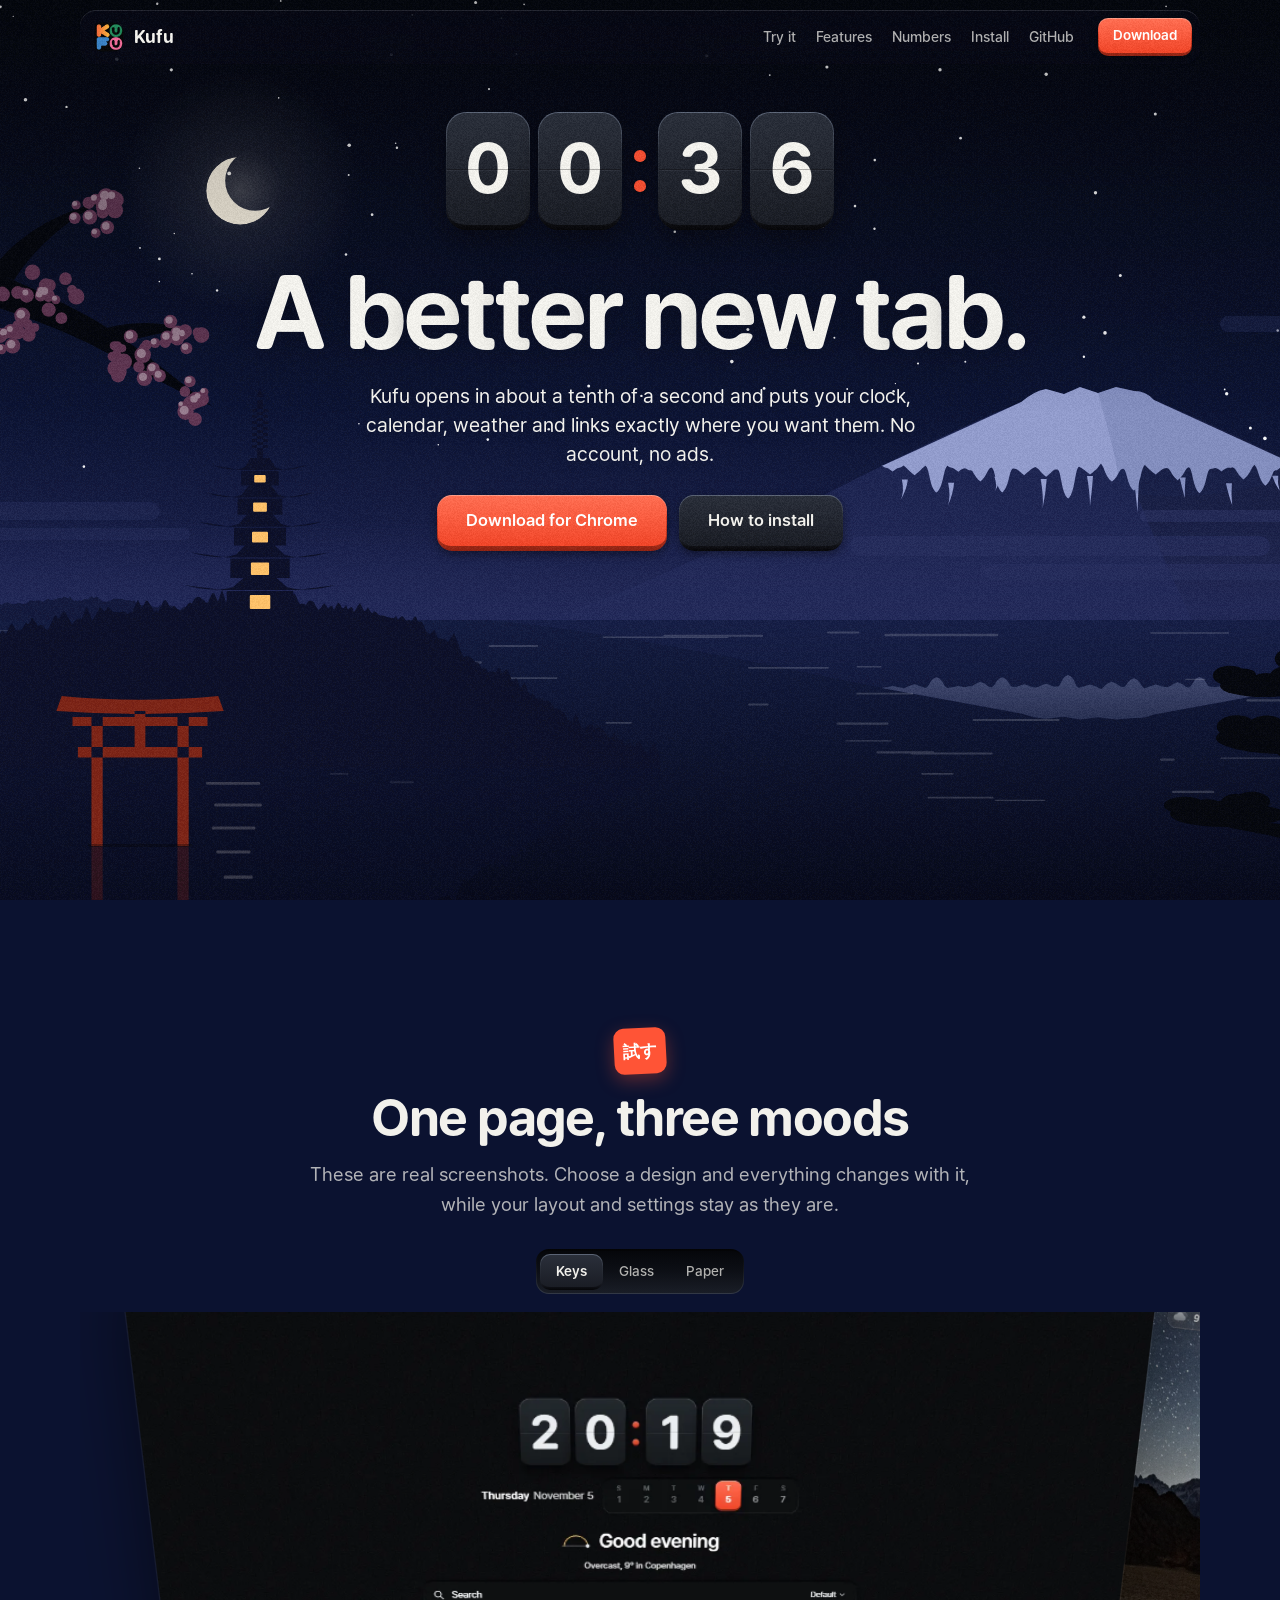
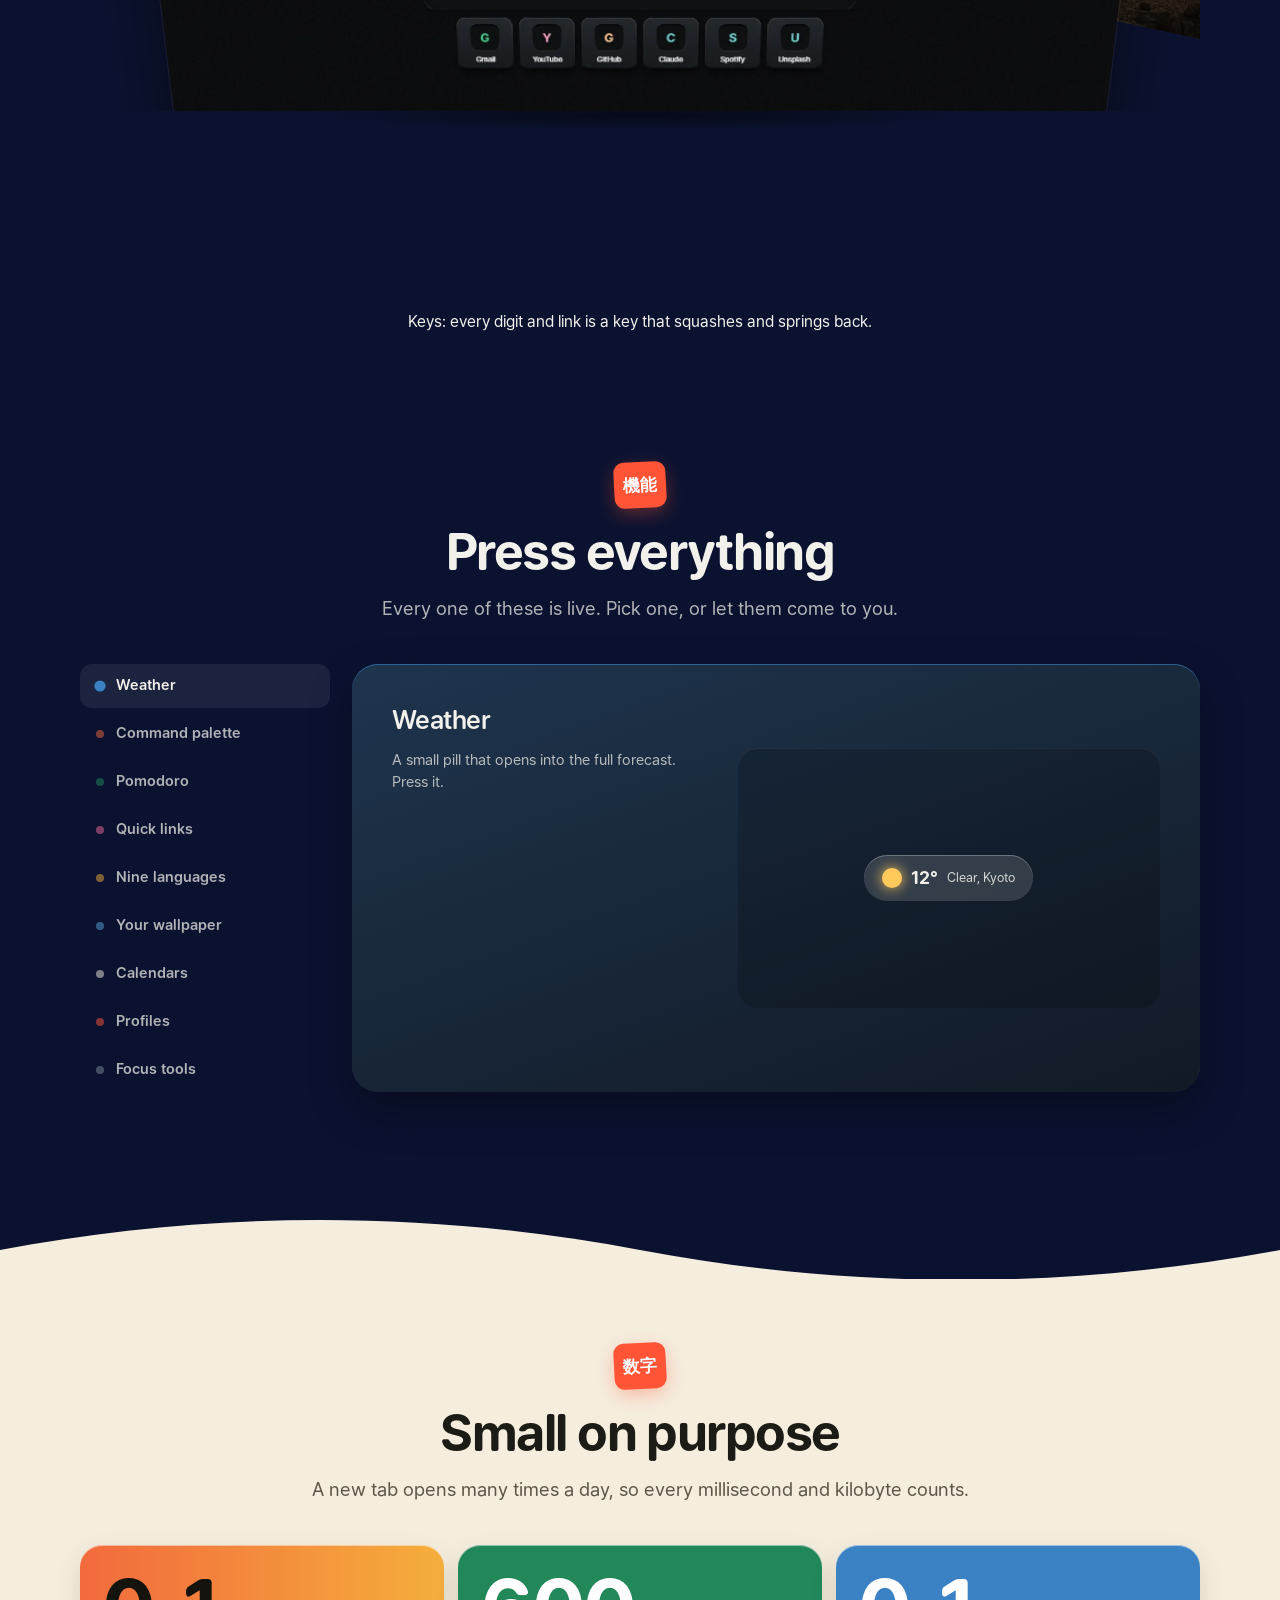
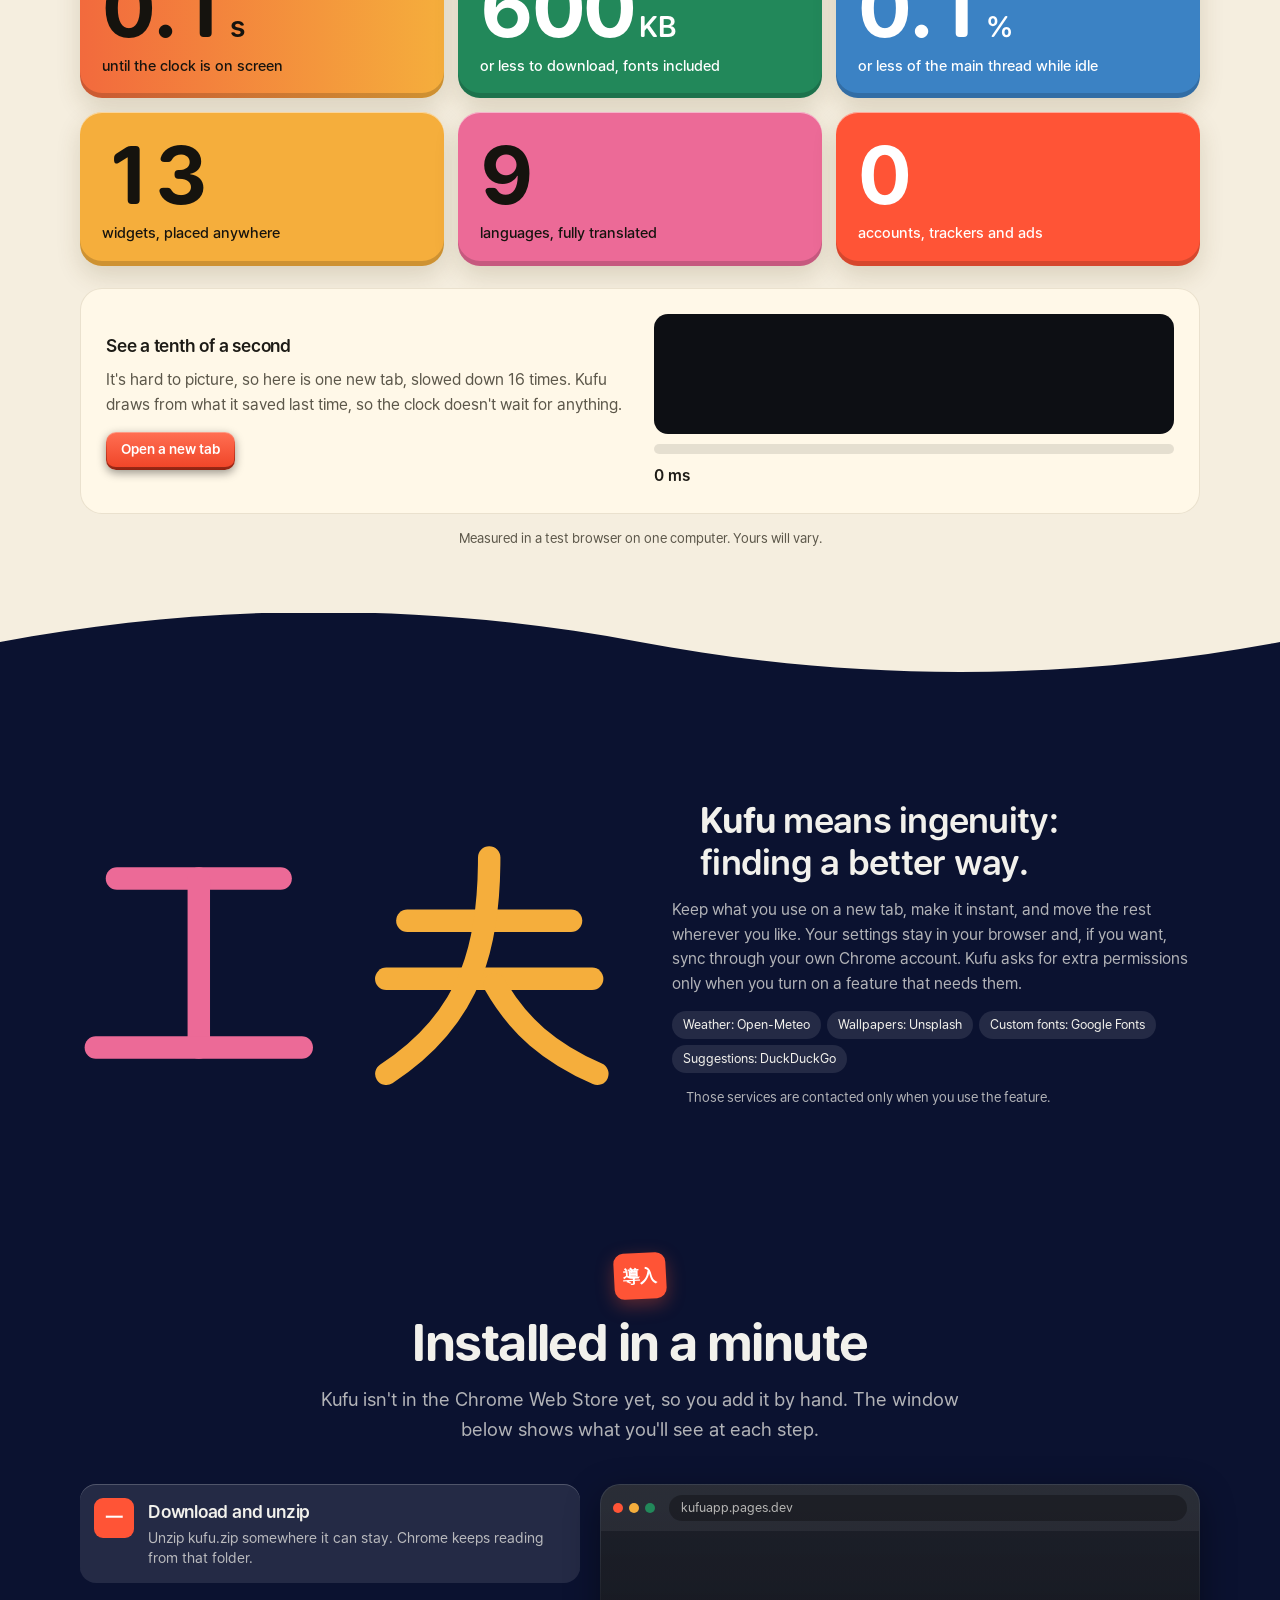
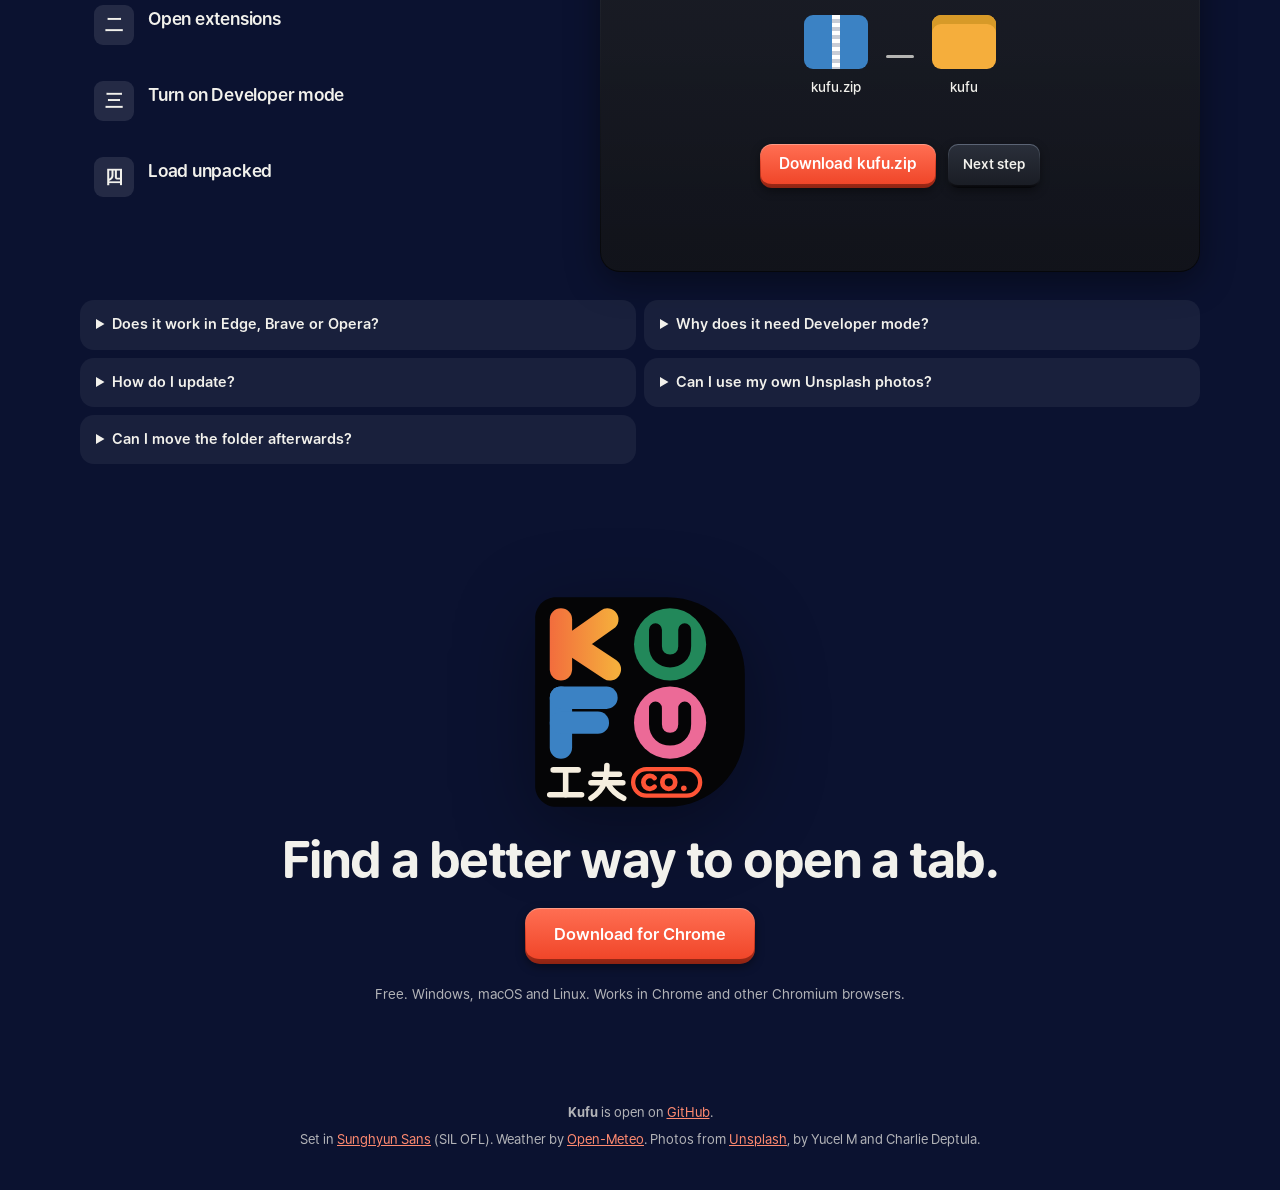
==== commit 18d2711a: "Landing page: the designs in a turning 3D stack, and the features on one compact stage Co-Authored-B" ====
--- a/site/index.html
+++ b/site/index.html
@@ -112,11 +112,13 @@
         <button data-v="glass"><span>Glass</span><i class="seg-time"></i></button>
         <button data-v="paper"><span>Paper</span><i class="seg-time"></i></button>
       </div>
-      <figure class="shot-frame panel rv" id="frame">
-        <img class="shot" src="shots/keys.webp" width="1440" height="900" alt="Kufu in the Keys design: a clock of raised keys, a week calendar, search and quick links on a dark background.">
-        <span class="lens" id="lens" aria-hidden="true"></span>
-        <span class="cursor" id="cursor" aria-hidden="true"><svg viewBox="0 0 24 24"><path d="M5 3l14 8.5-6.2 1.3 3.6 6.6-2.6 1.4-3.6-6.6L5.6 18.8z"/></svg></span>
-      </figure>
+      <div class="stack-wrap rv" id="stackwrap">
+        <div class="stack" id="stack">
+          <img class="shot-card" data-v="keys" src="shots/keys.webp" width="1440" height="900" alt="Kufu in the Keys design: a clock of raised keys, a week calendar, search and quick links on a dark background.">
+          <img class="shot-card" data-v="glass" src="shots/glass.webp" width="1440" height="900" loading="lazy" alt="Kufu in the Glass design: glass clock numbers and panels over a photo of a starry sky.">
+          <img class="shot-card" data-v="paper" src="shots/paper.webp" width="1440" height="900" loading="lazy" alt="Kufu in the Paper design: flat panels with thin outlines on a light background.">
+        </div>
+      </div>
       <p class="hint" id="caption">Keys: every digit and link is a key that squashes and springs back.</p>
     </section>
 
@@ -124,18 +126,21 @@
       <div class="head rv">
         <span class="tag" lang="ja">機能</span>
         <h2>Press everything</h2>
-        <p>Each of these is live. Nine small things a new tab can do, all ready when you want them.</p>
-      </div>
-      <div class="bento" id="bento">
-        <article class="card c-ai rv" data-tilt><h3>Weather</h3><p>A small pill that opens into the full forecast. Press it.</p><div class="demo" id="d-weather"></div></article>
-        <article class="card c-fuji wide rv" data-tilt><h3>Command palette</h3><p>Ctrl K searches links, runs actions and does math. Try <code>12*7</code> or <code>gi</code>.</p><div class="demo" id="d-palette"></div></article>
-        <article class="card c-matsu rv" data-tilt><h3>Pomodoro</h3><p>Focus sessions with breaks and a streak. Running 60 times faster here.</p><div class="demo" id="d-pomo"></div></article>
-        <article class="card c-saku rv" data-tilt><h3>Quick links</h3><p>Links as keys, with folders and groups. Import your bookmarks in one click.</p><div class="demo" id="d-links"></div></article>
-        <article class="card c-yama rv" data-tilt><h3>Nine languages</h3><p>Fully translated, down to the quotes. Press to say hello again.</p><div class="demo" id="d-lang"></div></article>
-        <article class="card c-sora wide rv" data-tilt><h3>Your wallpaper</h3><p>An Unsplash collection, your photos, videos or plain dark. Dim it, add real film grain.</p><div class="demo" id="d-wall"></div></article>
-        <article class="card c-kin rv" data-tilt><h3>Calendars</h3><p>Several ways to see the week and the month. Press one to change it.</p><div class="demo" id="d-cal"></div></article>
-        <article class="card c-shu rv" data-tilt><h3>Profiles</h3><p>Whole setups for work and home, by hand or by the clock.</p><div class="demo" id="d-prof"></div></article>
-        <article class="card c-sumi rv" data-tilt><h3>Focus tools</h3><p>Tasks, notes, countdowns, progress bars and sounds made in your browser.</p><div class="demo" id="d-tasks"></div></article>
+        <p>Every one of these is live. Pick one, or let them come to you.</p>
+      </div>
+      <div class="feat rv" id="feat">
+        <ol class="feat-list" id="featlist"></ol>
+        <div class="feat-stage" id="featstage">
+          <article class="card c-ai"><h3>Weather</h3><p>A small pill that opens into the full forecast. Press it.</p><div class="demo" id="d-weather"></div></article>
+          <article class="card c-fuji"><h3>Command palette</h3><p>Ctrl K searches links, runs actions and does math. Try <code>12*7</code> or <code>gi</code>.</p><div class="demo" id="d-palette"></div></article>
+          <article class="card c-matsu"><h3>Pomodoro</h3><p>Focus sessions with breaks and a streak. Running 60 times faster here.</p><div class="demo" id="d-pomo"></div></article>
+          <article class="card c-saku"><h3>Quick links</h3><p>Links as keys, with folders and groups. Import your bookmarks in one click.</p><div class="demo" id="d-links"></div></article>
+          <article class="card c-yama"><h3>Nine languages</h3><p>Fully translated, down to the quotes. Press to say hello again.</p><div class="demo" id="d-lang"></div></article>
+          <article class="card c-sora"><h3>Your wallpaper</h3><p>An Unsplash collection, your photos, videos or plain dark. Dim it, add real film grain.</p><div class="demo" id="d-wall"></div></article>
+          <article class="card c-kin"><h3>Calendars</h3><p>Several ways to see the week and the month. Press one to change it.</p><div class="demo" id="d-cal"></div></article>
+          <article class="card c-shu"><h3>Profiles</h3><p>Whole setups for work and home, by hand or by the clock.</p><div class="demo" id="d-prof"></div></article>
+          <article class="card c-sumi"><h3>Focus tools</h3><p>Tasks, notes, countdowns, progress bars and sounds made in your browser.</p><div class="demo" id="d-tasks"></div></article>
+          </div>
       </div>
     </section>
 
--- a/site/kufu.css
+++ b/site/kufu.css
@@ -153,20 +153,30 @@
 .seg-time { position: absolute; left: 14px; right: 14px; bottom: 4px; height: 2px; border-radius: 2px; background: var(--accent); transform-origin: left; scale: 0 1; opacity: 0; }
 .seg button.timing .seg-time { opacity: .9; animation: seg-time 4.2s linear forwards; }
 @keyframes seg-time { to { scale: 1 1; } }
-.shot-frame { position: relative; width: 100%; margin: 0; padding: 0; overflow: hidden; aspect-ratio: 16 / 10; border-radius: 20px; isolation: isolate; }
-.shot { position: absolute; inset: 0; width: 100%; height: 100%; object-fit: cover; }
-.shot.incoming { z-index: 1; clip-path: circle(0px at var(--x) var(--y)); }
-.lens { position: absolute; z-index: 2; width: 0; height: 0; translate: -50% -50%; border-radius: 50%; pointer-events: none; box-shadow: inset 0 0 0 2px rgb(255 255 255 / .75), inset 0 0 40px rgb(255 255 255 / .25), 0 0 60px rgb(255 255 255 / .2); }
-.cursor { position: absolute; z-index: 3; left: 0; top: 0; width: 30px; height: 30px; margin: -4px 0 0 -6px; opacity: 0; transition: opacity .3s; pointer-events: none; filter: drop-shadow(0 3px 6px rgb(0 0 0 / .45)); }
-.cursor.on { opacity: 1; }
-.cursor svg { width: 100%; height: 100%; fill: #FFFFFF; stroke: #111; stroke-width: 1.2; stroke-linejoin: round; }
-/* live feature cards, each in its own color */
+.stack-wrap { width: 100%; perspective: 1600px; padding: 20px 0 40px; touch-action: pan-y; overflow: hidden; }
+.stack::after { content: ""; position: absolute; left: 8%; right: 8%; bottom: -34px; height: 40px; border-radius: 50%; background: radial-gradient(closest-side, rgb(0 0 0 / .55), transparent); transform: translateZ(-260px); }
+.stack { position: relative; width: min(100%, 860px); margin: 0 auto; aspect-ratio: 16 / 10; transform-style: preserve-3d; transform-origin: 50% 60%; will-change: transform; }
+.shot-card { position: absolute; inset: 0; width: 100%; height: 100%; object-fit: cover; border-radius: 18px; cursor: pointer; user-select: none; -webkit-user-drag: none; box-shadow: 0 30px 70px rgb(0 0 0 / .5), 0 0 0 1px rgb(255 255 255 / .08); transition: opacity .3s; backface-visibility: hidden; }
+.shot-card.front { cursor: default; }
+/* the features: one stage and a short list */
 .features { max-width: 1168px; margin: 0 auto; }
-.bento { display: grid; grid-template-columns: repeat(3, minmax(0, 1fr)); gap: 16px; margin-top: 40px; }
-.card { --tint: #fff; display: flex; flex-direction: column; gap: 8px; min-width: 0; min-height: 280px; padding: 22px; border-radius: 24px; background: linear-gradient(160deg, color-mix(in srgb, var(--tint) 30%, #12141C), color-mix(in srgb, var(--tint) 10%, #0D0E14)); box-shadow: inset 0 1px 0 color-mix(in srgb, var(--tint) 60%, transparent), 0 14px 34px rgb(0 0 0 / .3); transition: transform .35s var(--bouncy); }
-.card.wide { grid-column: span 2; }
-.card p { color: var(--muted); font-size: 14.5px; line-height: 1.4; }
-.card h3 { font-size: 20px; }
+.feat { display: grid; grid-template-columns: 250px minmax(0, 1fr); gap: 22px; margin-top: 40px; align-items: stretch; }
+.feat-list { display: flex; flex-direction: column; gap: 4px; margin: 0; padding: 0; list-style: none; }
+.feat-item { position: relative; display: flex; align-items: center; width: 100%; height: 44px; padding: 0 16px; overflow: hidden; border: 0; border-radius: 12px; background: none; color: var(--muted); font-size: 15px; font-weight: 600; text-align: start; cursor: pointer; transition: color .2s, background .2s; }
+.feat-item::before { content: ""; width: 8px; height: 8px; margin-inline-end: 12px; border-radius: 50%; background: var(--tint); opacity: .5; transition: opacity .2s, scale .3s var(--bouncy); }
+.feat-item:hover { color: var(--text); }
+.feat-item.on { color: var(--text); background: rgb(255 255 255 / .07); }
+.feat-item.on::before { opacity: 1; scale: 1.4; }
+.feat-time { position: absolute; left: 16px; right: 16px; bottom: 6px; height: 2px; border-radius: 2px; background: var(--tint); transform-origin: left; scale: 0 1; opacity: 0; }
+.feat-item.timing .feat-time { opacity: .8; animation: seg-time 5.2s linear forwards; }
+.feat-stage { --tint: #fff; position: relative; min-height: 360px; border-radius: 26px; background: linear-gradient(160deg, color-mix(in srgb, var(--tint) 30%, #12141C), color-mix(in srgb, var(--tint) 10%, #0D0E14)); box-shadow: inset 0 1px 0 color-mix(in srgb, var(--tint) 60%, transparent), 0 18px 44px rgb(0 0 0 / .32); transition: background .6s, box-shadow .6s, transform .35s var(--bouncy); }
+.feat-stage .card { position: absolute; inset: 0; display: grid; grid-template-columns: minmax(0, .85fr) minmax(0, 1.15fr); grid-template-rows: auto 1fr; column-gap: 34px; row-gap: 10px; align-content: center; padding: 36px 40px; opacity: 0; pointer-events: none; }
+.feat-stage .card > h3 { grid-column: 1; grid-row: 1; align-self: end; }
+.feat-stage .card > p { grid-column: 1; grid-row: 2; }
+.feat-stage .card > .demo { grid-column: 2; grid-row: 1 / 3; align-self: center; margin: 0; padding: 24px; min-height: 260px; border-radius: 20px; background: rgb(0 0 0 / .18); box-shadow: inset 0 1px 0 rgb(255 255 255 / .06); }
+.feat-stage .card.on { opacity: 1; pointer-events: auto; }
+.card p { max-width: 520px; color: var(--muted); font-size: 15px; line-height: 1.45; }
+.card h3 { font-size: 26px; letter-spacing: -.02em; }
 .demo { flex: 1; display: flex; flex-direction: column; align-items: center; justify-content: center; gap: 12px; min-width: 0; margin-top: 8px; }
 .c-ai { --tint: var(--ai); } .c-fuji { --tint: var(--fuji); } .c-matsu { --tint: var(--matsu); } .c-saku { --tint: var(--saku); } .c-yama { --tint: var(--yama); } .c-sora { --tint: var(--sora); } .c-shu { --tint: var(--accent); } .c-kin { --tint: var(--kinari); } .c-sumi { --tint: #7D8796; }
 
@@ -324,14 +334,20 @@
 @media (max-width: 920px) {
   .top nav { display: none; }
   .top .accent-btn { margin-inline-start: auto; }
-  .bento, .stats { grid-template-columns: repeat(2, minmax(0, 1fr)); }
-  .card.wide { grid-column: span 2; }
+  .stats { grid-template-columns: repeat(2, minmax(0, 1fr)); }
+  .feat { grid-template-columns: minmax(0, 1fr); }
+  .feat-list { flex-direction: row; overflow-x: auto; scrollbar-width: none; padding-bottom: 4px; }
+  .feat-item { width: auto; white-space: nowrap; }
+  .feat-stage { min-height: 470px; }
+  .feat-stage .card { grid-template-columns: minmax(0, 1fr); grid-template-rows: auto auto 1fr; align-content: start; padding: 24px; }
+  .feat-stage .card > h3, .feat-stage .card > p { grid-column: 1; }
+  .feat-stage .card > p { grid-row: 2; }
+  .feat-stage .card > .demo { grid-column: 1; grid-row: 3; min-height: 230px; }
+  .stack { width: 82%; }
   .guide, .race, .meaning, .faq { grid-template-columns: minmax(0, 1fr); }
   .kanji { max-width: 420px; margin: 0 auto; }
 }
 @media (max-width: 560px) {
-  .bento { grid-template-columns: minmax(0, 1fr); }
-  .card.wide { grid-column: auto; }
   .stats { grid-template-columns: minmax(0, 1fr); }
   .tools { gap: 10px; }
   .digit.small { display: none; }
